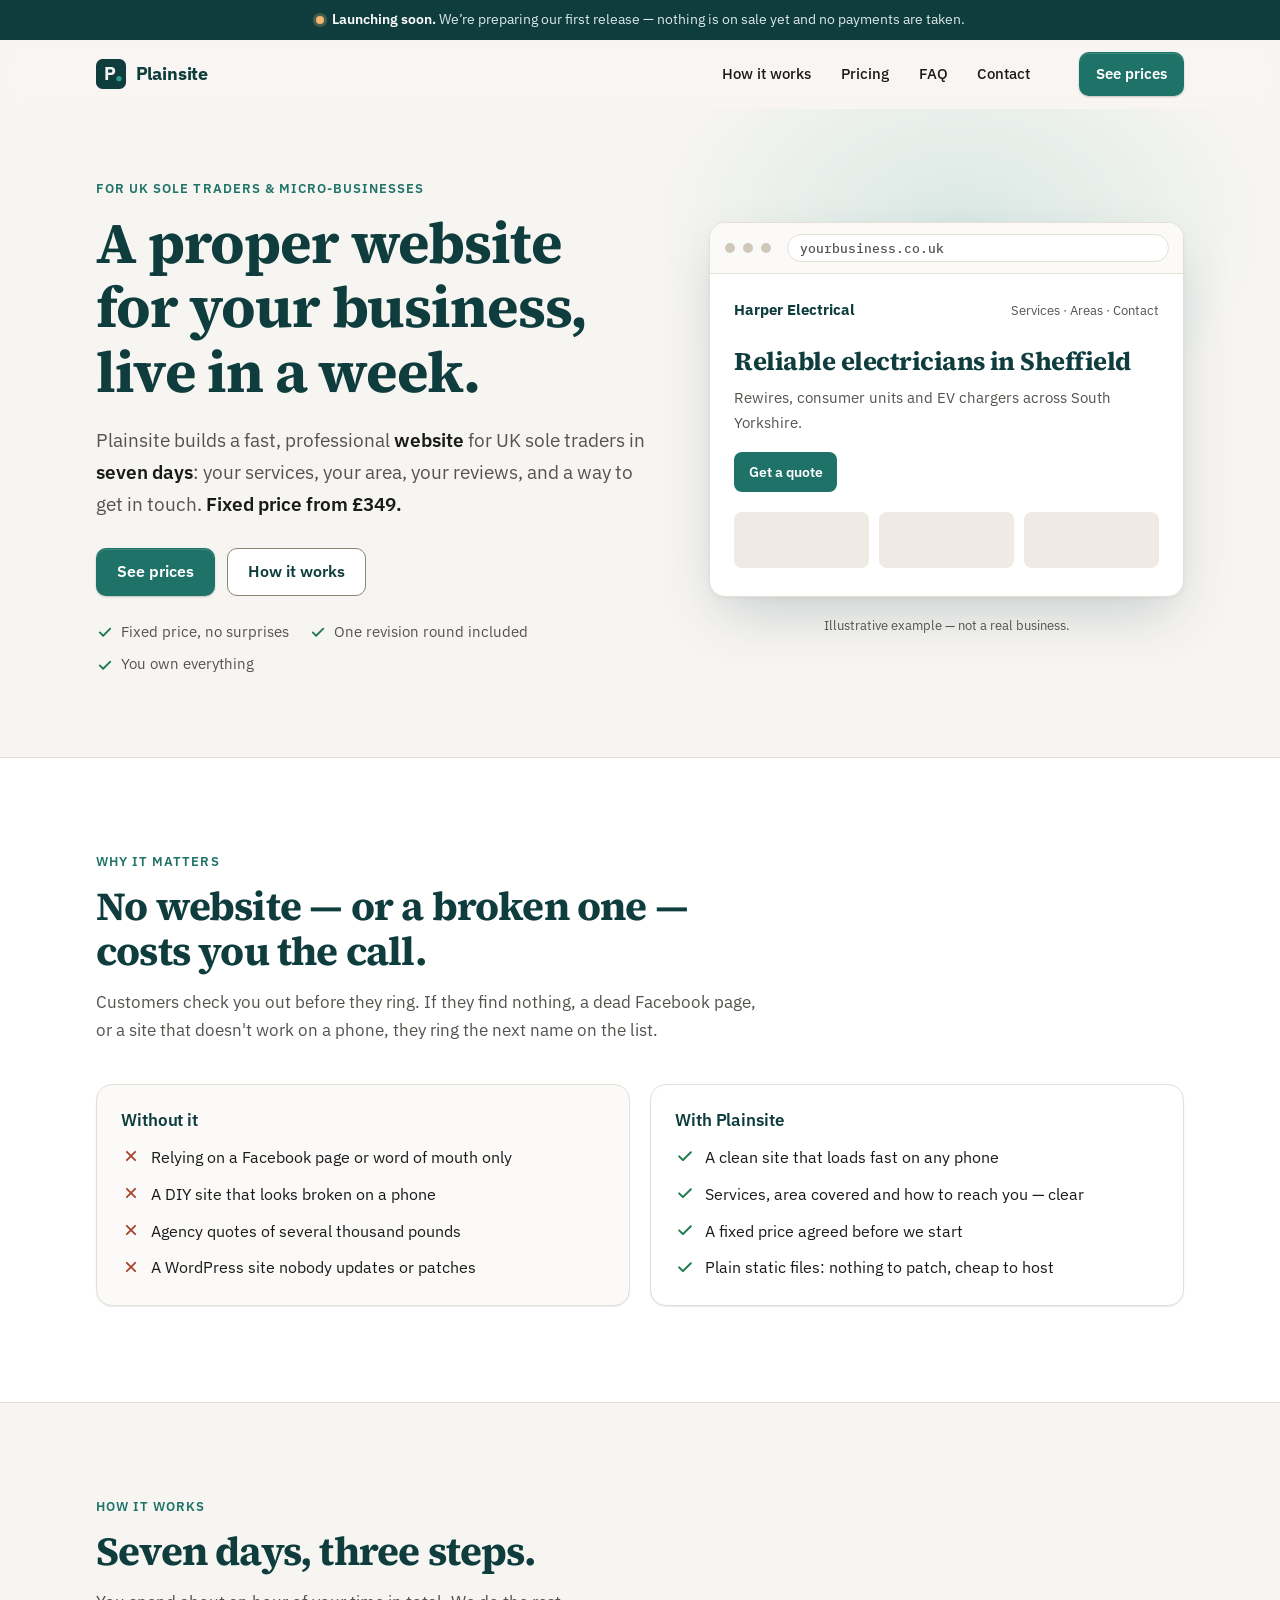
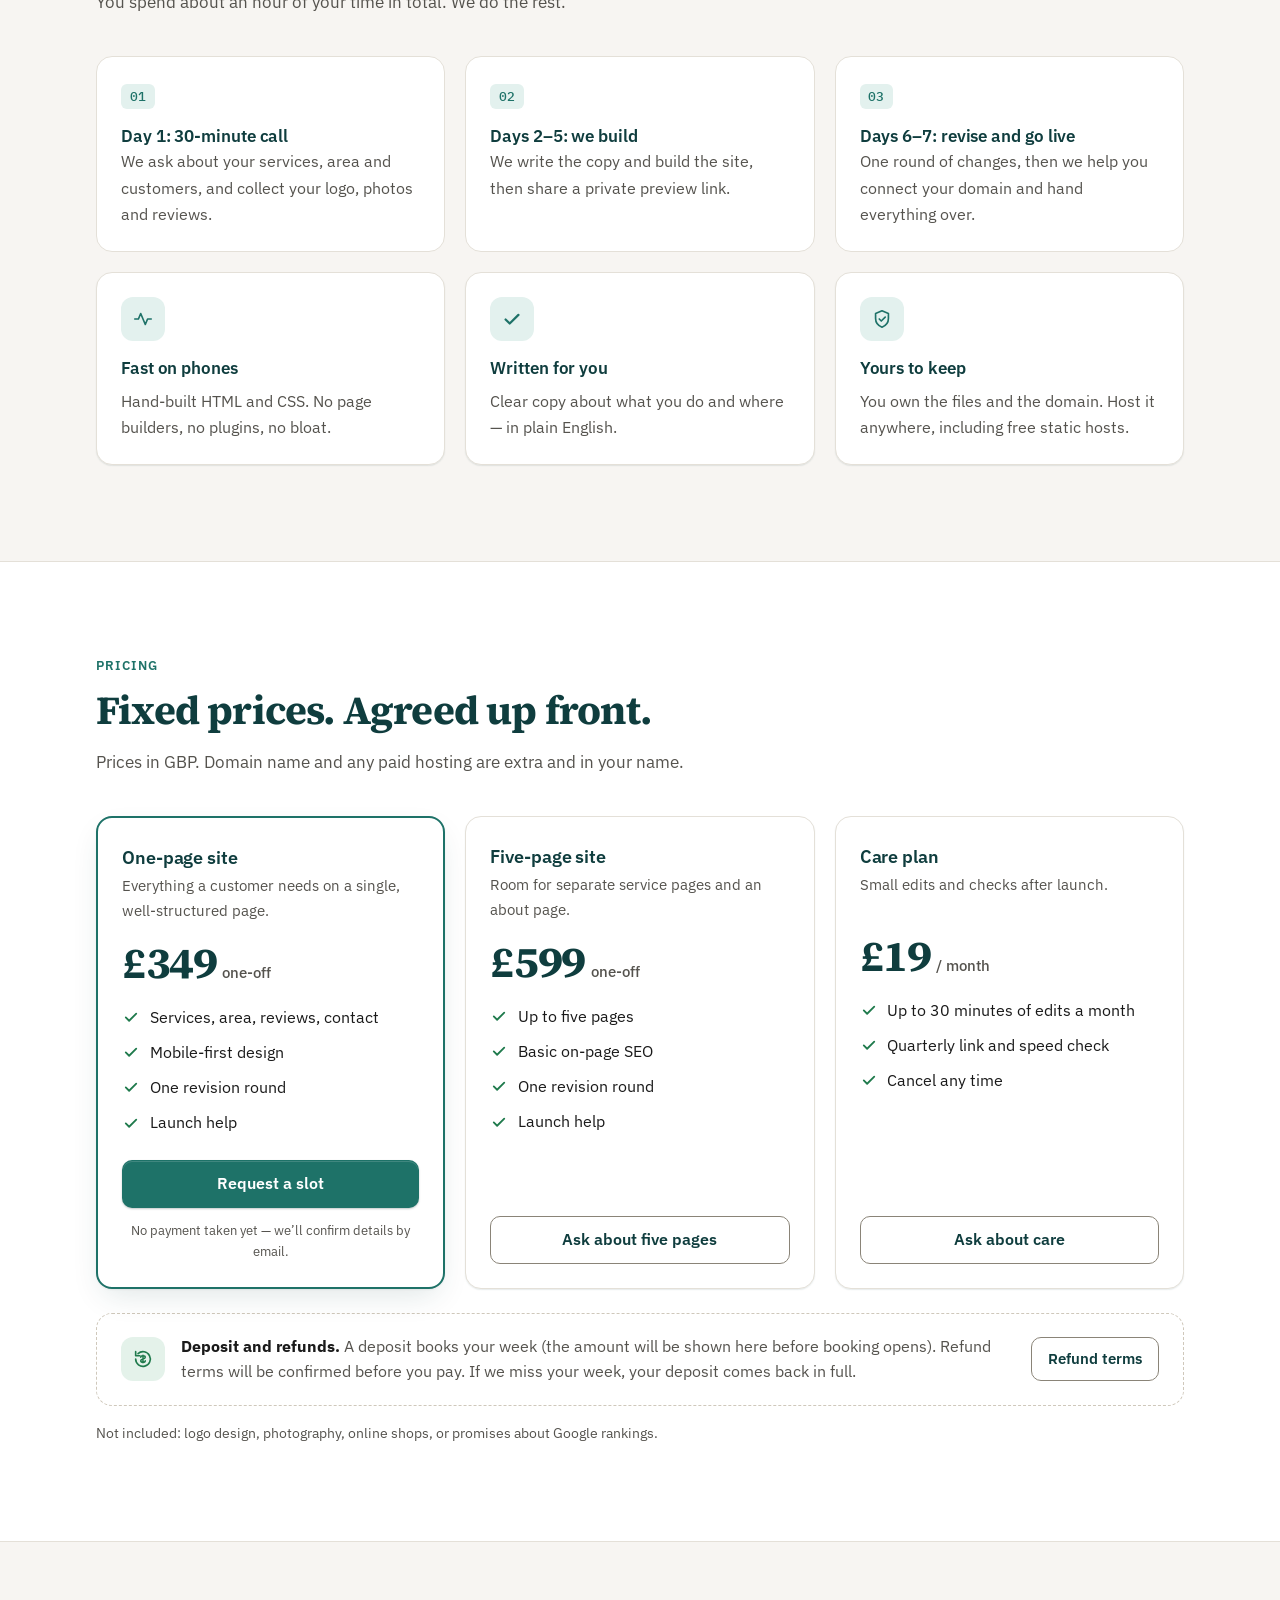
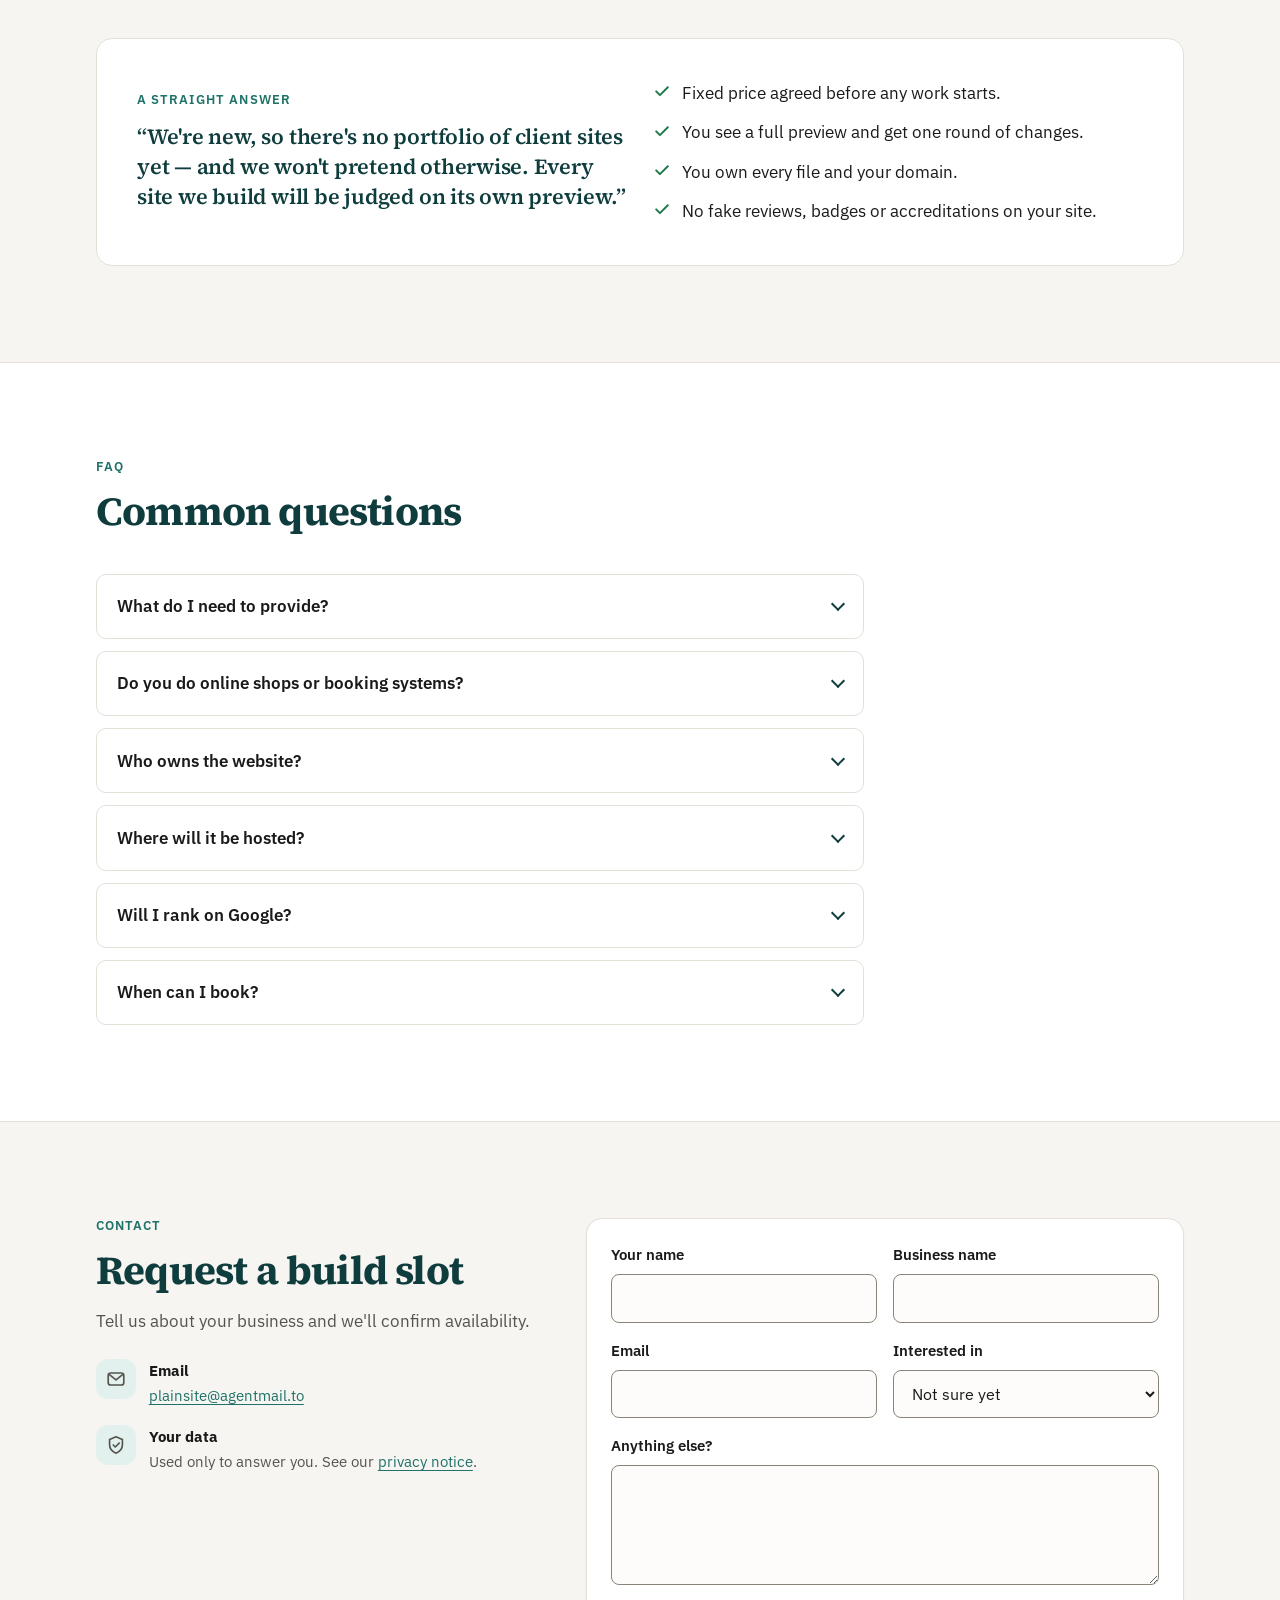
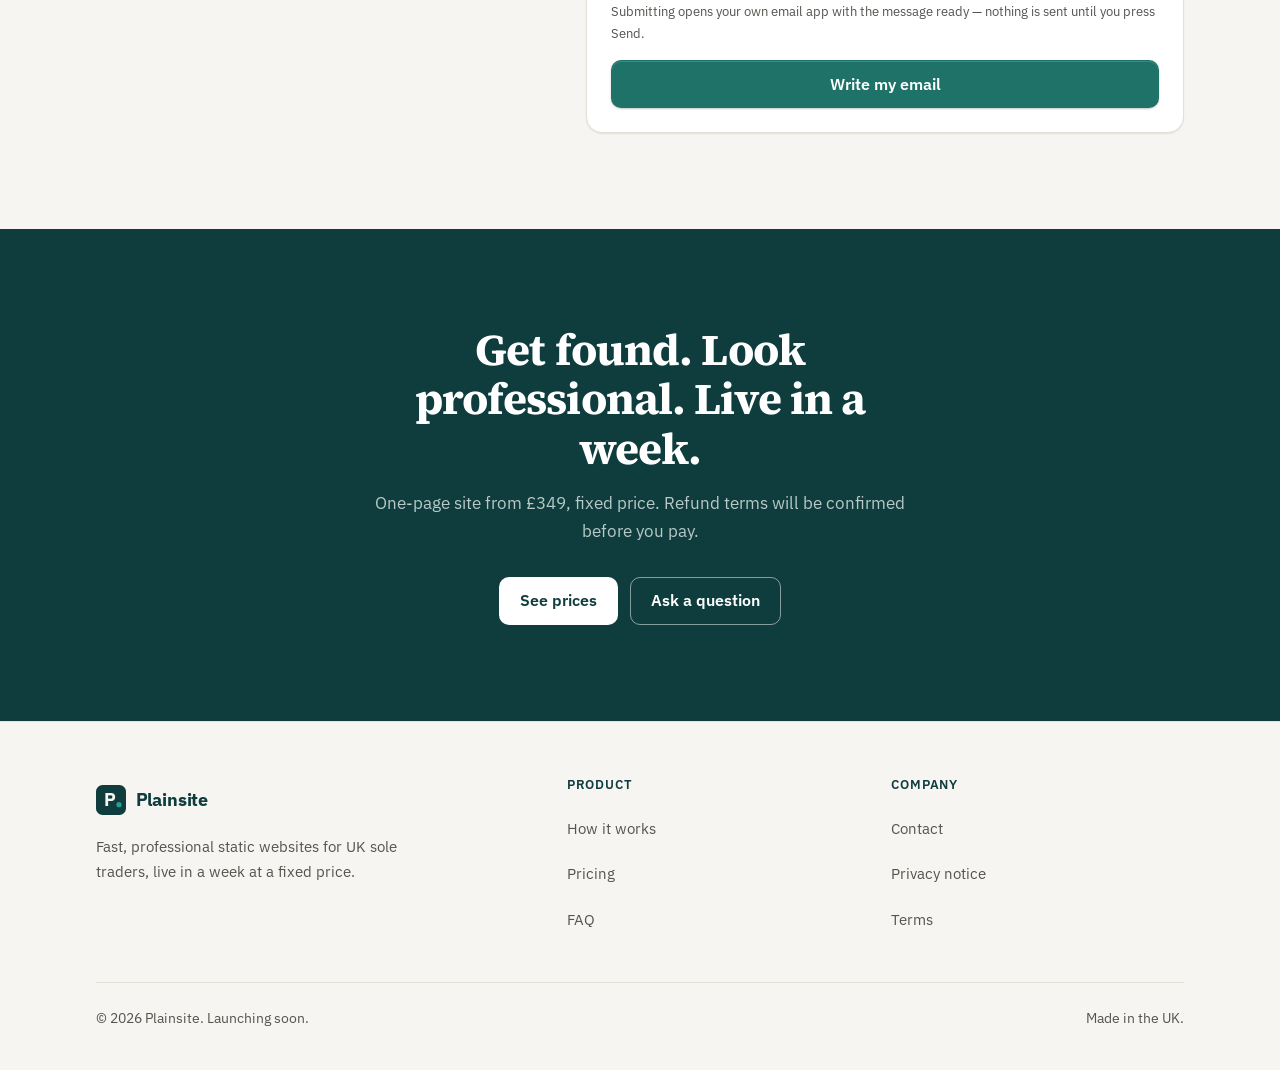
==== index.html @ aeb801c8 "Publish site 2026-10-13 12:16 BST" ====
<!doctype html>
<html lang="en-GB">
<head>
  <meta charset="utf-8">
  <meta name="viewport" content="width=device-width, initial-scale=1">
  <title>Plainsite — websites for UK sole traders, live in a week</title>
  <meta name="description" content="A fast, professional website for UK sole traders in seven days. Fixed price from £349, one revision round, no WordPress to maintain.">
  <meta name="theme-color" content="#0F3D3E">
  <meta property="og:type" content="website">
  <meta property="og:title" content="Plainsite — websites for UK sole traders, live in a week">
  <meta property="og:description" content="A fast, professional website for UK sole traders in seven days. Fixed price from £349, one revision round, no WordPress to maintain.">
  <meta property="og:image" content="https://evanturner557-del.github.io/plainsite/assets/og.png">
  <meta name="twitter:card" content="summary_large_image">
  <link rel="icon" href="assets/favicon.svg" type="image/svg+xml">
  <link rel="preload" href="_shared/fonts/source-serif-4-latin-700-normal.woff2" as="font" type="font/woff2" crossorigin>
  <link rel="preload" href="_shared/fonts/ibm-plex-sans-latin-400-normal.woff2" as="font" type="font/woff2" crossorigin>
  <link rel="stylesheet" href="_shared/kit.css">
  <script src="assets/config.js"></script>
  <script src="assets/analytics.js" defer></script>
  <script src="_shared/kit.js" defer></script>
</head>
<body>
<svg width="0" height="0" style="position:absolute" aria-hidden="true" focusable="false">
  <symbol id="i-check" viewBox="0 0 24 24"><path d="m5 12.5 4.5 4.5L19 7.5" fill="none" stroke="currentColor" stroke-width="2.4" stroke-linecap="round" stroke-linejoin="round"/></symbol>
  <symbol id="i-x" viewBox="0 0 24 24"><path d="M7 7l10 10M17 7 7 17" fill="none" stroke="currentColor" stroke-width="2.2" stroke-linecap="round"/></symbol>
  <symbol id="i-star" viewBox="0 0 24 24"><path d="m12 2.8 2.8 5.9 6.4.8-4.7 4.4 1.2 6.4L12 17.2l-5.7 3.1 1.2-6.4-4.7-4.4 6.4-.8z" fill="currentColor"/></symbol>
  <symbol id="i-chat" viewBox="0 0 24 24"><path d="M4 6.5A2.5 2.5 0 0 1 6.5 4h11A2.5 2.5 0 0 1 20 6.5v7a2.5 2.5 0 0 1-2.5 2.5H11l-4.5 4v-4A2.5 2.5 0 0 1 4 13.5z" fill="none" stroke="currentColor" stroke-width="1.8" stroke-linejoin="round"/></symbol>
  <symbol id="i-shield" viewBox="0 0 24 24"><path d="M12 3 5 6v5.5c0 4.3 3 7.9 7 9.5 4-1.6 7-5.2 7-9.5V6z" fill="none" stroke="currentColor" stroke-width="1.8" stroke-linejoin="round"/><path d="m9 12 2.2 2.2L15.5 10" fill="none" stroke="currentColor" stroke-width="1.8" stroke-linecap="round" stroke-linejoin="round"/></symbol>
  <symbol id="i-pin" viewBox="0 0 24 24"><path d="M12 21s-6.5-5.6-6.5-11a6.5 6.5 0 0 1 13 0c0 5.4-6.5 11-6.5 11z" fill="none" stroke="currentColor" stroke-width="1.8"/><circle cx="12" cy="10" r="2.3" fill="none" stroke="currentColor" stroke-width="1.8"/></symbol>
  <symbol id="i-pulse" viewBox="0 0 24 24"><path d="M3 12h4l2.5-6 5 12 2.5-6h4" fill="none" stroke="currentColor" stroke-width="1.8" stroke-linecap="round" stroke-linejoin="round"/></symbol>
  <symbol id="i-user" viewBox="0 0 24 24"><circle cx="12" cy="8.5" r="3.5" fill="none" stroke="currentColor" stroke-width="1.8"/><path d="M5 20c.8-3.6 3.6-5.5 7-5.5s6.2 1.9 7 5.5" fill="none" stroke="currentColor" stroke-width="1.8" stroke-linecap="round"/></symbol>
  <symbol id="i-cross" viewBox="0 0 24 24"><rect x="4" y="4" width="16" height="16" rx="4" fill="none" stroke="currentColor" stroke-width="1.8"/><path d="M12 8.5v7M8.5 12h7" stroke="currentColor" stroke-width="1.8" stroke-linecap="round"/></symbol>
  <symbol id="i-mail" viewBox="0 0 24 24"><rect x="3.5" y="5.5" width="17" height="13" rx="2.5" fill="none" stroke="currentColor" stroke-width="1.8"/><path d="m4.5 7 7.5 6 7.5-6" fill="none" stroke="currentColor" stroke-width="1.8" stroke-linejoin="round"/></symbol>
  <symbol id="i-clock" viewBox="0 0 24 24"><circle cx="12" cy="12" r="8.5" fill="none" stroke="currentColor" stroke-width="1.8"/><path d="M12 7.5V12l3 2" fill="none" stroke="currentColor" stroke-width="1.8" stroke-linecap="round"/></symbol>
  <symbol id="i-info" viewBox="0 0 24 24"><circle cx="12" cy="12" r="9" fill="none" stroke="currentColor" stroke-width="2"/><path d="M12 11v5.5M12 7.6v.1" stroke="currentColor" stroke-width="2.2" stroke-linecap="round"/></symbol>
  <symbol id="i-refund" viewBox="0 0 24 24"><path d="M4 12a8 8 0 1 0 2.6-5.9M4 4v4.5h4.5" fill="none" stroke="currentColor" stroke-width="1.8" stroke-linecap="round" stroke-linejoin="round"/><path d="M12 8v8M9.5 10.2c0-1 1.1-1.7 2.5-1.7s2.5.7 2.5 1.7c0 2.3-5 1.3-5 3.6 0 1 1.1 1.7 2.5 1.7s2.5-.7 2.5-1.7" fill="none" stroke="currentColor" stroke-width="1.6" stroke-linecap="round"/></symbol>
  <symbol id="i-menu" viewBox="0 0 24 24"><path d="M4 7h16M4 12h16M4 17h16" stroke="currentColor" stroke-width="2" stroke-linecap="round"/></symbol>
</svg>
<a class="skip-link" href="#main">Skip to content</a>
<div class="paused-banner" role="status">Plainsite is paused for now. Nothing is on sale and no payments are taken.</div>
<div class="announce" role="region" aria-label="Site notice"><div class="container"><span class="dot" aria-hidden="true"></span><span><strong>Launching soon.</strong> We’re preparing our first release — nothing is on sale yet and no payments are taken.</span></div></div>
<header class="site-header">
  <div class="container">
    <a class="brand" href="./"><svg viewBox="0 0 64 64" aria-hidden="true"><rect width="64" height="64" rx="14" fill="#0F3D3E"/><text x="30" y="45" text-anchor="middle" font-family="Source Serif 4, Georgia, serif" font-weight="700" font-size="38" fill="#F7F5F2">P</text><circle cx="49" cy="42" r="5.5" fill="#2A9D8F"/></svg>Plainsite</a>
    <nav class="nav" aria-label="Primary"><a href="#how">How it works</a><a href="#pricing">Pricing</a><a href="#faq">FAQ</a><a href="#contact">Contact</a></nav>
    <a class="btn btn--primary btn--sm header-cta" href="#pricing" data-cta="header">See prices</a>
    <button class="nav-toggle" type="button" aria-controls="mobile-nav" aria-expanded="false" aria-label="Open menu"><svg aria-hidden="true"><use href="#i-menu"/></svg></button>
  </div>
  <nav class="mobile-nav" id="mobile-nav" aria-label="Mobile"><a href="#how">How it works</a><a href="#pricing">Pricing</a><a href="#faq">FAQ</a><a href="#contact">Contact</a><a class="btn btn--primary" href="#pricing" data-cta="mobile-nav">See prices</a></nav>
</header>
<main id="main">
  <section class="hero">
    <div class="container hero__grid">
      <div>
        <span class="eyebrow">For UK sole traders &amp; micro-businesses</span>
        <h1>A proper website for your business, live in a week.</h1>
        <p class="lede">Plainsite builds a fast, professional <strong>website</strong> for UK sole traders in <strong>seven days</strong>: your services, your area, your reviews, and a way to get in touch. <strong>Fixed price from £349.</strong></p>
        <div class="btn-row">
          <a class="btn btn--primary" href="#pricing" data-cta="hero">See prices</a>
          <a class="btn btn--ghost" href="#how" data-cta="hero-secondary">How it works</a>
        </div>
        <ul class="assurances"><li><svg aria-hidden="true"><use href="#i-check"/></svg>Fixed price, no surprises</li><li><svg aria-hidden="true"><use href="#i-check"/></svg>One revision round included</li><li><svg aria-hidden="true"><use href="#i-check"/></svg>You own everything</li></ul>
      </div>
      <figure class="mock" style="margin:0" aria-label="Illustrative example of a finished website">
        <div class="browser"><div class="browser__bar"><i></i><i></i><i></i><span class="browser__url">yourbusiness.co.uk</span></div>
          <div class="browser__body"><div class="browser__nav"><b>Harper Electrical</b><span>Services · Areas · Contact</span></div>
            <p class="browser__h">Reliable electricians in Sheffield</p><p class="browser__p">Rewires, consumer units and EV chargers across South Yorkshire.</p><span class="browser__cta">Get a quote</span>
            <div class="browser__tiles"><span></span><span></span><span></span></div></div></div><figcaption class="mock__caption">Illustrative example — not a real business.</figcaption></figure>
    </div>
  </section>
  <section class="section section--tint" id="why">
    <div class="container">
      <div class="section-head"><span class="eyebrow">Why it matters</span><h2>No website — or a broken one — costs you the call.</h2><p>Customers check you out before they ring. If they find nothing, a dead Facebook page, or a site that doesn&#x27;t work on a phone, they ring the next name on the list.</p></div>
      <div class="contrast">
        <div class="card card--before"><h3>Without it</h3><ul><li><svg class="x" aria-hidden="true"><use href="#i-x"/></svg>Relying on a Facebook page or word of mouth only</li><li><svg class="x" aria-hidden="true"><use href="#i-x"/></svg>A DIY site that looks broken on a phone</li><li><svg class="x" aria-hidden="true"><use href="#i-x"/></svg>Agency quotes of several thousand pounds</li><li><svg class="x" aria-hidden="true"><use href="#i-x"/></svg>A WordPress site nobody updates or patches</li></ul></div>
        <div class="card"><h3>With Plainsite</h3><ul><li><svg class="ok" aria-hidden="true"><use href="#i-check"/></svg>A clean site that loads fast on any phone</li><li><svg class="ok" aria-hidden="true"><use href="#i-check"/></svg>Services, area covered and how to reach you — clear</li><li><svg class="ok" aria-hidden="true"><use href="#i-check"/></svg>A fixed price agreed before we start</li><li><svg class="ok" aria-hidden="true"><use href="#i-check"/></svg>Plain static files: nothing to patch, cheap to host</li></ul></div>
      </div>
    </div>
  </section>
  <section class="section" id="how">
    <div class="container">
      <div class="section-head"><span class="eyebrow">How it works</span><h2>Seven days, three steps.</h2><p>You spend about an hour of your time in total. We do the rest.</p></div>
      <div class="steps"><div class="step"><span class="step__n">01</span><h3>Day 1: 30-minute call</h3><p>We ask about your services, area and customers, and collect your logo, photos and reviews.</p></div><div class="step"><span class="step__n">02</span><h3>Days 2–5: we build</h3><p>We write the copy and build the site, then share a private preview link.</p></div><div class="step"><span class="step__n">03</span><h3>Days 6–7: revise and go live</h3><p>One round of changes, then we help you connect your domain and hand everything over.</p></div></div>
      <div class="grid grid--3" style="margin-top:1.25rem"><div class="card"><div class="icon"><svg aria-hidden="true"><use href="#i-pulse"/></svg></div><h3>Fast on phones</h3><p>Hand-built HTML and CSS. No page builders, no plugins, no bloat.</p></div><div class="card"><div class="icon"><svg aria-hidden="true"><use href="#i-check"/></svg></div><h3>Written for you</h3><p>Clear copy about what you do and where — in plain English.</p></div><div class="card"><div class="icon"><svg aria-hidden="true"><use href="#i-shield"/></svg></div><h3>Yours to keep</h3><p>You own the files and the domain. Host it anywhere, including free static hosts.</p></div></div>
    </div>
  </section>
  <section class="section section--tint" id="pricing">
    <div class="container">
      <div class="section-head"><span class="eyebrow">Pricing</span><h2>Fixed prices. Agreed up front.</h2><p>Prices in GBP. Domain name and any paid hosting are extra and in your name.</p></div>
      <div class="pricing"><article class="tier tier--featured"><h3>One-page site</h3><p class="tier__for">Everything a customer needs on a single, well-structured page.</p>
          <p class="price"><b>£349</b><span>one-off</span></p><ul class="checks"><li><svg aria-hidden="true"><use href="#i-check"/></svg>Services, area, reviews, contact</li><li><svg aria-hidden="true"><use href="#i-check"/></svg>Mobile-first design</li><li><svg aria-hidden="true"><use href="#i-check"/></svg>One revision round</li><li><svg aria-hidden="true"><use href="#i-check"/></svg>Launch help</li></ul><div class="cta-wrap"><a class="btn btn--primary btn--block" href="#contact" data-cta="enquire" data-plan="one-page">Request a slot</a><p class="sub">No payment taken yet — we’ll confirm details by email.</p></div></article><article class="tier"><h3>Five-page site</h3><p class="tier__for">Room for separate service pages and an about page.</p>
          <p class="price"><b>£599</b><span>one-off</span></p><ul class="checks"><li><svg aria-hidden="true"><use href="#i-check"/></svg>Up to five pages</li><li><svg aria-hidden="true"><use href="#i-check"/></svg>Basic on-page SEO</li><li><svg aria-hidden="true"><use href="#i-check"/></svg>One revision round</li><li><svg aria-hidden="true"><use href="#i-check"/></svg>Launch help</li></ul><div class="cta-wrap"><a class="btn btn--ghost btn--block" href="#contact" data-cta="enquire" data-plan="five-page">Ask about five pages</a></div></article><article class="tier"><h3>Care plan</h3><p class="tier__for">Small edits and checks after launch.</p>
          <p class="price"><b>£19</b><span>/ month</span></p><ul class="checks"><li><svg aria-hidden="true"><use href="#i-check"/></svg>Up to 30 minutes of edits a month</li><li><svg aria-hidden="true"><use href="#i-check"/></svg>Quarterly link and speed check</li><li><svg aria-hidden="true"><use href="#i-check"/></svg>Cancel any time</li></ul><div class="cta-wrap"><a class="btn btn--ghost btn--block" href="#contact" data-cta="enquire" data-plan="care">Ask about care</a></div></article></div>
      <div class="guarantee"><div class="icon"><svg aria-hidden="true"><use href="#i-refund"/></svg></div><p><strong>Deposit and refunds.</strong> A deposit books your week (the amount will be shown here before booking opens). Refund terms will be confirmed before you pay. If we miss your week, your deposit comes back in full.</p><a class="btn btn--ghost btn--sm" href="terms.html#refunds">Refund terms</a></div>
      <p class="fineprint">Not included: logo design, photography, online shops, or promises about Google rankings.</p>
    </div>
  </section>
  <section class="section" id="honest">
    <div class="container"><div class="note-card"><div><span class="eyebrow">A straight answer</span><blockquote>“We&#x27;re new, so there&#x27;s no portfolio of client sites yet — and we won&#x27;t pretend otherwise. Every site we build will be judged on its own preview.”</blockquote></div><ul class="promise-list"><li><svg aria-hidden="true"><use href="#i-check"/></svg><span>Fixed price agreed before any work starts.</span></li><li><svg aria-hidden="true"><use href="#i-check"/></svg><span>You see a full preview and get one round of changes.</span></li><li><svg aria-hidden="true"><use href="#i-check"/></svg><span>You own every file and your domain.</span></li><li><svg aria-hidden="true"><use href="#i-check"/></svg><span>No fake reviews, badges or accreditations on your site.</span></li></ul></div></div>
  </section>
  <section class="section section--tint" id="faq">
    <div class="container"><div class="section-head"><span class="eyebrow">FAQ</span><h2>Common questions</h2></div><div class="faq"><details><summary>What do I need to provide?</summary><p>Your logo if you have one, a few photos of your work, and any reviews you&#x27;re happy to show. We&#x27;ll write the words with you.</p></details><details><summary>Do you do online shops or booking systems?</summary><p>Not in these packages. We can link to a booking tool you already use.</p></details><details><summary>Who owns the website?</summary><p>You do — the files, the domain and the content. There&#x27;s no lock-in.</p></details><details><summary>Where will it be hosted?</summary><p>Anywhere you like. Static sites can run on free or very cheap hosting, and we&#x27;ll help you set it up in your name.</p></details><details><summary>Will I rank on Google?</summary><p>We build it properly — fast, mobile-friendly, clear titles — but nobody can honestly promise rankings.</p></details><details><summary>When can I book?</summary><p>We’re opening the first build slots soon. Booking details will appear on this page at launch. No payment is taken today.</p></details></div></div>
  </section>
<section class="section" id="contact">
    <div class="container contact-grid">
      <div>
        <span class="eyebrow">Contact</span>
        <h2 style="font-size:clamp(1.75rem,3.6vw,2.5rem)">Request a build slot</h2>
        <p style="color:var(--muted);margin-top:.9rem">Tell us about your business and we&#x27;ll confirm availability.</p>
        <ul class="contact-points"><li><span class="icon" aria-hidden="true"><svg><use href="#i-mail"/></svg></span><span><b>Email</b><a href="mailto:plainsite@agentmail.to">plainsite@agentmail.to</a></span></li>
          <li><span class="icon" aria-hidden="true"><svg><use href="#i-shield"/></svg></span><span><b>Your data</b>Used only to answer you. See our <a href="privacy.html">privacy notice</a>.</span></li></ul>
      </div>
      <form class="form" data-contact data-email="plainsite@agentmail.to" data-subject="Plainsite enquiry" novalidate>
        <div class="row-2">
          <div class="field"><label for="f-name">Your name</label><input id="f-name" name="name" autocomplete="name" required></div>
          <div class="field"><label for="f-business">Business name</label><input id="f-business" name="business" autocomplete="organization" required></div>
        </div>
        <div class="row-2">
          <div class="field"><label for="f-email">Email</label><input id="f-email" name="email" type="email" autocomplete="email" required></div>
          <div class="field"><label for="f-plan">Interested in</label><select id="f-plan" name="plan"><option value="">Not sure yet</option><option value="one-page">One-page site (£349)</option><option value="five-page">Five-page site (£599)</option><option value="care">Care plan (£19)</option></select></div>
        </div>
        <div class="field"><label for="f-message">Anything else?</label><textarea id="f-message" name="message"></textarea></div>
        <p class="hint">Submitting opens your own email app with the message ready — nothing is sent until you press Send.</p>
        <button class="btn btn--primary" type="submit">Write my email</button>
        <p class="form-status" role="status" aria-live="polite"></p>
      </form>
    </div>
  </section>
  <section class="section section--ink">
    <div class="container final-cta"><h2>Get found. Look professional. Live in a week.</h2><p>One-page site from £349, fixed price. Refund terms will be confirmed before you pay.</p>
      <div class="btn-row"><a class="btn btn--light" href="#pricing" data-cta="final">See prices</a><a class="btn btn--outline-light" href="#contact" data-cta="final-contact">Ask a question</a></div></div>
  </section>
</main>
<footer class="site-footer">
  <div class="container">
    <div class="footer-grid">
      <div><a class="brand" href="./"><svg viewBox="0 0 64 64" aria-hidden="true"><rect width="64" height="64" rx="14" fill="#0F3D3E"/><text x="30" y="45" text-anchor="middle" font-family="Source Serif 4, Georgia, serif" font-weight="700" font-size="38" fill="#F7F5F2">P</text><circle cx="49" cy="42" r="5.5" fill="#2A9D8F"/></svg>Plainsite</a><p style="margin-top:.75rem;max-width:22rem">Fast, professional static websites for UK sole traders, live in a week at a fixed price.</p></div>
      <div><h2>Product</h2><ul><li><a href="#how">How it works</a></li><li><a href="#pricing">Pricing</a></li><li><a href="#faq">FAQ</a></li></ul></div>
      <div><h2>Company</h2><ul><li><a href="#contact">Contact</a></li><li><a href="privacy.html">Privacy notice</a></li><li><a href="terms.html">Terms</a></li></ul></div>
    </div>
    <div class="footer-base"><span>© <span data-year>2026</span> Plainsite. Launching soon.</span><span>Made in the UK.</span></div>
  </div>
</footer>
</body>
</html>
---- _shared/kit.css ----
@font-face { font-family: "IBM Plex Sans"; font-style: normal; font-weight: 400; font-display: swap; src: url("fonts/ibm-plex-sans-latin-400-normal.woff2") format("woff2"); }
@font-face { font-family: "IBM Plex Sans"; font-style: normal; font-weight: 500; font-display: swap; src: url("fonts/ibm-plex-sans-latin-500-normal.woff2") format("woff2"); }
@font-face { font-family: "IBM Plex Sans"; font-style: normal; font-weight: 600; font-display: swap; src: url("fonts/ibm-plex-sans-latin-600-normal.woff2") format("woff2"); }
@font-face { font-family: "IBM Plex Sans"; font-style: normal; font-weight: 700; font-display: swap; src: url("fonts/ibm-plex-sans-latin-700-normal.woff2") format("woff2"); }
@font-face { font-family: "Source Serif 4"; font-style: normal; font-weight: 600; font-display: swap; src: url("fonts/source-serif-4-latin-600-normal.woff2") format("woff2"); }
@font-face { font-family: "Source Serif 4"; font-style: normal; font-weight: 700; font-display: swap; src: url("fonts/source-serif-4-latin-700-normal.woff2") format("woff2"); }
@font-face { font-family: "IBM Plex Mono"; font-style: normal; font-weight: 500; font-display: swap; src: url("fonts/ibm-plex-mono-latin-500-normal.woff2") format("woff2"); }

:root {
  --ink: #0F3D3E;
  --ink-deep: #0A2C2D;
  --accent: #2A9D8F;
  --accent-strong: #1E7268;
  --accent-soft: #E3F1EE;
  --bg: #F7F5F2;
  --surface: #FFFFFF;
  --tint: #EFEBE4;
  --text: #1A1A1A;
  --muted: #55534E;
  --line: #E4E0D8;
  --line-strong: #CFC8BB;
  --line-input: #8A8478; --warn: #9A4A07;
  --warn-soft: #FBF1E4;
  --ok: #1F7A4C;
  --ok-soft: #E4F2EA;
  --serif: "Source Serif 4", ui-serif, Georgia, serif;
  --sans: "IBM Plex Sans", ui-sans-serif, system-ui, -apple-system, "Segoe UI", sans-serif;
  --mono: "IBM Plex Mono", ui-monospace, monospace;
  --r: 10px;
  --r-lg: 16px;
  --container: 72rem;
  --shadow-1: 0 1px 2px rgba(15,61,62,.06), 0 1px 1px rgba(15,61,62,.04);
  --shadow-2: 0 1px 2px rgba(26,26,26,.05), 0 12px 32px -8px rgba(15,61,62,.14);
  --shadow-3: 0 2px 4px rgba(26,26,26,.04), 0 24px 60px -12px rgba(15,61,62,.22);
  --ease: cubic-bezier(.22,1,.36,1);
}

*, *::before, *::after { box-sizing: border-box; }
html { -webkit-text-size-adjust: 100%; scroll-behavior: smooth; scroll-padding-top: 5rem; }
@media (prefers-reduced-motion: reduce) { html { scroll-behavior: auto; } *, *::before, *::after { transition: none !important; animation: none !important; } }
body { margin: 0; background: var(--bg); color: var(--text); font: 400 1.0625rem/1.65 var(--sans); -webkit-font-smoothing: antialiased; text-rendering: optimizeLegibility; }
img, svg { display: block; max-width: 100%; }
a { color: var(--accent-strong); text-underline-offset: .18em; text-decoration-thickness: 1px; }
a:hover { color: var(--ink); }
:focus-visible { outline: 3px solid var(--accent); outline-offset: 2px; border-radius: 4px; }
h1, h2, h3 { font-family: var(--serif); color: var(--ink); letter-spacing: -.02em; line-height: 1.12; margin: 0; font-weight: 700; }
h3 { font-family: var(--sans); font-size: 1.0625rem; letter-spacing: -.005em; line-height: 1.35; font-weight: 600; }
p { margin: 0; }
.container { width: 100%; max-width: var(--container); margin: 0 auto; padding: 0 1.25rem; }
@media (min-width: 48rem) { .container { padding: 0 2rem; } }
.sr-only { position: absolute; width: 1px; height: 1px; overflow: hidden; clip: rect(0 0 0 0); white-space: nowrap; }
.skip-link { position: absolute; left: 1rem; top: -4rem; z-index: 100; background: var(--ink); color: #fff; padding: .75rem 1rem; border-radius: var(--r); font-weight: 600; }
.skip-link:focus { top: 1rem; color: #fff; }

.announce { background: var(--ink); color: #DCE8E6; font-size: .875rem; }
.announce .container { display: flex; gap: .5rem; align-items: center; justify-content: center; min-height: 2.5rem; text-align: center; padding-top: .35rem; padding-bottom: .35rem; }
.announce strong { color: #fff; font-weight: 600; }
.announce a { color: #fff; }
.dot { width: .5rem; height: .5rem; border-radius: 50%; background: #F2B872; flex: none; box-shadow: 0 0 0 3px rgba(242,184,114,.25); }

.site-header { position: sticky; top: 0; z-index: 50; background: rgba(247,245,242,.88); backdrop-filter: saturate(1.4) blur(10px); -webkit-backdrop-filter: saturate(1.4) blur(10px); border-bottom: 1px solid transparent; transition: border-color .2s; }
.site-header.is-scrolled { border-bottom-color: var(--line); }
.site-header .container { display: flex; align-items: center; gap: 1.5rem; min-height: 4.25rem; }
.brand { display: inline-flex; align-items: center; gap: .6rem; color: var(--ink); text-decoration: none; font-weight: 700; font-size: 1.125rem; letter-spacing: -.01em; min-height: 44px; }
.brand svg { width: 30px; height: 30px; flex: none; }
.nav { display: none; margin-left: auto; gap: .25rem; align-items: center; }
.nav a { color: var(--text); text-decoration: none; font-size: .9375rem; font-weight: 500; padding: .6rem .8rem; border-radius: 8px; min-height: 44px; display: inline-flex; align-items: center; }
.nav a:hover { background: var(--tint); color: var(--ink); }
.site-header .header-cta { display: none; }
.nav-toggle { margin-left: auto; display: inline-flex; align-items: center; justify-content: center; width: 44px; height: 44px; border: 1px solid var(--line-input); background: var(--surface); border-radius: var(--r); cursor: pointer; color: var(--ink); }
.nav-toggle svg { width: 20px; height: 20px; }
.mobile-nav { display: none; border-top: 1px solid var(--line); background: var(--bg); }
.mobile-nav.is-open { display: block; }
.mobile-nav a { display: flex; align-items: center; min-height: 52px; padding: 0 1.25rem; color: var(--text); text-decoration: none; font-weight: 500; border-bottom: 1px solid var(--line); }
.mobile-nav .btn { margin: 1rem 1.25rem 1.25rem; display: flex; }
@media (min-width: 60rem) {
  .nav { display: flex; }
  .site-header .header-cta { display: inline-flex; margin-left: .75rem; }
  .nav-toggle, .mobile-nav, .mobile-nav.is-open { display: none; }
}

.btn { display: inline-flex; align-items: center; justify-content: center; gap: .5rem; min-height: 48px; padding: .75rem 1.25rem; border-radius: var(--r); font: 600 1rem/1.2 var(--sans); text-decoration: none; border: 1px solid transparent; cursor: pointer; transition: background-color .15s var(--ease), box-shadow .15s var(--ease), transform .15s var(--ease), color .15s; white-space: nowrap; }
.btn--primary { background: var(--accent-strong); color: #fff; box-shadow: 0 1px 0 rgba(255,255,255,.15) inset, 0 1px 2px rgba(10,44,45,.25); }
.btn--primary:hover { background: var(--ink); color: #fff; transform: translateY(-1px); box-shadow: 0 6px 16px -4px rgba(15,61,62,.4); }
.btn--ghost { background: var(--surface); color: var(--ink); border-color: var(--line-input); }
.btn--ghost:hover { border-color: var(--ink); color: var(--ink); }
.btn--sm { min-height: 44px; padding: .55rem 1rem; font-size: .9375rem; }
.btn--block { width: 100%; }
.btn svg { width: 18px; height: 18px; }
.btn-row { display: flex; flex-wrap: wrap; gap: .75rem; }
.tag { display: inline-flex; align-items: center; gap: .4rem; font: 600 .75rem/1 var(--sans); letter-spacing: .06em; text-transform: uppercase; color: var(--accent-strong); background: var(--accent-soft); padding: .45rem .7rem; border-radius: 999px; }
.tag--warn { color: var(--warn); background: var(--warn-soft); }
.eyebrow { font: 600 .8125rem/1.2 var(--sans); letter-spacing: .08em; text-transform: uppercase; color: var(--accent-strong); margin-bottom: .9rem; display: block; }

.hero { padding: 3rem 0 3.5rem; position: relative; overflow: hidden; }
.hero::before { content: ""; position: absolute; inset: -30% -10% auto 40%; height: 620px; background: radial-gradient(closest-side, rgba(42,157,143,.14), transparent 70%); pointer-events: none; }
.hero__grid { display: grid; gap: 2.75rem; align-items: center; position: relative; }
.hero h1 { font-size: clamp(2.25rem, 6.2vw, 3.6rem); max-width: 18ch; }
.hero .lede { font-size: clamp(1.0625rem, 1.6vw, 1.2rem); color: var(--muted); margin-top: 1.25rem; max-width: 36rem; }
.hero .lede strong { color: var(--text); font-weight: 600; }
.hero .btn-row { margin-top: 1.75rem; }
@media (max-width: 39.99rem) { .hero .btn-row .btn { flex: 1 1 100%; } }
.nowrap { white-space: nowrap; }
.assurances { display: flex; flex-wrap: wrap; gap: .5rem 1.25rem; margin: 1.5rem 0 0; padding: 0; list-style: none; font-size: .9375rem; color: var(--muted); }
.assurances li { display: inline-flex; align-items: center; gap: .45rem; }
.assurances svg { width: 18px; height: 18px; color: var(--ok); flex: none; }
@media (min-width: 60rem) { .hero { padding: 4.5rem 0 5rem; } .hero__grid { grid-template-columns: 1.08fr .92fr; gap: 3.5rem; } }

.mock { position: relative; }
.mock__frame { background: var(--surface); border: 1px solid var(--line); border-radius: var(--r-lg); box-shadow: var(--shadow-3); padding: 1.1rem; }
.mock__bar { display: flex; align-items: center; justify-content: space-between; gap: .75rem; padding: .1rem .2rem .9rem; border-bottom: 1px solid var(--line); margin-bottom: 1rem; font-size: .8125rem; color: var(--muted); }
.mock__bar b { color: var(--ink); font-weight: 600; }
.review { border: 1px solid var(--line); border-radius: var(--r); padding: .95rem 1rem; background: #FCFBF9; }
.review__head { display: flex; align-items: center; gap: .65rem; margin-bottom: .45rem; }
.avatar { width: 32px; height: 32px; border-radius: 50%; display: grid; place-items: center; font: 600 .8125rem var(--sans); color: #fff; background: #7A6F5E; flex: none; }
.review__who { font-weight: 600; font-size: .9375rem; line-height: 1.2; }
.review__meta { font-size: .8125rem; color: var(--muted); }
.stars { display: inline-flex; gap: 1px; color: #C9821B; vertical-align: -2px; }
.stars svg { width: 14px; height: 14px; }
.stars .off { color: var(--line-input); }
.review p { font-size: .9375rem; line-height: 1.55; }
.draft { margin-top: .85rem; border: 1px solid #BFDDD7; background: var(--accent-soft); border-radius: var(--r); padding: .95rem 1rem; }
.draft__label { display: flex; align-items: center; justify-content: space-between; font: 600 .75rem/1 var(--sans); letter-spacing: .05em; text-transform: uppercase; color: var(--accent-strong); margin-bottom: .55rem; }
.draft p { font-size: .9375rem; line-height: 1.55; color: #17302F; }
.mock__actions { display: flex; gap: .6rem; margin-top: .9rem; align-items: center; }
.mock__actions .btn { min-height: 44px; font-size: .9375rem; }
.mock__note { margin-left: auto; font-size: .8125rem; color: var(--muted); }
.mock__caption { margin-top: 1.1rem; font-size: .8125rem; color: var(--muted); text-align: center; }
.float-chip { position: absolute; display: none; align-items: center; gap: .5rem; background: var(--surface); border: 1px solid var(--line); border-radius: 999px; padding: .5rem .85rem .5rem .55rem; box-shadow: var(--shadow-2); font-size: .8125rem; font-weight: 600; color: var(--ink); }
.float-chip i { width: 24px; height: 24px; border-radius: 50%; display: grid; place-items: center; background: var(--ok-soft); color: var(--ok); font-style: normal; }
@media (min-width: 60rem) { .float-chip { display: inline-flex; } .float-chip--a { left: -1.75rem; bottom: .9rem; } .float-chip--b { right: -1rem; top: -1rem; } }

.section { padding: 4.5rem 0; }
.section--tint { background: var(--surface); border-top: 1px solid var(--line); border-bottom: 1px solid var(--line); }
.section--ink { background: var(--ink); color: #DCE8E6; }
.section--ink h2, .section--ink h3 { color: #fff; }
.section-head { max-width: 42rem; margin-bottom: 2.5rem; }
.section-head h2 { font-size: clamp(1.75rem, 3.6vw, 2.5rem); }
.section-head p { color: var(--muted); margin-top: .9rem; font-size: 1.0625rem; }
.section--ink .section-head p { color: #B8C9C7; }
.center { text-align: center; margin-left: auto; margin-right: auto; }
@media (min-width: 60rem) { .section { padding: 6rem 0; } }

.grid { display: grid; gap: 1.25rem; }
@media (min-width: 40rem) { .grid--2, .grid--3 { grid-template-columns: repeat(2, 1fr); } }
@media (min-width: 60rem) { .grid--3 { grid-template-columns: repeat(3, 1fr); } }
.card { background: var(--surface); border: 1px solid var(--line); border-radius: var(--r-lg); padding: 1.5rem; box-shadow: var(--shadow-1); }
.card h3 { margin-bottom: .45rem; }
.card p { color: var(--muted); font-size: 1rem; }
.icon { width: 44px; height: 44px; border-radius: 12px; display: grid; place-items: center; background: var(--accent-soft); color: var(--accent-strong); margin-bottom: 1rem; }
.icon svg { width: 22px; height: 22px; }

.contrast { display: grid; gap: 1.25rem; }
@media (min-width: 48rem) { .contrast { grid-template-columns: 1fr 1fr; } }
.contrast .card--before { background: #FBFAF8; }
.contrast ul { list-style: none; margin: .75rem 0 0; padding: 0; display: grid; gap: .65rem; }
.contrast li { display: flex; gap: .6rem; align-items: flex-start; color: var(--text); font-size: 1rem; }
.contrast li svg { width: 20px; height: 20px; flex: none; margin-top: .15rem; }
.x { color: #A8452F; } .ok { color: var(--ok); }

.steps { display: grid; gap: 1.25rem; counter-reset: s; }
@media (min-width: 60rem) { .steps { grid-template-columns: repeat(3, 1fr); } }
.step { position: relative; padding: 1.5rem; border-radius: var(--r-lg); background: var(--surface); border: 1px solid var(--line); }
.step__n { font: 500 .8125rem/1 var(--mono); color: var(--accent-strong); background: var(--accent-soft); padding: .4rem .55rem; border-radius: 6px; display: inline-block; margin-bottom: 1rem; }
.step p { color: var(--muted); font-size: 1rem; }

.pricing { display: grid; gap: 1.25rem; align-items: stretch; }
@media (min-width: 60rem) { .pricing { grid-template-columns: repeat(3, 1fr); } }
.tier { position: relative; display: flex; flex-direction: column; background: var(--surface); border: 1px solid var(--line); border-radius: var(--r-lg); padding: 1.75rem 1.5rem 1.5rem; box-shadow: var(--shadow-1); }
.tier--featured { border: 2px solid var(--accent-strong); box-shadow: var(--shadow-2); }
.tier__badge { position: absolute; top: -.8rem; left: 1.5rem; background: var(--accent-strong); color: #fff; font: 600 .75rem/1 var(--sans); letter-spacing: .05em; text-transform: uppercase; padding: .45rem .7rem; border-radius: 999px; }
.tier h3 { font-size: 1.125rem; }
.tier__for { color: var(--muted); font-size: .9375rem; margin-top: .25rem; min-height: 2.9em; }
.price { display: flex; align-items: baseline; gap: .35rem; margin: 1.1rem 0 1.25rem; font-family: var(--serif); color: var(--ink); }
.price b { font-size: 2.75rem; line-height: 1; letter-spacing: -.03em; font-weight: 700; }
.price span { font: 500 .9375rem var(--sans); color: var(--muted); }
.checks { list-style: none; padding: 0; margin: 0 0 1.5rem; display: grid; gap: .6rem; font-size: .9688rem; }
.checks li { display: flex; gap: .6rem; align-items: flex-start; }
.checks svg { width: 18px; height: 18px; color: var(--ok); flex: none; margin-top: .2rem; }
.tier .cta-wrap { margin-top: auto; }
.test-note { display: flex; gap: .45rem; align-items: flex-start; margin-top: .75rem; font-size: .8125rem; color: var(--warn); line-height: 1.45; }
.test-note svg { width: 16px; height: 16px; flex: none; margin-top: .1rem; }
.tier .sub { margin-top: .75rem; font-size: .8125rem; color: var(--muted); text-align: center; }
.guarantee { margin-top: 1.5rem; display: grid; gap: 1rem; align-items: center; background: var(--surface); border: 1px dashed var(--line-strong); border-radius: var(--r-lg); padding: 1.25rem 1.5rem; }
@media (min-width: 48rem) { .guarantee { grid-template-columns: auto 1fr auto; } }
.guarantee .icon { margin: 0; background: var(--ok-soft); color: var(--ok); }
.guarantee p { color: var(--muted); font-size: .9688rem; }
.guarantee strong { color: var(--text); }
.fineprint { font-size: .875rem; color: var(--muted); margin-top: 1rem; }

.compare { width: 100%; border-collapse: separate; border-spacing: 0; background: var(--surface); border: 1px solid var(--line); border-radius: var(--r-lg); overflow: hidden; font-size: .9688rem; }
.compare th, .compare td { padding: .9rem 1rem; text-align: left; border-bottom: 1px solid var(--line); vertical-align: top; }
.compare thead th { background: #FBFAF8; font-weight: 600; color: var(--ink); font-size: .875rem; }
.compare tbody tr:last-child td, .compare tbody tr:last-child th { border-bottom: 0; }
.compare tbody th { font-weight: 600; color: var(--text); }
.compare .us { background: rgba(227,241,238,.45); }
.table-scroll { overflow-x: auto; -webkit-overflow-scrolling: touch; border-radius: var(--r-lg); }
.table-scroll .compare { min-width: 40rem; }

.checker { display: grid; gap: 1.5rem; }
@media (min-width: 60rem) { .checker { grid-template-columns: 1.2fr .8fr; align-items: start; } }
.checker fieldset { border: 0; margin: 0; padding: 0; display: grid; gap: .6rem; }
.checker legend { font-weight: 600; margin-bottom: .75rem; color: var(--ink); }
.check-row { display: flex; gap: .8rem; align-items: flex-start; padding: .85rem 1rem; border: 1px solid var(--line); border-radius: var(--r); background: var(--surface); cursor: pointer; min-height: 52px; }
.check-row:hover { border-color: var(--line-strong); }
.check-row input { width: 20px; height: 20px; margin: .15rem 0 0; accent-color: var(--accent-strong); flex: none; }
.check-row span { font-size: .9688rem; }
.score { position: sticky; top: 6rem; text-align: center; }
.score .score__num { font: 700 3.5rem/1 var(--serif); color: var(--ink); letter-spacing: -.03em; }
.score__bar { height: 8px; background: var(--tint); border-radius: 999px; overflow: hidden; margin: 1rem 0; }
.score__bar i { display: block; height: 100%; width: 0; background: var(--accent-strong); border-radius: 999px; transition: width .3s var(--ease); }
.score p { color: var(--muted); font-size: .9375rem; }

.faq { display: grid; gap: .75rem; max-width: 48rem; }
.faq details { background: var(--surface); border: 1px solid var(--line); border-radius: var(--r); }
.faq summary { list-style: none; cursor: pointer; padding: 1.1rem 1.25rem; font-weight: 600; display: flex; justify-content: space-between; align-items: center; gap: 1rem; min-height: 56px; }
.faq summary::-webkit-details-marker { display: none; }
.faq summary::after { content: ""; width: 10px; height: 10px; border-right: 2px solid var(--ink); border-bottom: 2px solid var(--ink); transform: rotate(45deg); transition: transform .2s var(--ease); flex: none; margin-top: -4px; }
.faq details[open] summary::after { transform: rotate(-135deg); margin-top: 4px; }
.faq details p { padding: 0 1.25rem 1.2rem; color: var(--muted); }

.note-card { display: grid; gap: 1.5rem; align-items: center; background: var(--surface); border: 1px solid var(--line); border-radius: var(--r-lg); padding: 2rem; }
@media (min-width: 60rem) { .note-card { grid-template-columns: 1fr 1fr; padding: 2.5rem; } }
.note-card blockquote { margin: 0; font: 600 1.35rem/1.4 var(--serif); color: var(--ink); letter-spacing: -.01em; }
.promise-list { list-style: none; margin: 0; padding: 0; display: grid; gap: .7rem; }
.promise-list li { display: flex; gap: .6rem; align-items: flex-start; }
.promise-list svg { width: 20px; height: 20px; color: var(--ok); flex: none; margin-top: .15rem; }

.contact-grid { display: grid; gap: 2rem; }
@media (min-width: 60rem) { .contact-grid { grid-template-columns: .85fr 1.15fr; gap: 3rem; } }
.form { display: grid; gap: 1rem; background: var(--surface); border: 1px solid var(--line); border-radius: var(--r-lg); padding: 1.5rem; box-shadow: var(--shadow-1); }
@media (min-width: 40rem) { .form .row-2 { display: grid; grid-template-columns: 1fr 1fr; gap: 1rem; } }
.field { display: grid; gap: .4rem; }
.field label { font-weight: 600; font-size: .9375rem; }
.field input, .field select, .field textarea { width: 100%; font: 400 1rem/1.4 var(--sans); color: var(--text); background: #FDFCFB; border: 1px solid var(--line-input); border-radius: 8px; padding: .75rem .85rem; min-height: 48px; }
.field textarea { min-height: 7.5rem; resize: vertical; }
.field input:focus, .field select:focus, .field textarea:focus { outline: none; border-color: var(--accent-strong); box-shadow: 0 0 0 3px rgba(42,157,143,.22); }
.field input:focus-visible, .field select:focus-visible, .field textarea:focus-visible { outline: 3px solid var(--accent); outline-offset: 2px; }
.hint { font-size: .8125rem; color: var(--muted); }
.form-status { display: none; padding: .9rem 1rem; border-radius: 8px; background: var(--ok-soft); color: #174F33; font-size: .9375rem; }
.form-status.is-visible { display: block; }
.contact-points { list-style: none; padding: 0; margin: 1.5rem 0 0; display: grid; gap: 1rem; }
.contact-points li { display: flex; gap: .8rem; align-items: flex-start; }
.contact-points .icon { margin: 0; width: 40px; height: 40px; }
.contact-points b { display: block; color: var(--text); }
.contact-points span { color: var(--muted); font-size: .9375rem; }

.final-cta { text-align: center; }
.final-cta h2 { font-size: clamp(1.9rem, 4vw, 2.75rem); color: #fff; max-width: 22ch; margin: 0 auto; }
.final-cta p { color: #B8C9C7; margin: 1rem auto 0; max-width: 34rem; }
.final-cta .btn-row { justify-content: center; margin-top: 2rem; }
.btn--light { background: #fff; color: var(--ink); }
.btn--light:hover { background: var(--accent-soft); color: var(--ink); }
.btn--outline-light { border-color: rgba(255,255,255,.5); color: #fff; background: transparent; }
.btn--outline-light:hover { border-color: #fff; color: #fff; }

.site-footer { padding: 3.5rem 0 2.5rem; border-top: 1px solid var(--line); font-size: .9375rem; color: var(--muted); }
.footer-grid { display: grid; gap: 2rem; }
@media (min-width: 48rem) { .footer-grid { grid-template-columns: 1.5fr 1fr 1fr; } }
.site-footer h2 { font: 600 .8125rem/1 var(--sans); letter-spacing: .06em; text-transform: uppercase; color: var(--ink); margin-bottom: 1rem; }
.site-footer ul { list-style: none; padding: 0; margin: 0; display: grid; gap: .1rem; }
.site-footer ul a { color: var(--muted); text-decoration: none; display: inline-flex; min-height: 44px; align-items: center; }
.site-footer ul a:hover { color: var(--ink); text-decoration: underline; }
.footer-base { margin-top: 2.5rem; padding-top: 1.5rem; border-top: 1px solid var(--line); display: flex; flex-wrap: wrap; gap: .5rem 1.5rem; justify-content: space-between; font-size: .875rem; }

.legal { padding: 3rem 0 5rem; }
.legal .container { max-width: 46rem; }
.legal h1 { font-size: clamp(2rem, 5vw, 2.75rem); }
.legal .updated { color: var(--muted); margin: .75rem 0 2rem; font-size: .9375rem; }
.legal h2 { font-size: 1.375rem; margin: 2.25rem 0 .75rem; }
.legal p, .legal li { color: #2D2C29; }
.legal p + p { margin-top: .9rem; }
.legal ul { padding-left: 1.2rem; display: grid; gap: .4rem; }
.callout { background: var(--warn-soft); border: 1px solid #EBD3B3; border-radius: var(--r); padding: 1rem 1.25rem; color: #5B3A12; font-size: .9375rem; }

.paused-banner { display: none; background: var(--warn); color: #fff; text-align: center; padding: .75rem 1rem; font-weight: 600; }
html[data-paused="true"] .paused-banner { display: block; }
html[data-paused="true"] [data-cta="checkout"] { pointer-events: none; opacity: .5; }

.reveal { opacity: 1; transform: none; }
.js .reveal { opacity: 0; transform: translateY(12px); transition: opacity .5s var(--ease), transform .5s var(--ease); }
.js .reveal.is-in { opacity: 1; transform: none; }

.browser { background: var(--surface); border: 1px solid var(--line); border-radius: var(--r-lg); box-shadow: var(--shadow-3); overflow: hidden; }
.browser__bar { display: flex; align-items: center; gap: .5rem; padding: .7rem .9rem; background: #FBFAF8; border-bottom: 1px solid var(--line); }
.browser__bar i { width: 10px; height: 10px; border-radius: 50%; background: var(--line-strong); }
.browser__url { margin-left: .5rem; flex: 1; background: var(--surface); border: 1px solid var(--line); border-radius: 999px; padding: .3rem .8rem; font: 500 .8125rem var(--mono); color: var(--muted); }
.browser__body { padding: 1.5rem 1.5rem 1.75rem; }
.browser__nav { display: flex; justify-content: space-between; align-items: center; font-size: .8125rem; color: var(--muted); margin-bottom: 1.5rem; }
.browser__nav b { color: var(--ink); font-size: .9375rem; }
.browser__h { font: 700 1.6rem/1.15 var(--serif); color: var(--ink); letter-spacing: -.02em; }
.browser__p { color: var(--muted); font-size: .9375rem; margin-top: .6rem; }
.browser__cta { display: inline-flex; margin-top: 1rem; background: var(--accent-strong); color: #fff; border-radius: 8px; padding: .55rem .9rem; font-weight: 600; font-size: .875rem; }
.browser__tiles { display: grid; grid-template-columns: repeat(3, 1fr); gap: .6rem; margin-top: 1.25rem; }
.browser__tiles span { height: 56px; border-radius: 8px; background: var(--tint); }
.sheet { background: var(--surface); border: 1px solid var(--line); border-radius: var(--r-lg); box-shadow: var(--shadow-3); overflow: hidden; font-size: .875rem; }
.sheet__head { display: flex; justify-content: space-between; align-items: center; padding: .8rem 1rem; border-bottom: 1px solid var(--line); background: #FBFAF8; }
.sheet__head b { color: var(--ink); }
.sheet__tabs { display: flex; gap: .25rem; padding: .5rem .75rem 0; border-bottom: 1px solid var(--line); background: #FBFAF8; }
.sheet__tabs span { padding: .45rem .7rem; border-radius: 6px 6px 0 0; font-size: .8125rem; color: var(--muted); }
.sheet__tabs span.on { background: var(--surface); color: var(--ink); font-weight: 600; border: 1px solid var(--line); border-bottom-color: var(--surface); margin-bottom: -1px; }
.sheet table { width: 100%; border-collapse: collapse; }
.sheet th, .sheet td { text-align: left; padding: .7rem 1rem; border-bottom: 1px solid var(--line); }
.sheet th { font: 600 .75rem var(--sans); text-transform: uppercase; letter-spacing: .05em; color: var(--muted); background: #FDFCFB; }
.sheet td:first-child { font-weight: 600; color: var(--ink); }
.flag { display: inline-block; padding: .2rem .5rem; border-radius: 999px; background: var(--warn-soft); color: var(--warn); font-size: .75rem; font-weight: 600; }
.flag--ok { background: var(--ok-soft); color: var(--ok); }
.calc { background: var(--surface); border: 1px solid var(--line); border-radius: var(--r-lg); box-shadow: var(--shadow-3); padding: 1.5rem; display: grid; gap: 1rem; }
.calc .field input { font-size: 1.0625rem; }
.calc__out { background: var(--accent-soft); border-radius: var(--r); padding: 1.1rem 1.2rem; }
.calc__out small { display: block; font: 600 .75rem var(--sans); letter-spacing: .06em; text-transform: uppercase; color: var(--accent-strong); }
.calc__out strong { display: block; font: 700 2.25rem/1.1 var(--serif); color: var(--ink); letter-spacing: -.02em; margin-top: .3rem; }
.calc__out p { font-size: .9375rem; color: #17302F; margin-top: .35rem; }
.soon { display: inline-flex; align-items: center; gap: .4rem; font-size: .8125rem; color: var(--muted); margin-top: .75rem; }

.launch-state { display: flex; align-items: center; justify-content: center; gap: .5rem; margin: 0; padding: .8rem 1rem; border: 1px dashed #BFDDD7; border-radius: 999px; background: var(--accent-soft); color: var(--accent-strong); font: 600 .9375rem/1.2 var(--sans); text-align: center; }
.launch-state svg { width: 18px; height: 18px; flex: none; }
.launch-card { max-width: 56rem; margin: 0 auto; text-align: center; background: var(--surface); border: 1px solid var(--line); border-radius: var(--r-lg); padding: clamp(1.75rem, 4vw, 3rem); box-shadow: var(--shadow-2); }
.launch-card h2 { font-size: clamp(1.75rem, 3.6vw, 2.5rem); }
.launch-card > p { color: var(--muted); margin: .9rem auto 0; max-width: 36rem; font-size: 1.0625rem; }
.launch-facts { list-style: none; padding: 0; margin: 1.75rem 0 0; display: grid; gap: .75rem; text-align: left; }
@media (min-width: 720px) { .launch-facts { grid-template-columns: repeat(3, 1fr); } }
.launch-facts li { display: flex; gap: .7rem; align-items: flex-start; font-size: .9375rem; color: var(--text); background: var(--bg); border-radius: 12px; padding: .85rem .9rem; }
.launch-facts .icon { width: 34px; height: 34px; border-radius: 10px; margin: 0; flex: none; }
.launch-facts .icon svg { width: 18px; height: 18px; }
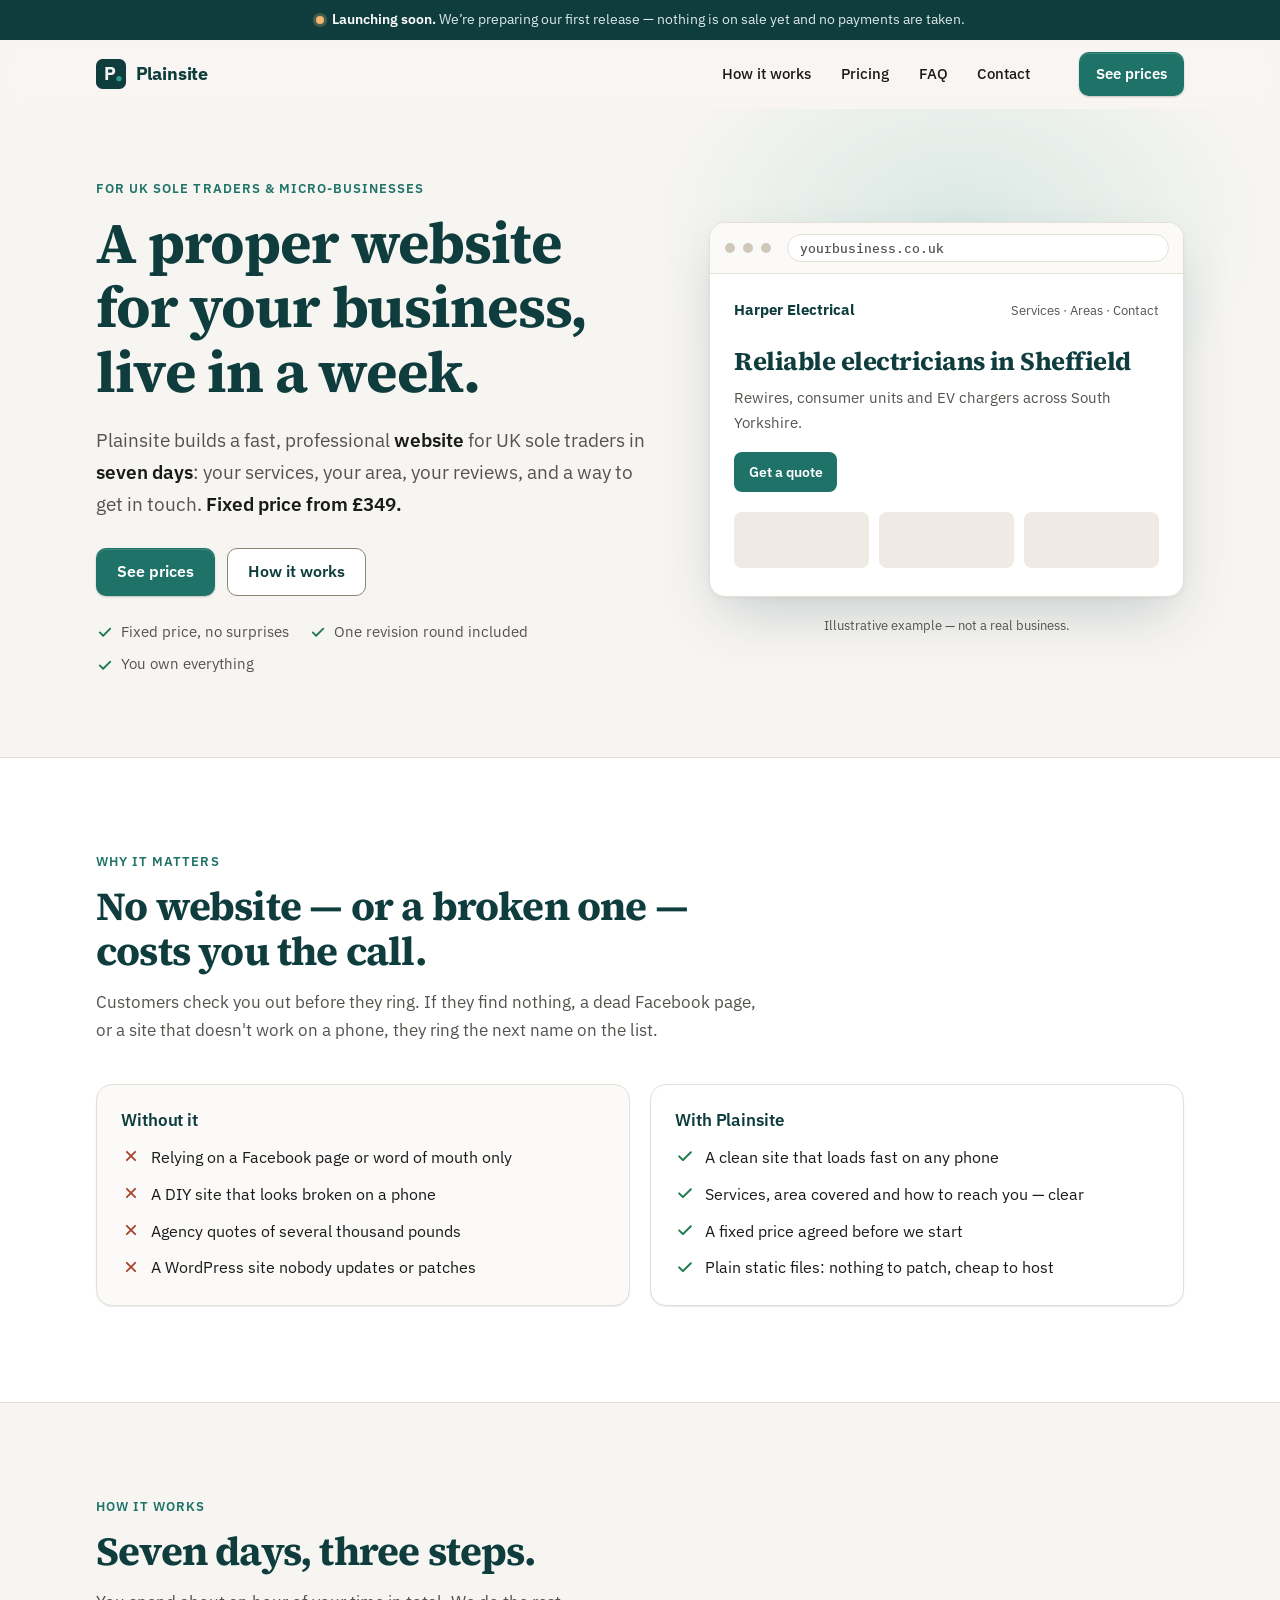
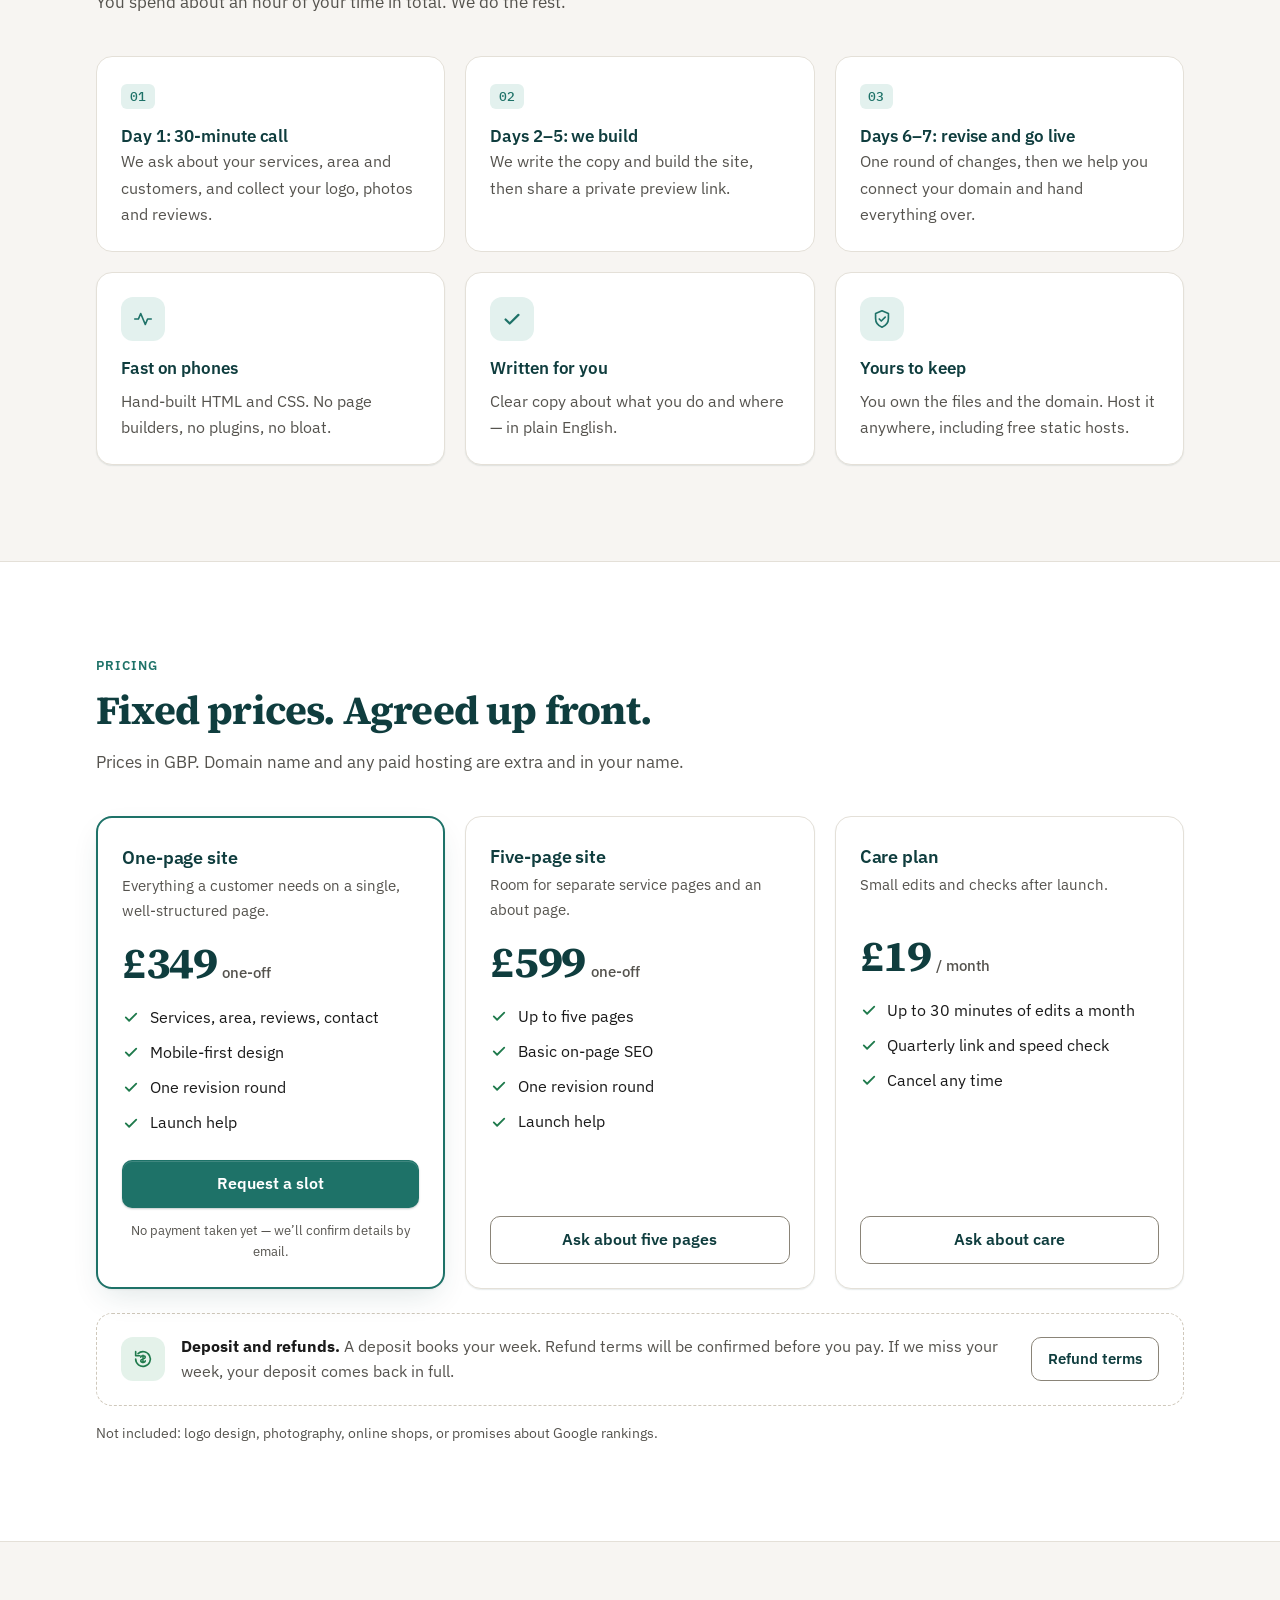
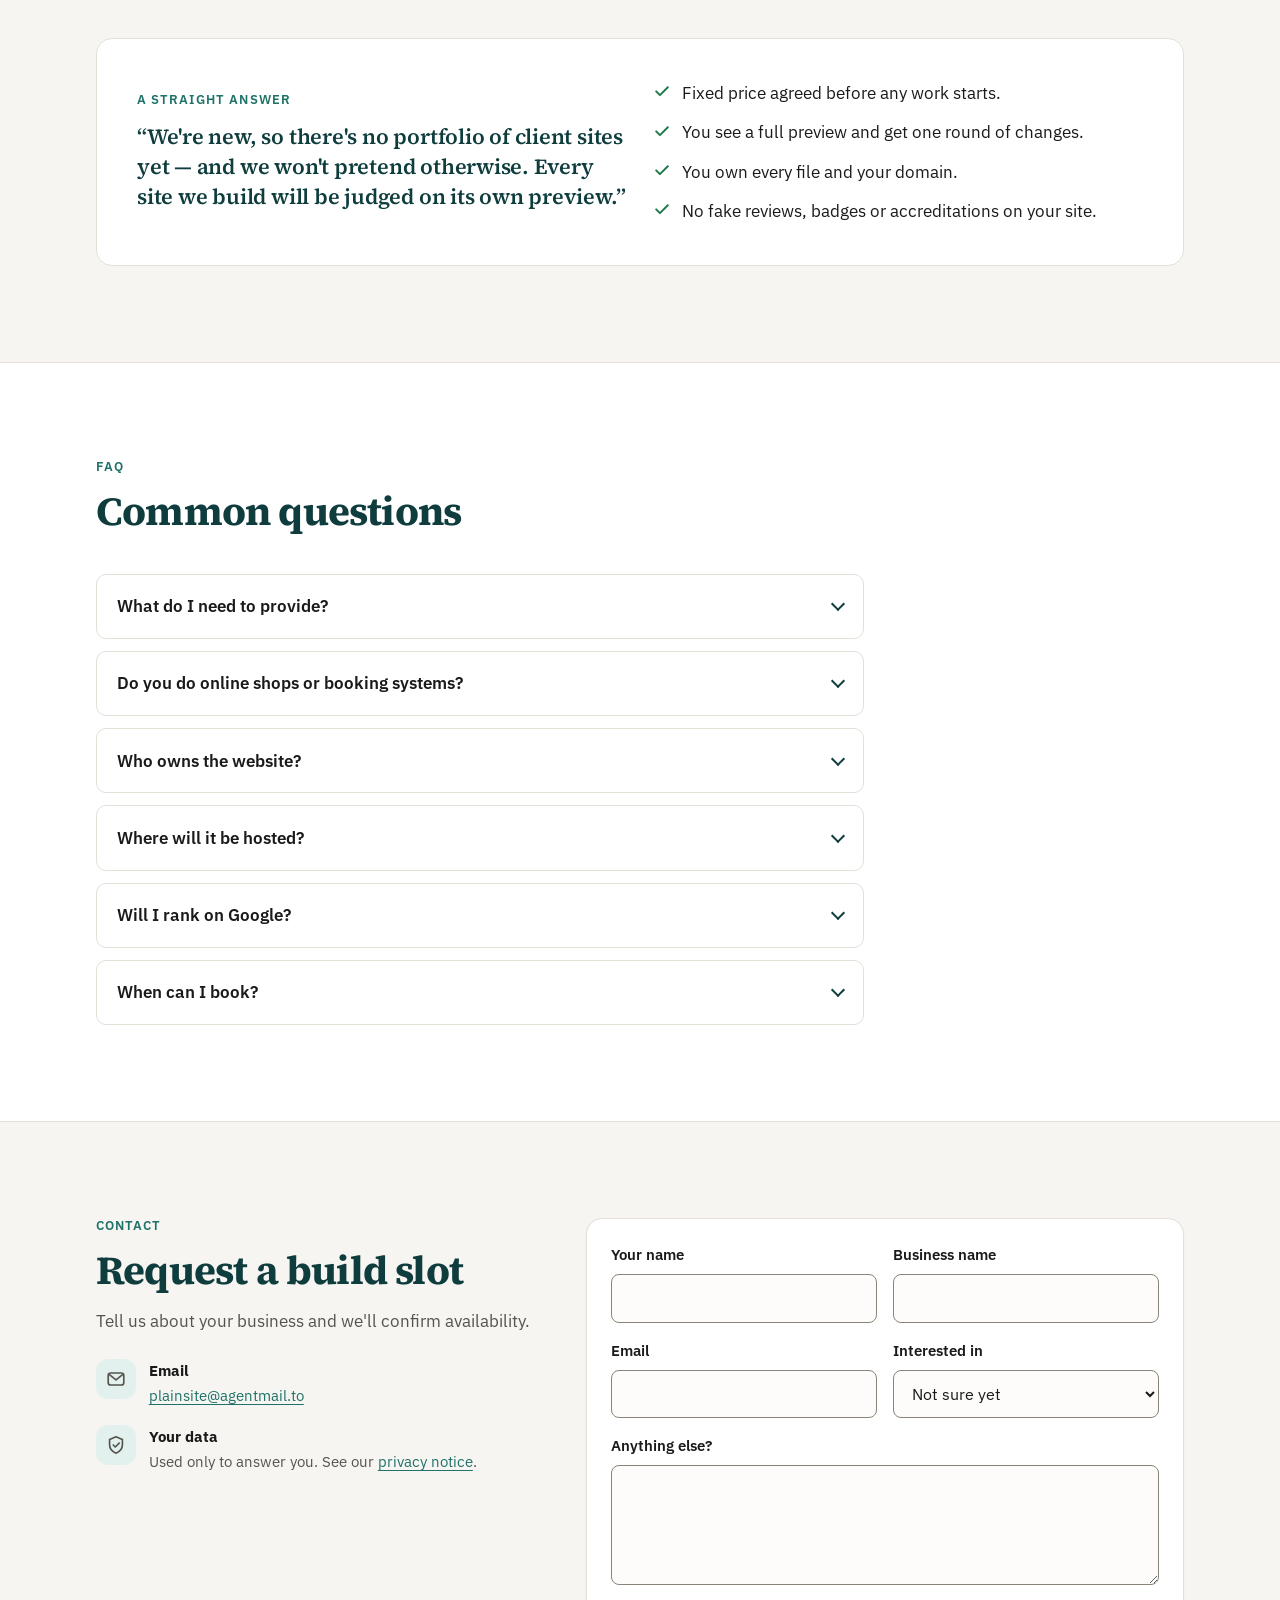
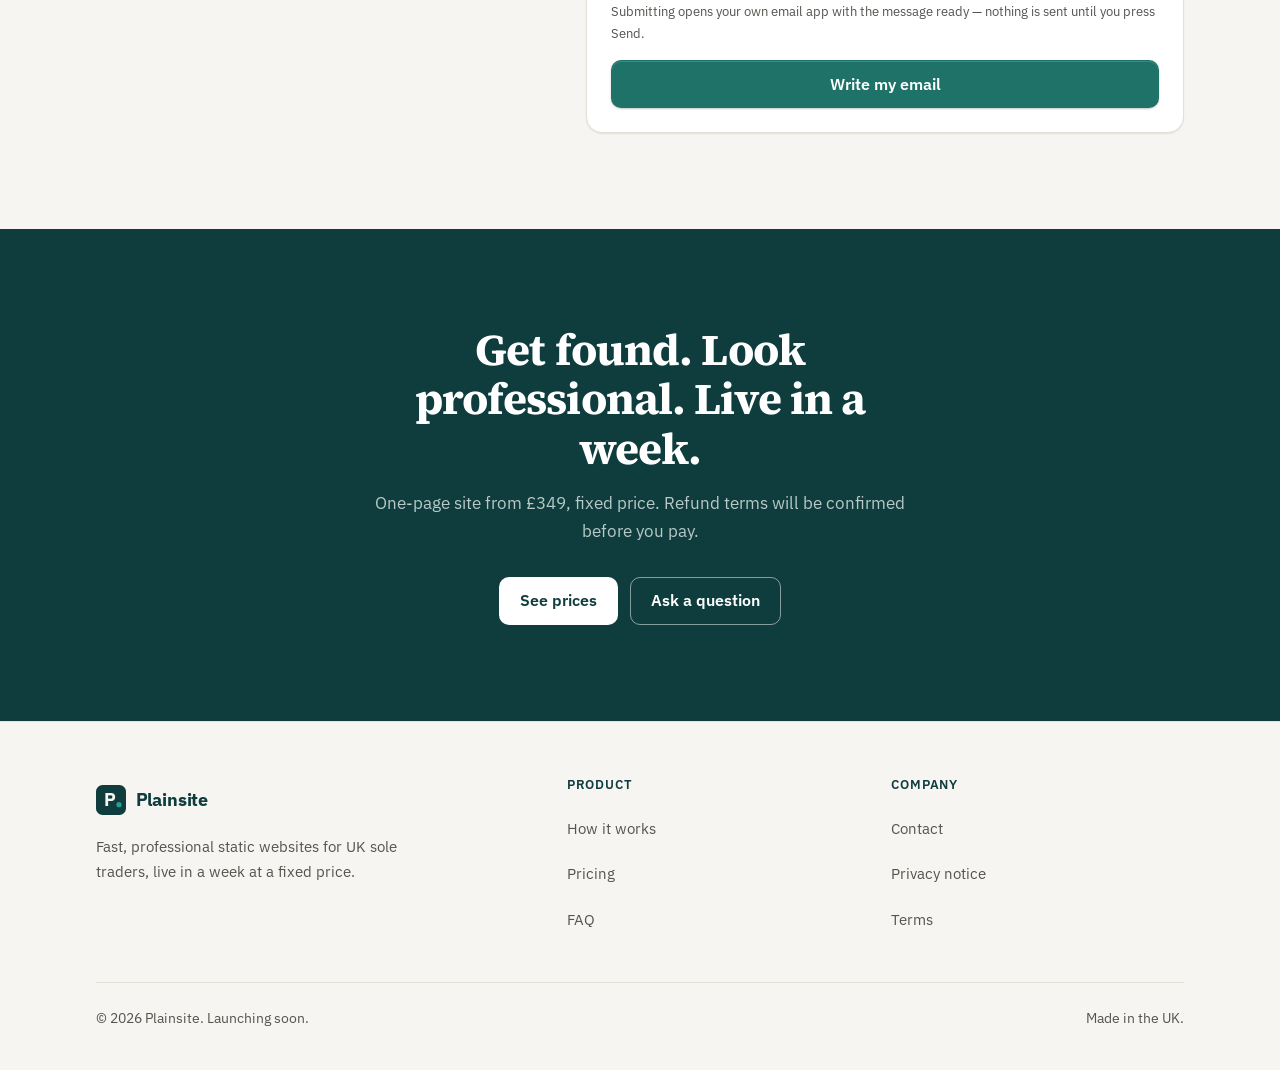
==== commit 6dd7345c: "CHG-20261013-plainsite: launch gate V0001 — CSP + referrer meta, canonical, inline styles to assets/" ====
--- a/index.html
+++ b/index.html
@@ -3,6 +3,8 @@
 <head>
   <meta charset="utf-8">
   <meta name="viewport" content="width=device-width, initial-scale=1">
+  <meta http-equiv="Content-Security-Policy" content="default-src 'self'; img-src 'self' data:; style-src 'self'; script-src 'self'; font-src 'self'; form-action 'self' mailto:; base-uri 'self'; frame-ancestors 'none'">
+  <meta name="referrer" content="strict-origin-when-cross-origin">
   <title>Plainsite — websites for UK sole traders, live in a week</title>
   <meta name="description" content="A fast, professional website for UK sole traders in seven days. Fixed price from £349, one revision round, no WordPress to maintain.">
   <meta name="theme-color" content="#0F3D3E">
@@ -11,16 +13,18 @@
   <meta property="og:description" content="A fast, professional website for UK sole traders in seven days. Fixed price from £349, one revision round, no WordPress to maintain.">
   <meta property="og:image" content="https://evanturner557-del.github.io/plainsite/assets/og.png">
   <meta name="twitter:card" content="summary_large_image">
+  <link rel="canonical" href="https://evanturner557-del.github.io/plainsite/">
   <link rel="icon" href="assets/favicon.svg" type="image/svg+xml">
   <link rel="preload" href="_shared/fonts/source-serif-4-latin-700-normal.woff2" as="font" type="font/woff2" crossorigin>
   <link rel="preload" href="_shared/fonts/ibm-plex-sans-latin-400-normal.woff2" as="font" type="font/woff2" crossorigin>
   <link rel="stylesheet" href="_shared/kit.css">
+  <link rel="stylesheet" href="assets/site.css">
   <script src="assets/config.js"></script>
   <script src="assets/analytics.js" defer></script>
   <script src="_shared/kit.js" defer></script>
 </head>
 <body>
-<svg width="0" height="0" style="position:absolute" aria-hidden="true" focusable="false">
+<svg width="0" height="0" aria-hidden="true" focusable="false" class="x-s5">
   <symbol id="i-check" viewBox="0 0 24 24"><path d="m5 12.5 4.5 4.5L19 7.5" fill="none" stroke="currentColor" stroke-width="2.4" stroke-linecap="round" stroke-linejoin="round"/></symbol>
   <symbol id="i-x" viewBox="0 0 24 24"><path d="M7 7l10 10M17 7 7 17" fill="none" stroke="currentColor" stroke-width="2.2" stroke-linecap="round"/></symbol>
   <symbol id="i-star" viewBox="0 0 24 24"><path d="m12 2.8 2.8 5.9 6.4.8-4.7 4.4 1.2 6.4L12 17.2l-5.7 3.1 1.2-6.4-4.7-4.4 6.4-.8z" fill="currentColor"/></symbol>
@@ -37,7 +41,6 @@
   <symbol id="i-menu" viewBox="0 0 24 24"><path d="M4 7h16M4 12h16M4 17h16" stroke="currentColor" stroke-width="2" stroke-linecap="round"/></symbol>
 </svg>
 <a class="skip-link" href="#main">Skip to content</a>
-<div class="paused-banner" role="status">Plainsite is paused for now. Nothing is on sale and no payments are taken.</div>
 <div class="announce" role="region" aria-label="Site notice"><div class="container"><span class="dot" aria-hidden="true"></span><span><strong>Launching soon.</strong> We’re preparing our first release — nothing is on sale yet and no payments are taken.</span></div></div>
 <header class="site-header">
   <div class="container">
@@ -61,7 +64,7 @@
         </div>
         <ul class="assurances"><li><svg aria-hidden="true"><use href="#i-check"/></svg>Fixed price, no surprises</li><li><svg aria-hidden="true"><use href="#i-check"/></svg>One revision round included</li><li><svg aria-hidden="true"><use href="#i-check"/></svg>You own everything</li></ul>
       </div>
-      <figure class="mock" style="margin:0" aria-label="Illustrative example of a finished website">
+      <figure class="mock x-s6" aria-label="Illustrative example of a finished website">
         <div class="browser"><div class="browser__bar"><i></i><i></i><i></i><span class="browser__url">yourbusiness.co.uk</span></div>
           <div class="browser__body"><div class="browser__nav"><b>Harper Electrical</b><span>Services · Areas · Contact</span></div>
             <p class="browser__h">Reliable electricians in Sheffield</p><p class="browser__p">Rewires, consumer units and EV chargers across South Yorkshire.</p><span class="browser__cta">Get a quote</span>
@@ -81,7 +84,7 @@
     <div class="container">
       <div class="section-head"><span class="eyebrow">How it works</span><h2>Seven days, three steps.</h2><p>You spend about an hour of your time in total. We do the rest.</p></div>
       <div class="steps"><div class="step"><span class="step__n">01</span><h3>Day 1: 30-minute call</h3><p>We ask about your services, area and customers, and collect your logo, photos and reviews.</p></div><div class="step"><span class="step__n">02</span><h3>Days 2–5: we build</h3><p>We write the copy and build the site, then share a private preview link.</p></div><div class="step"><span class="step__n">03</span><h3>Days 6–7: revise and go live</h3><p>One round of changes, then we help you connect your domain and hand everything over.</p></div></div>
-      <div class="grid grid--3" style="margin-top:1.25rem"><div class="card"><div class="icon"><svg aria-hidden="true"><use href="#i-pulse"/></svg></div><h3>Fast on phones</h3><p>Hand-built HTML and CSS. No page builders, no plugins, no bloat.</p></div><div class="card"><div class="icon"><svg aria-hidden="true"><use href="#i-check"/></svg></div><h3>Written for you</h3><p>Clear copy about what you do and where — in plain English.</p></div><div class="card"><div class="icon"><svg aria-hidden="true"><use href="#i-shield"/></svg></div><h3>Yours to keep</h3><p>You own the files and the domain. Host it anywhere, including free static hosts.</p></div></div>
+      <div class="grid grid--3 x-s7"><div class="card"><div class="icon"><svg aria-hidden="true"><use href="#i-pulse"/></svg></div><h3>Fast on phones</h3><p>Hand-built HTML and CSS. No page builders, no plugins, no bloat.</p></div><div class="card"><div class="icon"><svg aria-hidden="true"><use href="#i-check"/></svg></div><h3>Written for you</h3><p>Clear copy about what you do and where — in plain English.</p></div><div class="card"><div class="icon"><svg aria-hidden="true"><use href="#i-shield"/></svg></div><h3>Yours to keep</h3><p>You own the files and the domain. Host it anywhere, including free static hosts.</p></div></div>
     </div>
   </section>
   <section class="section section--tint" id="pricing">
@@ -91,7 +94,7 @@
           <p class="price"><b>£349</b><span>one-off</span></p><ul class="checks"><li><svg aria-hidden="true"><use href="#i-check"/></svg>Services, area, reviews, contact</li><li><svg aria-hidden="true"><use href="#i-check"/></svg>Mobile-first design</li><li><svg aria-hidden="true"><use href="#i-check"/></svg>One revision round</li><li><svg aria-hidden="true"><use href="#i-check"/></svg>Launch help</li></ul><div class="cta-wrap"><a class="btn btn--primary btn--block" href="#contact" data-cta="enquire" data-plan="one-page">Request a slot</a><p class="sub">No payment taken yet — we’ll confirm details by email.</p></div></article><article class="tier"><h3>Five-page site</h3><p class="tier__for">Room for separate service pages and an about page.</p>
           <p class="price"><b>£599</b><span>one-off</span></p><ul class="checks"><li><svg aria-hidden="true"><use href="#i-check"/></svg>Up to five pages</li><li><svg aria-hidden="true"><use href="#i-check"/></svg>Basic on-page SEO</li><li><svg aria-hidden="true"><use href="#i-check"/></svg>One revision round</li><li><svg aria-hidden="true"><use href="#i-check"/></svg>Launch help</li></ul><div class="cta-wrap"><a class="btn btn--ghost btn--block" href="#contact" data-cta="enquire" data-plan="five-page">Ask about five pages</a></div></article><article class="tier"><h3>Care plan</h3><p class="tier__for">Small edits and checks after launch.</p>
           <p class="price"><b>£19</b><span>/ month</span></p><ul class="checks"><li><svg aria-hidden="true"><use href="#i-check"/></svg>Up to 30 minutes of edits a month</li><li><svg aria-hidden="true"><use href="#i-check"/></svg>Quarterly link and speed check</li><li><svg aria-hidden="true"><use href="#i-check"/></svg>Cancel any time</li></ul><div class="cta-wrap"><a class="btn btn--ghost btn--block" href="#contact" data-cta="enquire" data-plan="care">Ask about care</a></div></article></div>
-      <div class="guarantee"><div class="icon"><svg aria-hidden="true"><use href="#i-refund"/></svg></div><p><strong>Deposit and refunds.</strong> A deposit books your week (the amount will be shown here before booking opens). Refund terms will be confirmed before you pay. If we miss your week, your deposit comes back in full.</p><a class="btn btn--ghost btn--sm" href="terms.html#refunds">Refund terms</a></div>
+      <div class="guarantee"><div class="icon"><svg aria-hidden="true"><use href="#i-refund"/></svg></div><p><strong>Deposit and refunds.</strong> A deposit books your week. Refund terms will be confirmed before you pay. If we miss your week, your deposit comes back in full.</p><a class="btn btn--ghost btn--sm" href="terms.html#refunds">Refund terms</a></div>
       <p class="fineprint">Not included: logo design, photography, online shops, or promises about Google rankings.</p>
     </div>
   </section>
@@ -105,8 +108,8 @@
     <div class="container contact-grid">
       <div>
         <span class="eyebrow">Contact</span>
-        <h2 style="font-size:clamp(1.75rem,3.6vw,2.5rem)">Request a build slot</h2>
-        <p style="color:var(--muted);margin-top:.9rem">Tell us about your business and we&#x27;ll confirm availability.</p>
+        <h2 class="x-s8">Request a build slot</h2>
+        <p class="x-s9">Tell us about your business and we&#x27;ll confirm availability.</p>
         <ul class="contact-points"><li><span class="icon" aria-hidden="true"><svg><use href="#i-mail"/></svg></span><span><b>Email</b><a href="mailto:plainsite@agentmail.to">plainsite@agentmail.to</a></span></li>
           <li><span class="icon" aria-hidden="true"><svg><use href="#i-shield"/></svg></span><span><b>Your data</b>Used only to answer you. See our <a href="privacy.html">privacy notice</a>.</span></li></ul>
       </div>
@@ -134,7 +137,7 @@
 <footer class="site-footer">
   <div class="container">
     <div class="footer-grid">
-      <div><a class="brand" href="./"><svg viewBox="0 0 64 64" aria-hidden="true"><rect width="64" height="64" rx="14" fill="#0F3D3E"/><text x="30" y="45" text-anchor="middle" font-family="Source Serif 4, Georgia, serif" font-weight="700" font-size="38" fill="#F7F5F2">P</text><circle cx="49" cy="42" r="5.5" fill="#2A9D8F"/></svg>Plainsite</a><p style="margin-top:.75rem;max-width:22rem">Fast, professional static websites for UK sole traders, live in a week at a fixed price.</p></div>
+      <div><a class="brand" href="./"><svg viewBox="0 0 64 64" aria-hidden="true"><rect width="64" height="64" rx="14" fill="#0F3D3E"/><text x="30" y="45" text-anchor="middle" font-family="Source Serif 4, Georgia, serif" font-weight="700" font-size="38" fill="#F7F5F2">P</text><circle cx="49" cy="42" r="5.5" fill="#2A9D8F"/></svg>Plainsite</a><p class="x-s10">Fast, professional static websites for UK sole traders, live in a week at a fixed price.</p></div>
       <div><h2>Product</h2><ul><li><a href="#how">How it works</a></li><li><a href="#pricing">Pricing</a></li><li><a href="#faq">FAQ</a></li></ul></div>
       <div><h2>Company</h2><ul><li><a href="#contact">Contact</a></li><li><a href="privacy.html">Privacy notice</a></li><li><a href="terms.html">Terms</a></li></ul></div>
     </div>
--- a/assets/site.css
+++ b/assets/site.css
@@ -0,0 +1,10 @@
+.x-s1{margin-left:auto !important}
+.x-s2{font-size:1.125rem !important;color:var(--muted) !important}
+.x-s3{margin-top:1.5rem !important}
+.x-s4{margin-top:0 !important;border-top:0 !important;padding-top:0 !important}
+.x-s5{position:absolute !important}
+.x-s6{margin:0 !important}
+.x-s7{margin-top:1.25rem !important}
+.x-s8{font-size:clamp(1.75rem,3.6vw,2.5rem) !important}
+.x-s9{color:var(--muted) !important;margin-top:.9rem !important}
+.x-s10{margin-top:.75rem !important;max-width:22rem !important}
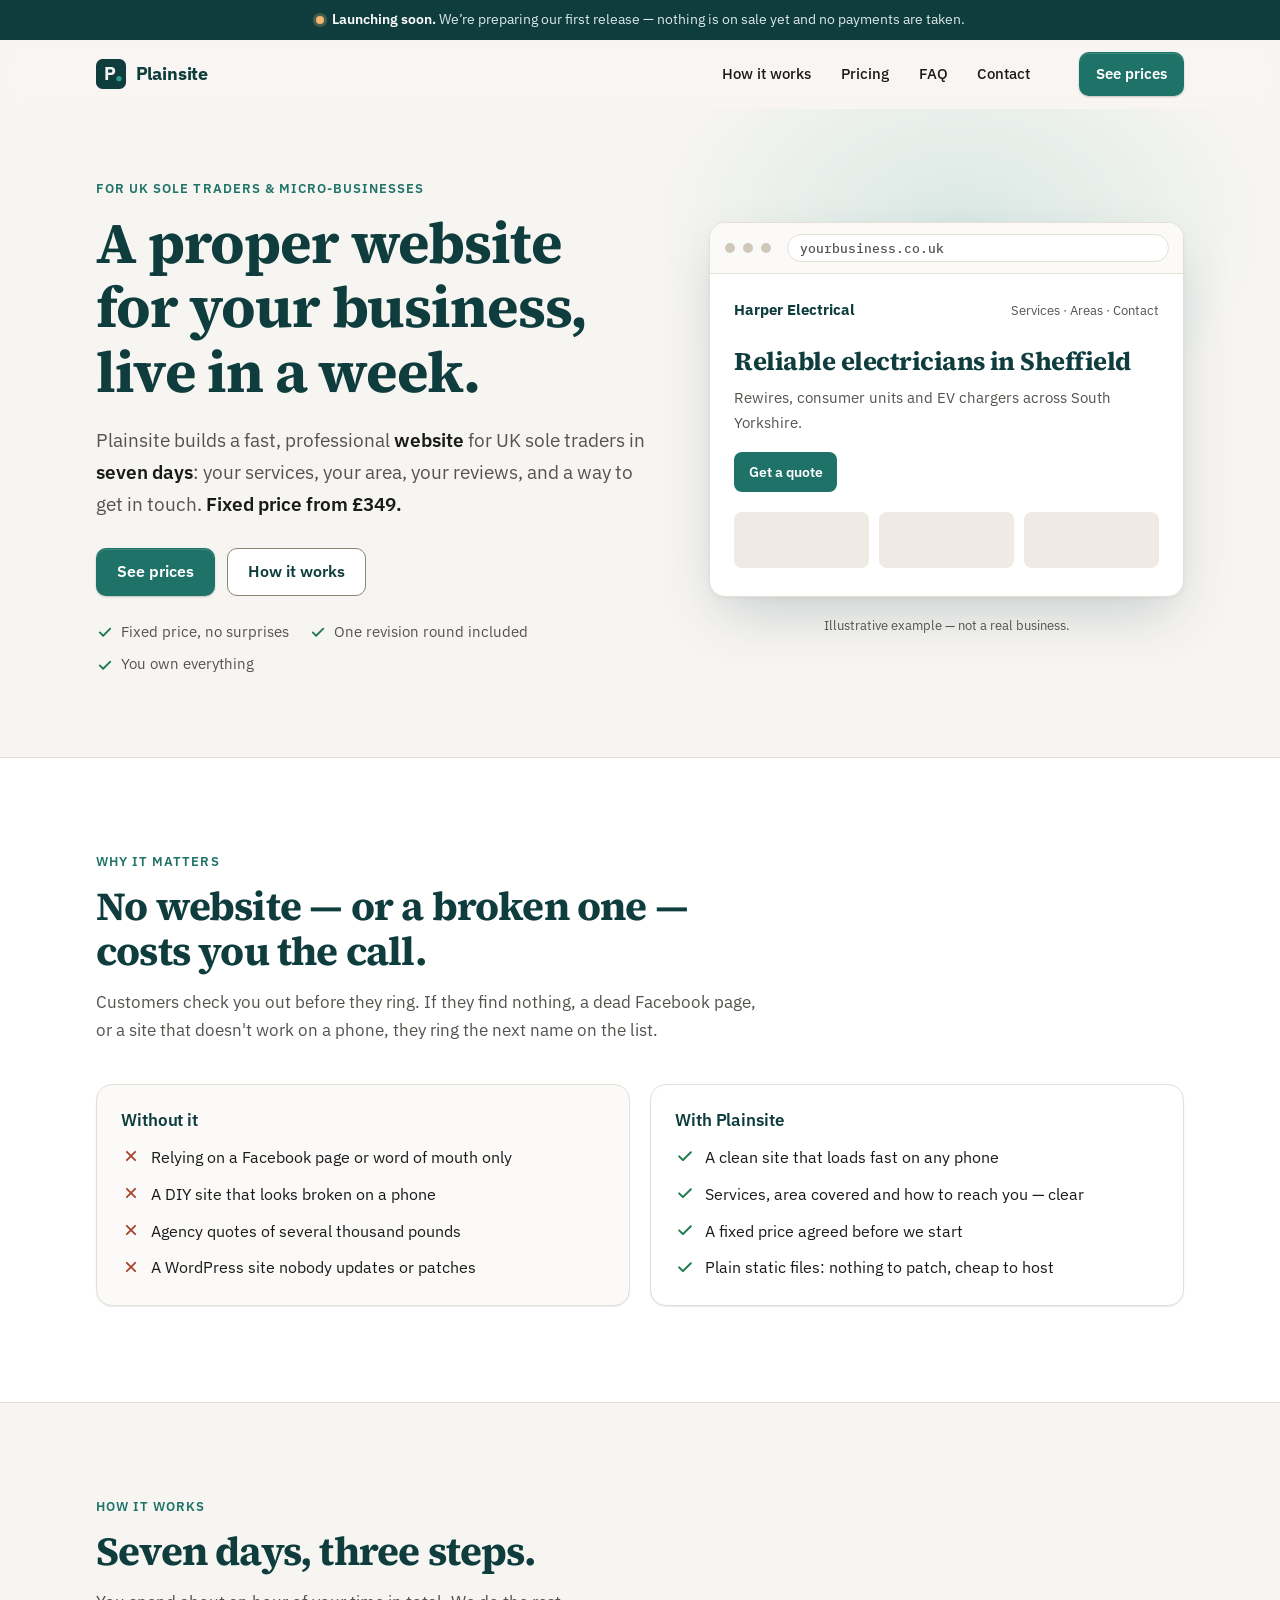
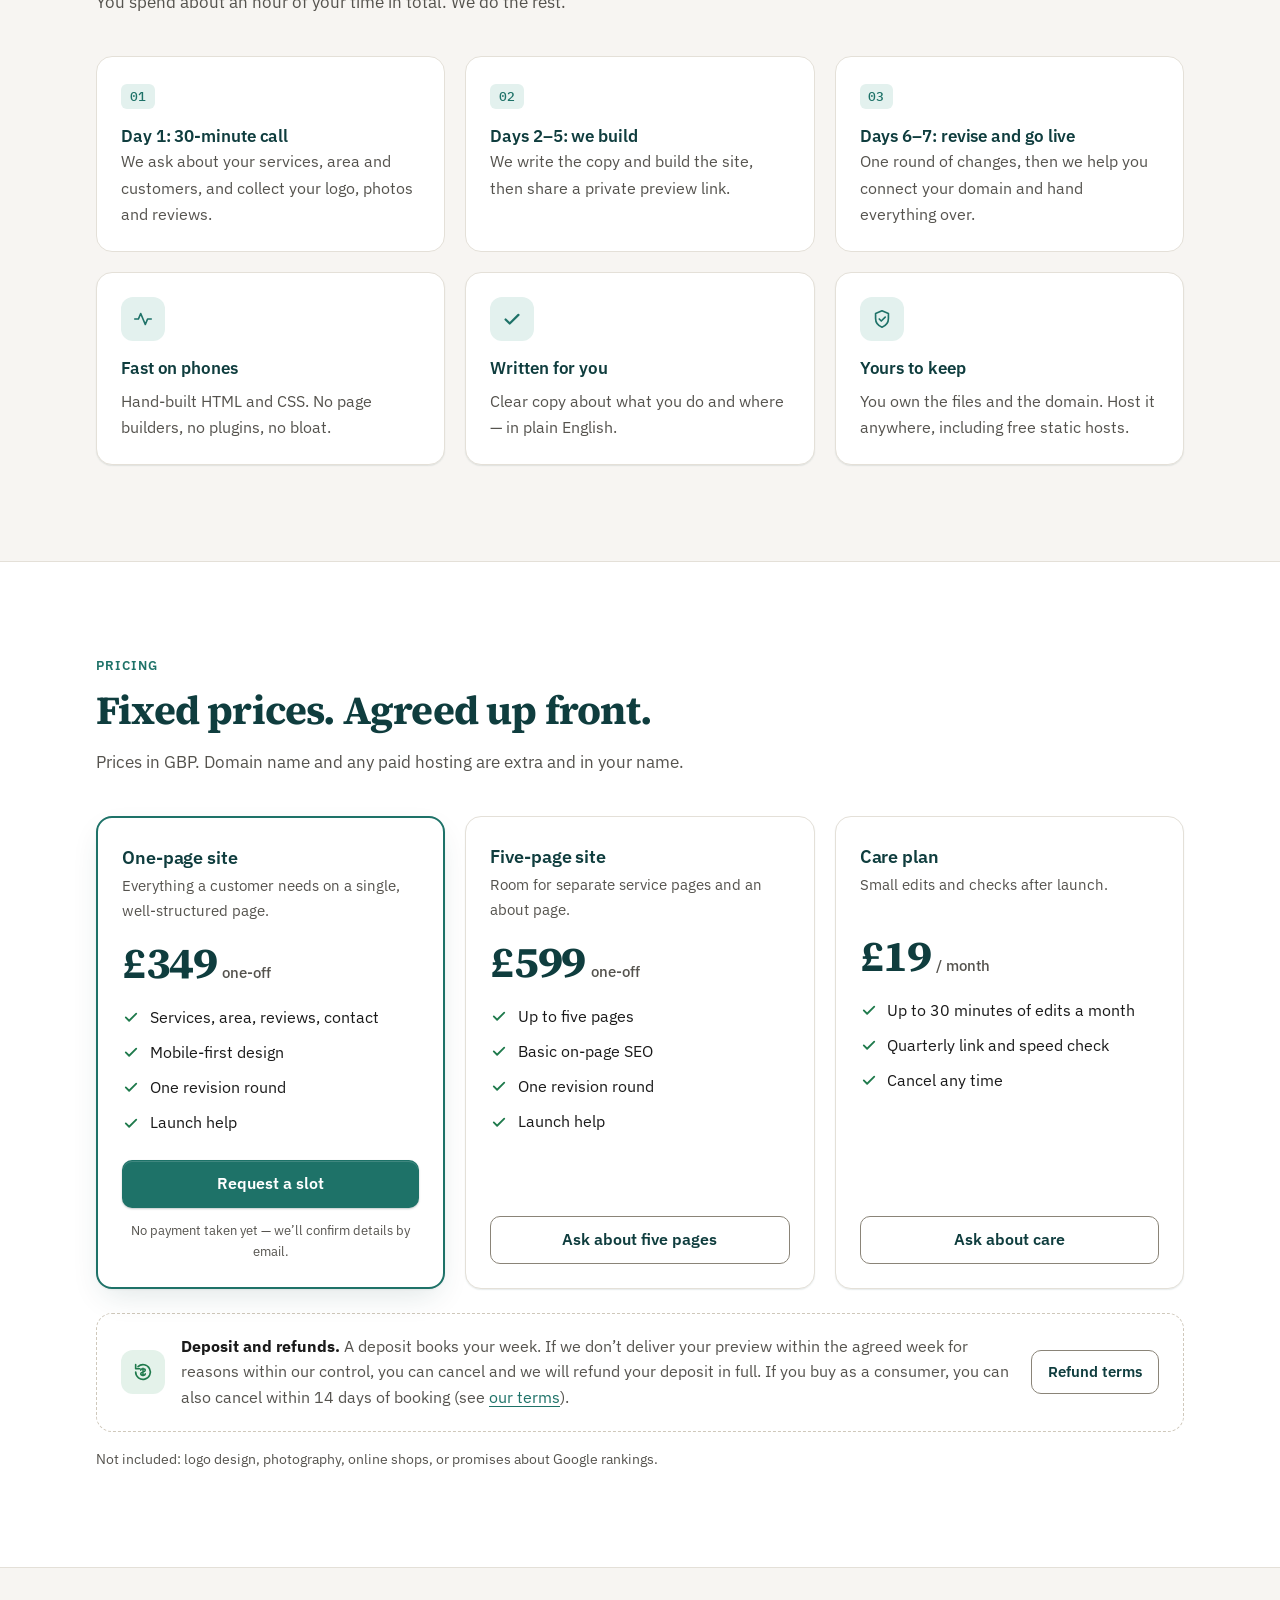
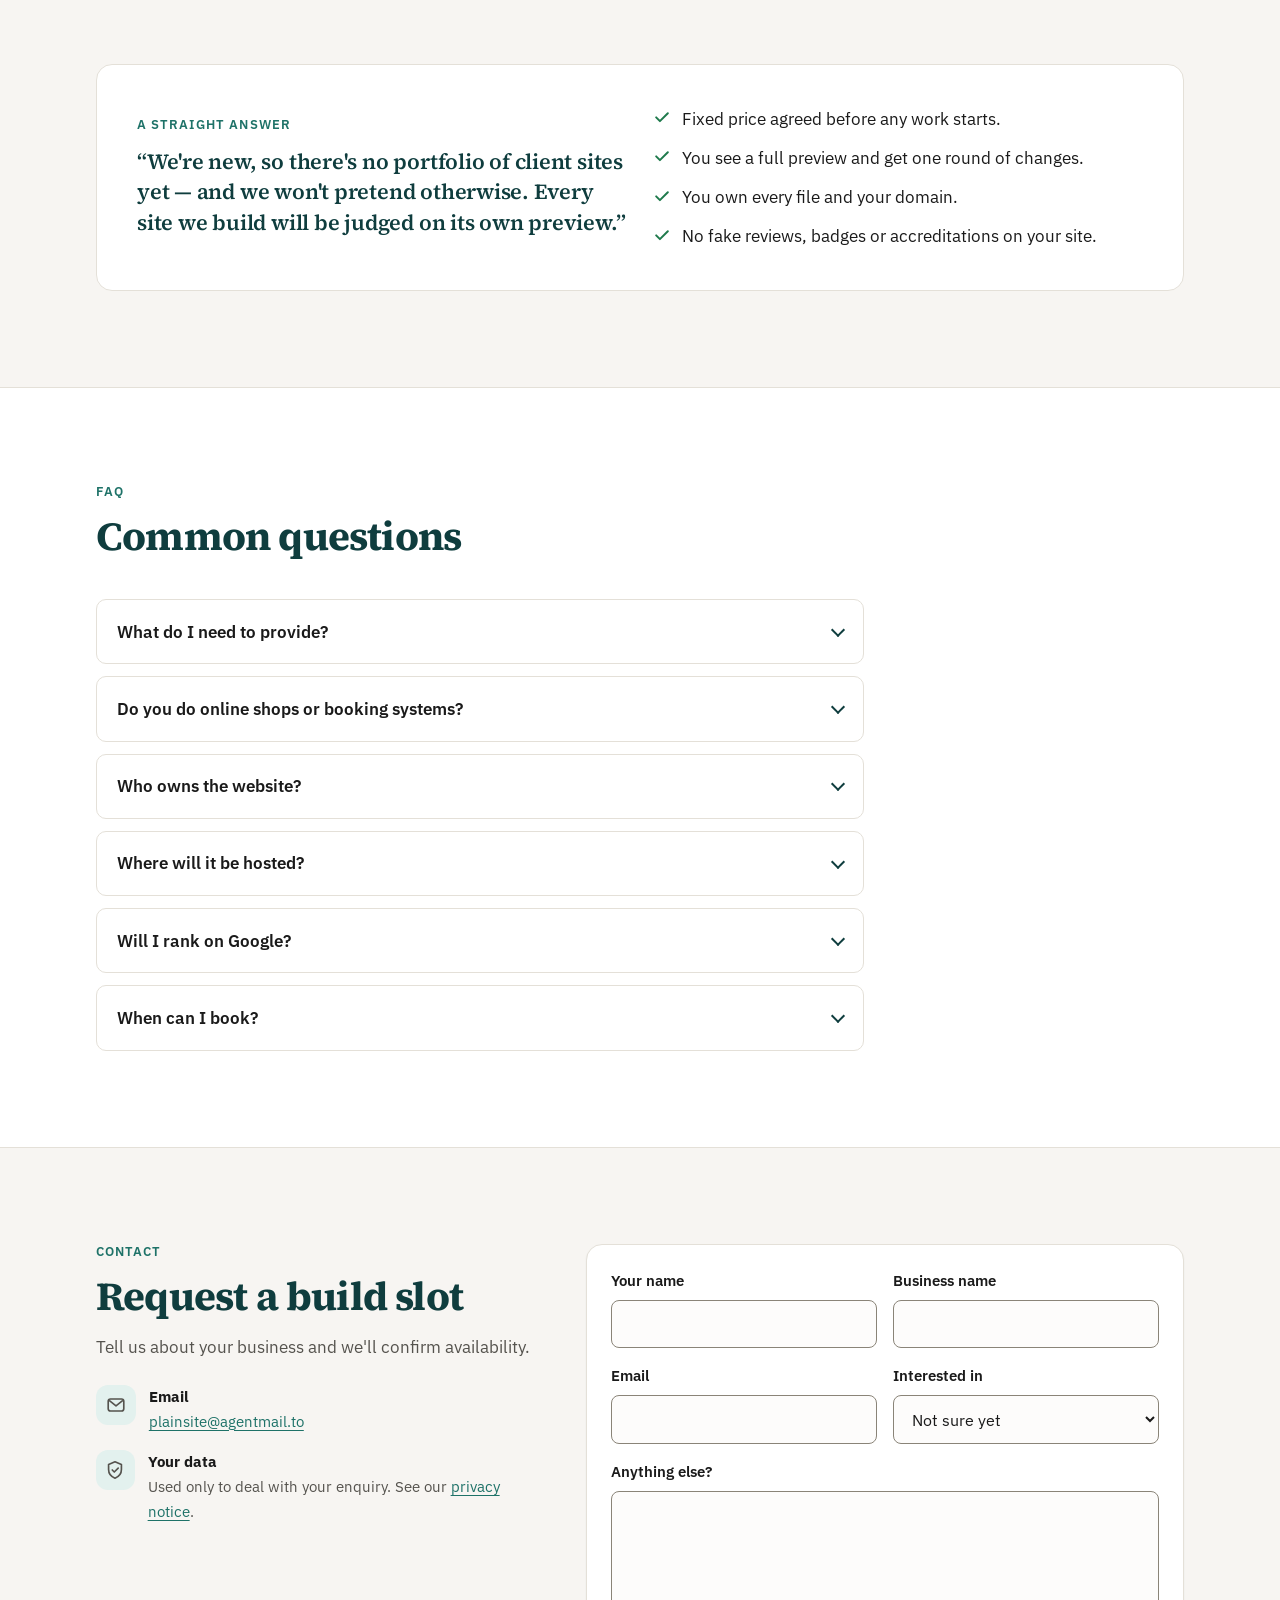
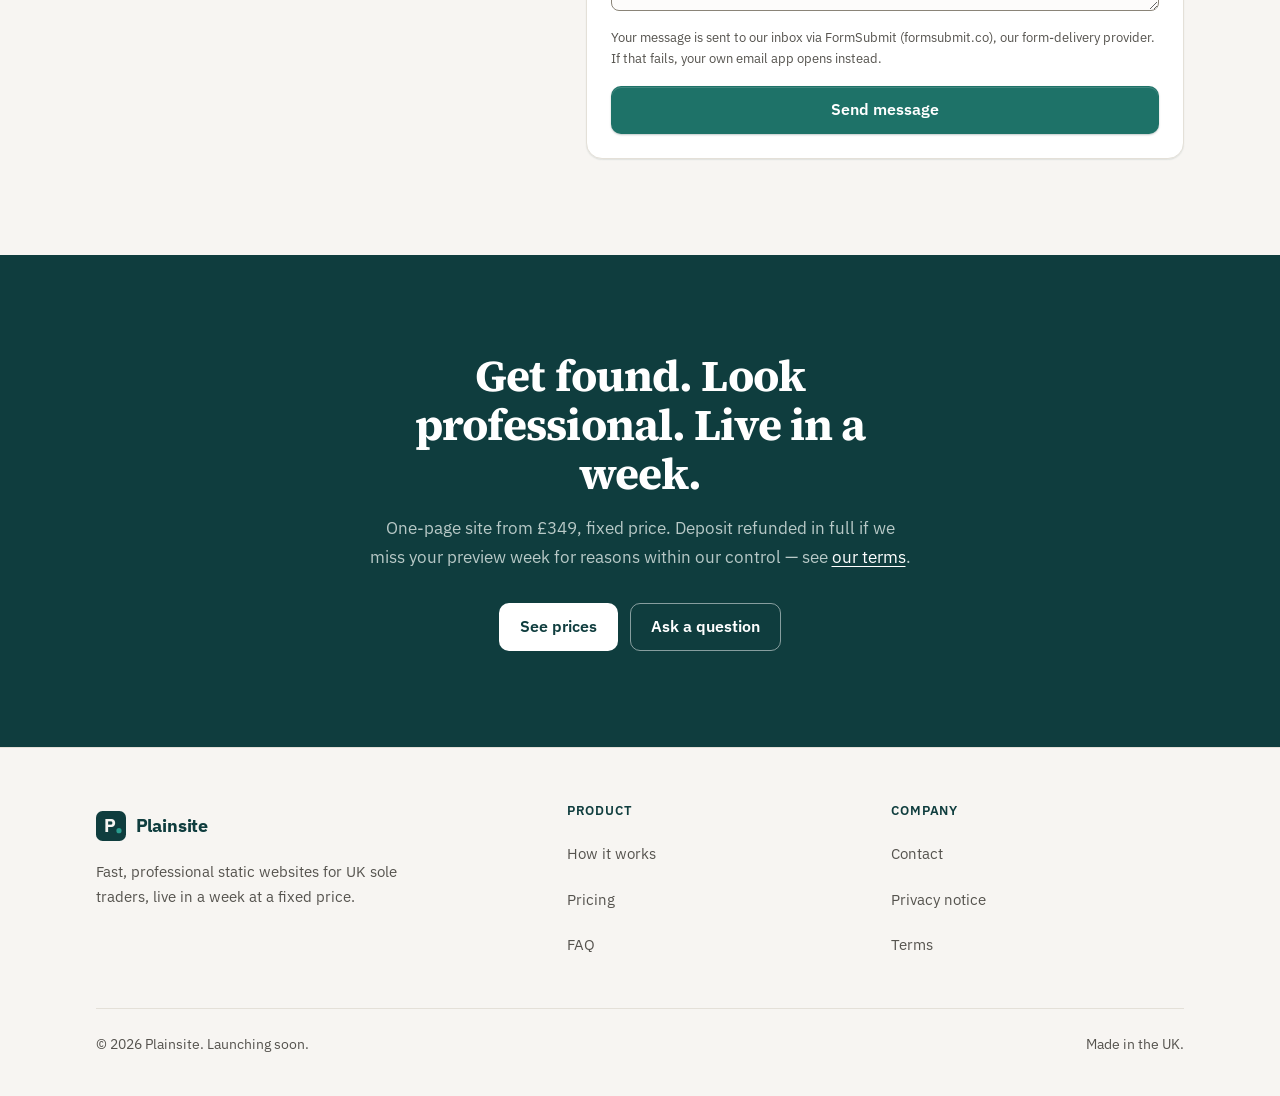
==== commit ae1ac693: "Publish site 2026-10-14 16:49 BST" ====
--- a/index.html
+++ b/index.html
@@ -3,7 +3,7 @@
 <head>
   <meta charset="utf-8">
   <meta name="viewport" content="width=device-width, initial-scale=1">
-  <meta http-equiv="Content-Security-Policy" content="default-src 'self'; img-src 'self' data:; style-src 'self'; script-src 'self'; font-src 'self'; form-action 'self' mailto:; base-uri 'self'; frame-ancestors 'none'">
+  <meta http-equiv="Content-Security-Policy" content="default-src 'self'; img-src 'self' data:; style-src 'self'; script-src 'self'; font-src 'self'; connect-src 'self' https://formsubmit.co; form-action 'self'; base-uri 'self'; object-src 'none'">
   <meta name="referrer" content="strict-origin-when-cross-origin">
   <title>Plainsite — websites for UK sole traders, live in a week</title>
   <meta name="description" content="A fast, professional website for UK sole traders in seven days. Fixed price from £349, one revision round, no WordPress to maintain.">
@@ -12,6 +12,7 @@
   <meta property="og:title" content="Plainsite — websites for UK sole traders, live in a week">
   <meta property="og:description" content="A fast, professional website for UK sole traders in seven days. Fixed price from £349, one revision round, no WordPress to maintain.">
   <meta property="og:image" content="https://evanturner557-del.github.io/plainsite/assets/og.png">
+  <meta property="og:url" content="https://evanturner557-del.github.io/plainsite/">
   <meta name="twitter:card" content="summary_large_image">
   <link rel="canonical" href="https://evanturner557-del.github.io/plainsite/">
   <link rel="icon" href="assets/favicon.svg" type="image/svg+xml">
@@ -94,7 +95,7 @@
           <p class="price"><b>£349</b><span>one-off</span></p><ul class="checks"><li><svg aria-hidden="true"><use href="#i-check"/></svg>Services, area, reviews, contact</li><li><svg aria-hidden="true"><use href="#i-check"/></svg>Mobile-first design</li><li><svg aria-hidden="true"><use href="#i-check"/></svg>One revision round</li><li><svg aria-hidden="true"><use href="#i-check"/></svg>Launch help</li></ul><div class="cta-wrap"><a class="btn btn--primary btn--block" href="#contact" data-cta="enquire" data-plan="one-page">Request a slot</a><p class="sub">No payment taken yet — we’ll confirm details by email.</p></div></article><article class="tier"><h3>Five-page site</h3><p class="tier__for">Room for separate service pages and an about page.</p>
           <p class="price"><b>£599</b><span>one-off</span></p><ul class="checks"><li><svg aria-hidden="true"><use href="#i-check"/></svg>Up to five pages</li><li><svg aria-hidden="true"><use href="#i-check"/></svg>Basic on-page SEO</li><li><svg aria-hidden="true"><use href="#i-check"/></svg>One revision round</li><li><svg aria-hidden="true"><use href="#i-check"/></svg>Launch help</li></ul><div class="cta-wrap"><a class="btn btn--ghost btn--block" href="#contact" data-cta="enquire" data-plan="five-page">Ask about five pages</a></div></article><article class="tier"><h3>Care plan</h3><p class="tier__for">Small edits and checks after launch.</p>
           <p class="price"><b>£19</b><span>/ month</span></p><ul class="checks"><li><svg aria-hidden="true"><use href="#i-check"/></svg>Up to 30 minutes of edits a month</li><li><svg aria-hidden="true"><use href="#i-check"/></svg>Quarterly link and speed check</li><li><svg aria-hidden="true"><use href="#i-check"/></svg>Cancel any time</li></ul><div class="cta-wrap"><a class="btn btn--ghost btn--block" href="#contact" data-cta="enquire" data-plan="care">Ask about care</a></div></article></div>
-      <div class="guarantee"><div class="icon"><svg aria-hidden="true"><use href="#i-refund"/></svg></div><p><strong>Deposit and refunds.</strong> A deposit books your week. Refund terms will be confirmed before you pay. If we miss your week, your deposit comes back in full.</p><a class="btn btn--ghost btn--sm" href="terms.html#refunds">Refund terms</a></div>
+      <div class="guarantee"><div class="icon"><svg aria-hidden="true"><use href="#i-refund"/></svg></div><p><strong>Deposit and refunds.</strong> A deposit books your week. If we don’t deliver your preview within the agreed week for reasons within our control, you can cancel and we will refund your deposit in full. If you buy as a consumer, you can also cancel within 14 days of booking (see <a href="terms.html#refunds">our terms</a>).</p><a class="btn btn--ghost btn--sm" href="terms.html#refunds">Refund terms</a></div>
       <p class="fineprint">Not included: logo design, photography, online shops, or promises about Google rankings.</p>
     </div>
   </section>
@@ -111,9 +112,9 @@
         <h2 class="x-s8">Request a build slot</h2>
         <p class="x-s9">Tell us about your business and we&#x27;ll confirm availability.</p>
         <ul class="contact-points"><li><span class="icon" aria-hidden="true"><svg><use href="#i-mail"/></svg></span><span><b>Email</b><a href="mailto:plainsite@agentmail.to">plainsite@agentmail.to</a></span></li>
-          <li><span class="icon" aria-hidden="true"><svg><use href="#i-shield"/></svg></span><span><b>Your data</b>Used only to answer you. See our <a href="privacy.html">privacy notice</a>.</span></li></ul>
+          <li><span class="icon" aria-hidden="true"><svg><use href="#i-shield"/></svg></span><span><b>Your data</b>Used only to deal with your enquiry. See our <a href="privacy.html">privacy notice</a>.</span></li></ul>
       </div>
-      <form class="form" data-contact data-email="plainsite@agentmail.to" data-subject="Plainsite enquiry" novalidate>
+      <form class="form" data-contact data-formsubmit="6d1ff76d60a6dda9078d991015ddaa89" data-email="plainsite@agentmail.to" data-subject="Plainsite enquiry" novalidate>
         <div class="row-2">
           <div class="field"><label for="f-name">Your name</label><input id="f-name" name="name" autocomplete="name" required></div>
           <div class="field"><label for="f-business">Business name</label><input id="f-business" name="business" autocomplete="organization" required></div>
@@ -123,14 +124,14 @@
           <div class="field"><label for="f-plan">Interested in</label><select id="f-plan" name="plan"><option value="">Not sure yet</option><option value="one-page">One-page site (£349)</option><option value="five-page">Five-page site (£599)</option><option value="care">Care plan (£19)</option></select></div>
         </div>
         <div class="field"><label for="f-message">Anything else?</label><textarea id="f-message" name="message"></textarea></div>
-        <p class="hint">Submitting opens your own email app with the message ready — nothing is sent until you press Send.</p>
-        <button class="btn btn--primary" type="submit">Write my email</button>
+        <p class="hint">Your message is sent to our inbox via FormSubmit (formsubmit.co), our form-delivery provider. If that fails, your own email app opens instead.</p>
+        <button class="btn btn--primary" type="submit">Send message</button>
         <p class="form-status" role="status" aria-live="polite"></p>
       </form>
     </div>
   </section>
   <section class="section section--ink">
-    <div class="container final-cta"><h2>Get found. Look professional. Live in a week.</h2><p>One-page site from £349, fixed price. Refund terms will be confirmed before you pay.</p>
+    <div class="container final-cta"><h2>Get found. Look professional. Live in a week.</h2><p>One-page site from £349, fixed price. Deposit refunded in full if we miss your preview week for reasons within our control — see <a href="terms.html#refunds">our terms</a>.</p>
       <div class="btn-row"><a class="btn btn--light" href="#pricing" data-cta="final">See prices</a><a class="btn btn--outline-light" href="#contact" data-cta="final-contact">Ask a question</a></div></div>
   </section>
 </main>
--- a/_shared/kit.css
+++ b/_shared/kit.css
@@ -323,3 +323,5 @@
 .launch-facts li { display: flex; gap: .7rem; align-items: flex-start; font-size: .9375rem; color: var(--text); background: var(--bg); border-radius: 12px; padding: .85rem .9rem; }
 .launch-facts .icon { width: 34px; height: 34px; border-radius: 10px; margin: 0; flex: none; }
 .launch-facts .icon svg { width: 18px; height: 18px; }
+
+.section--ink a:not(.btn){color:#fff;text-decoration:underline}
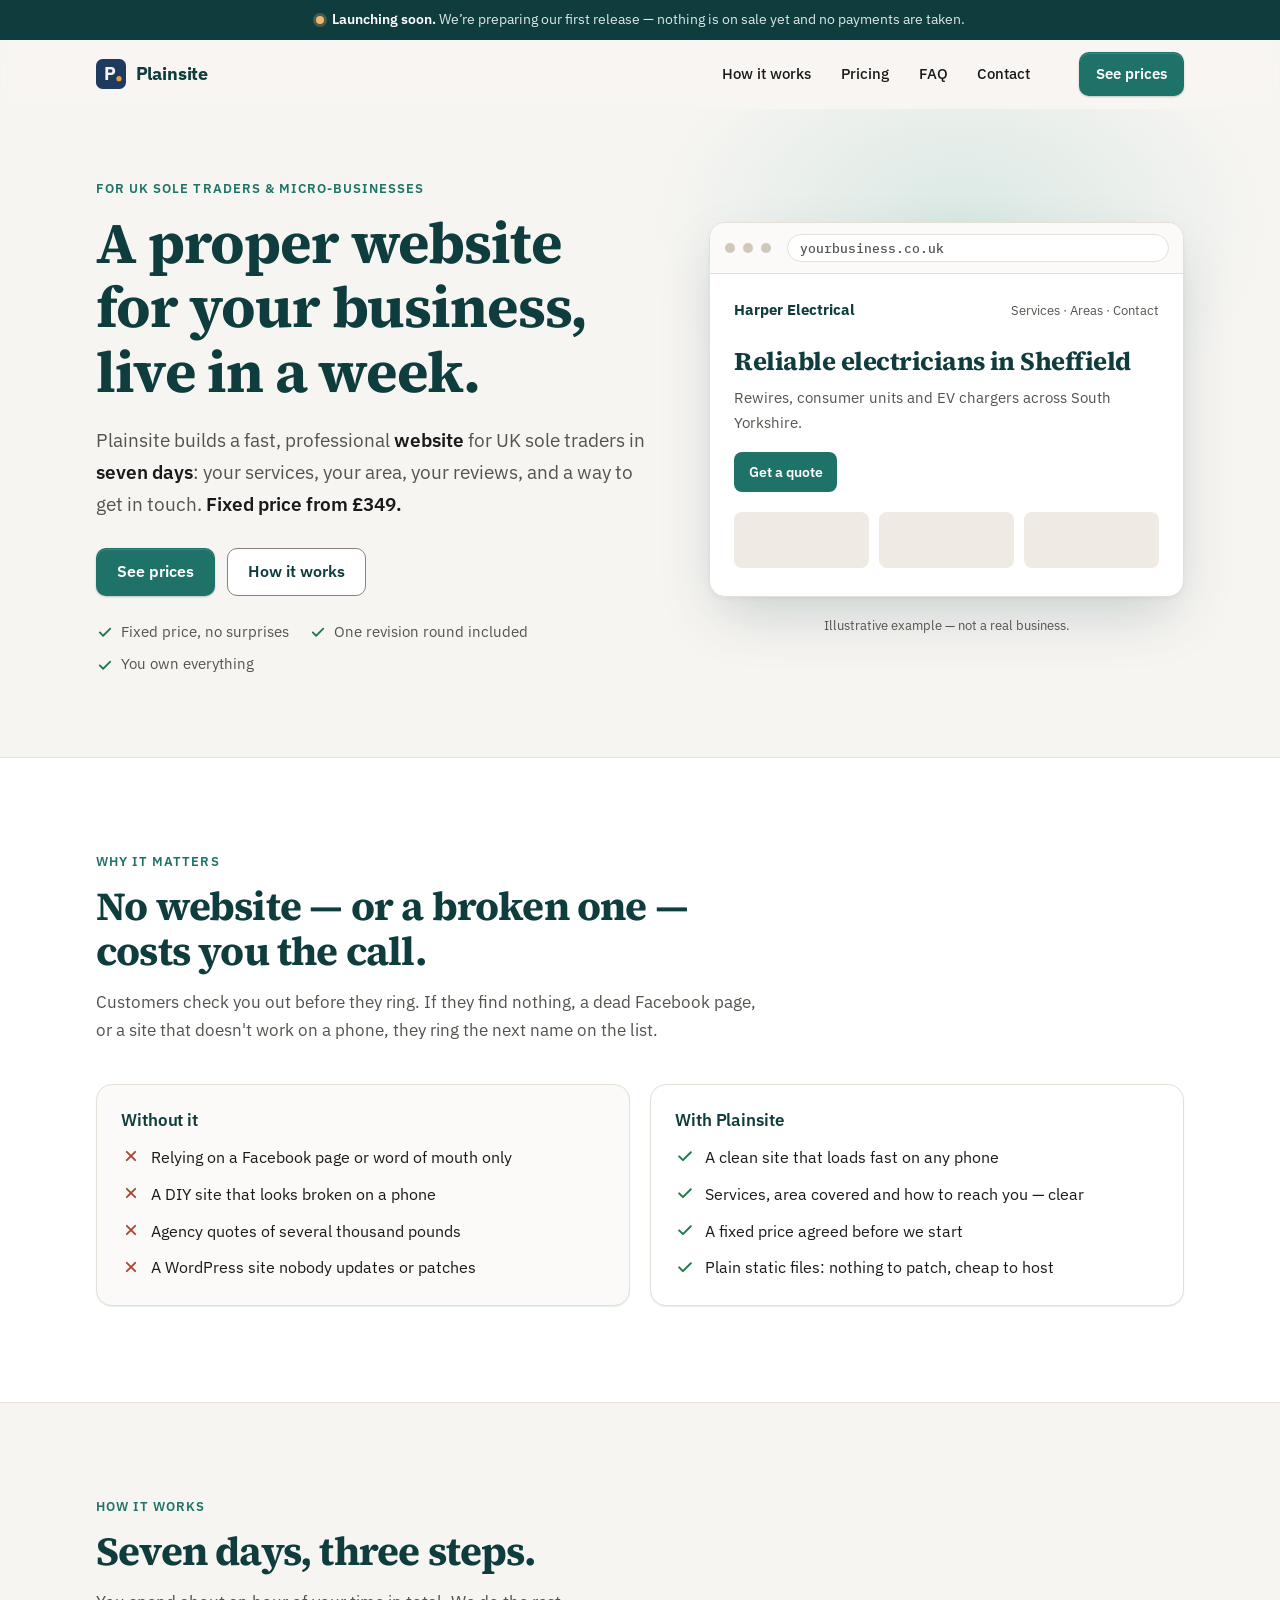
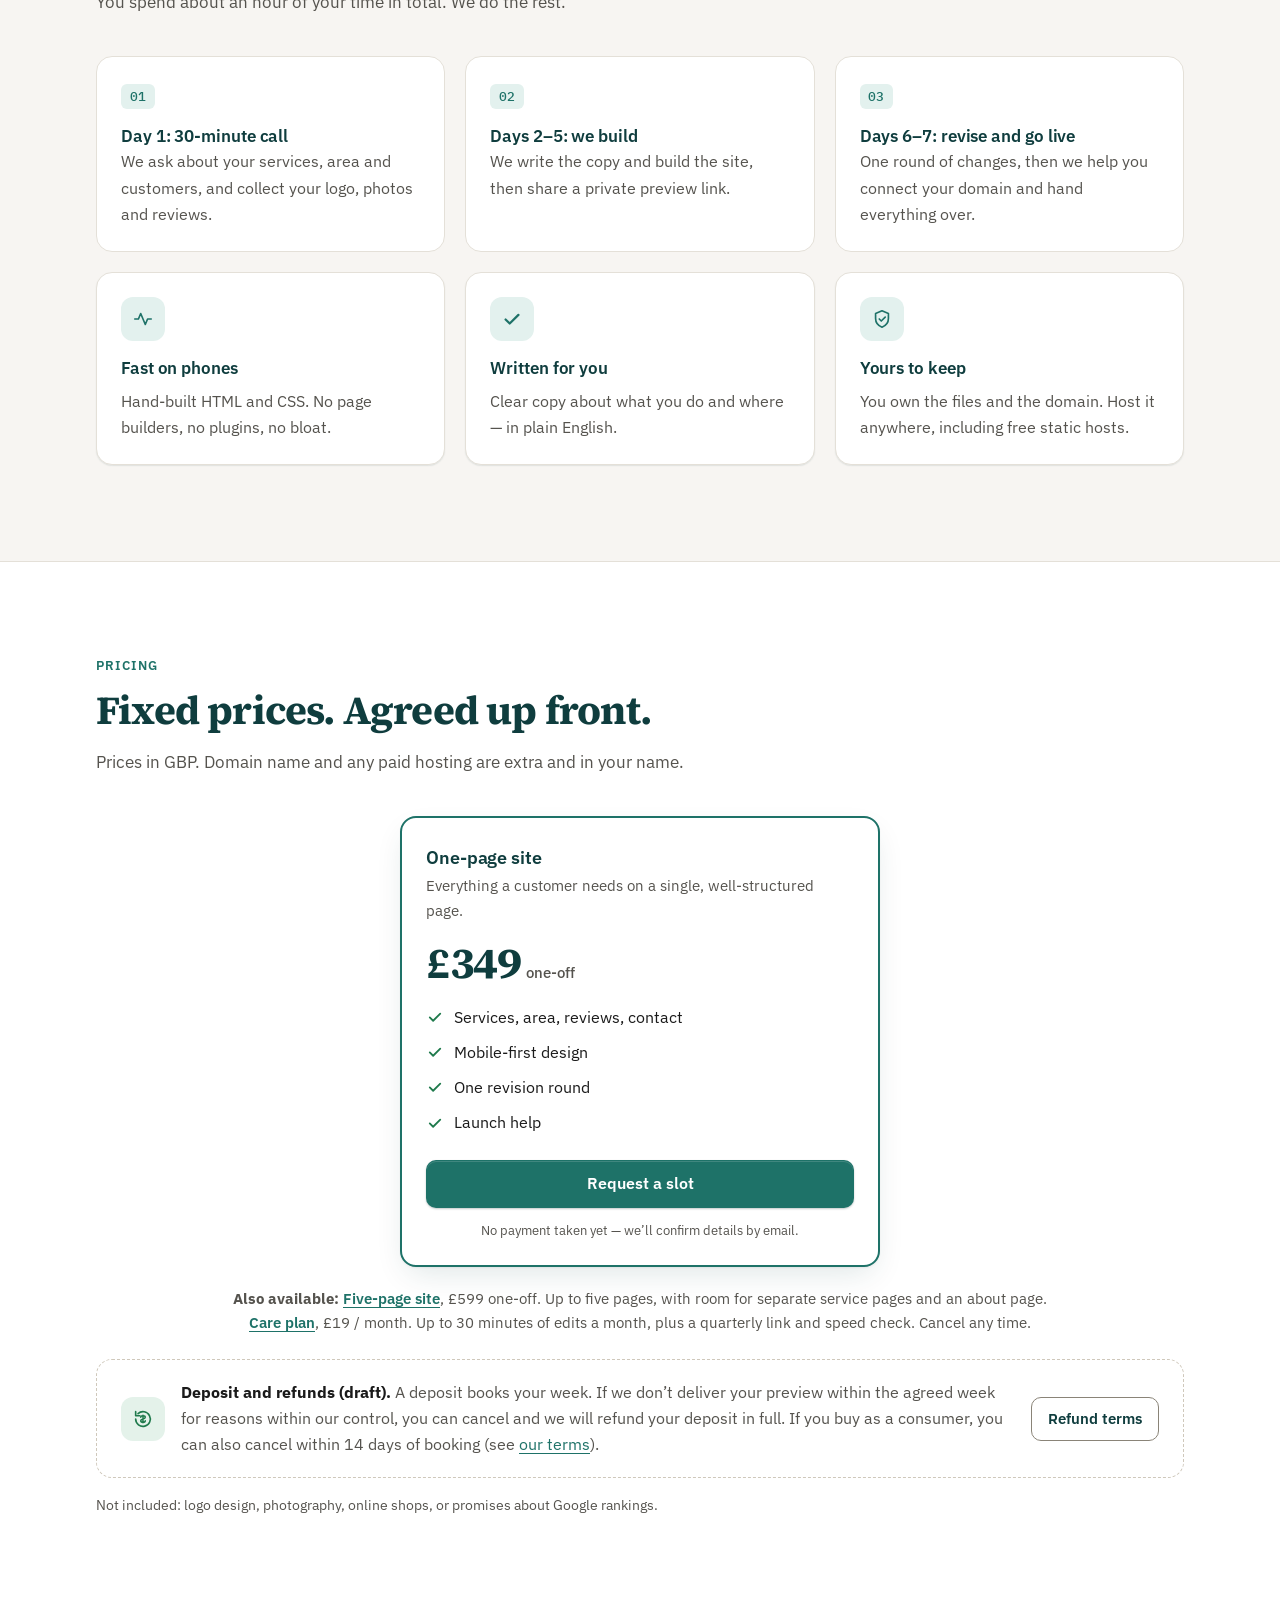
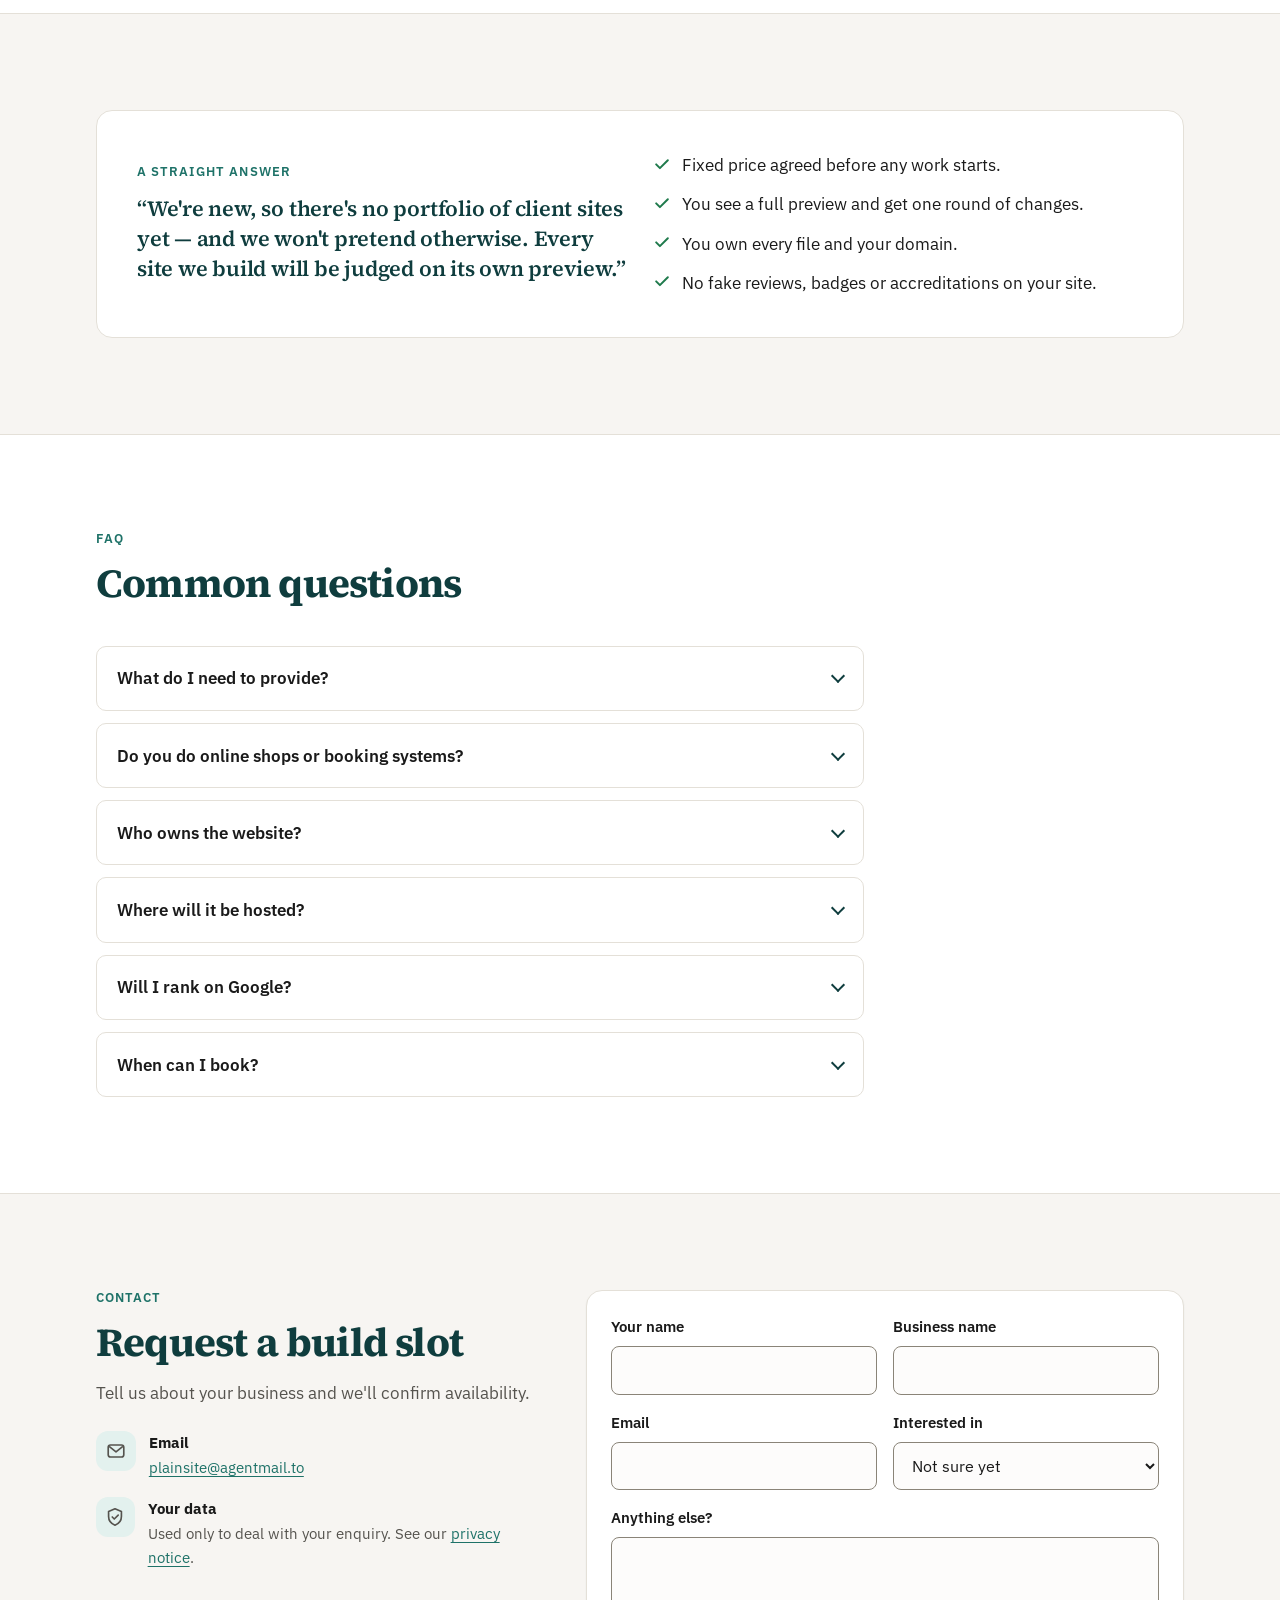
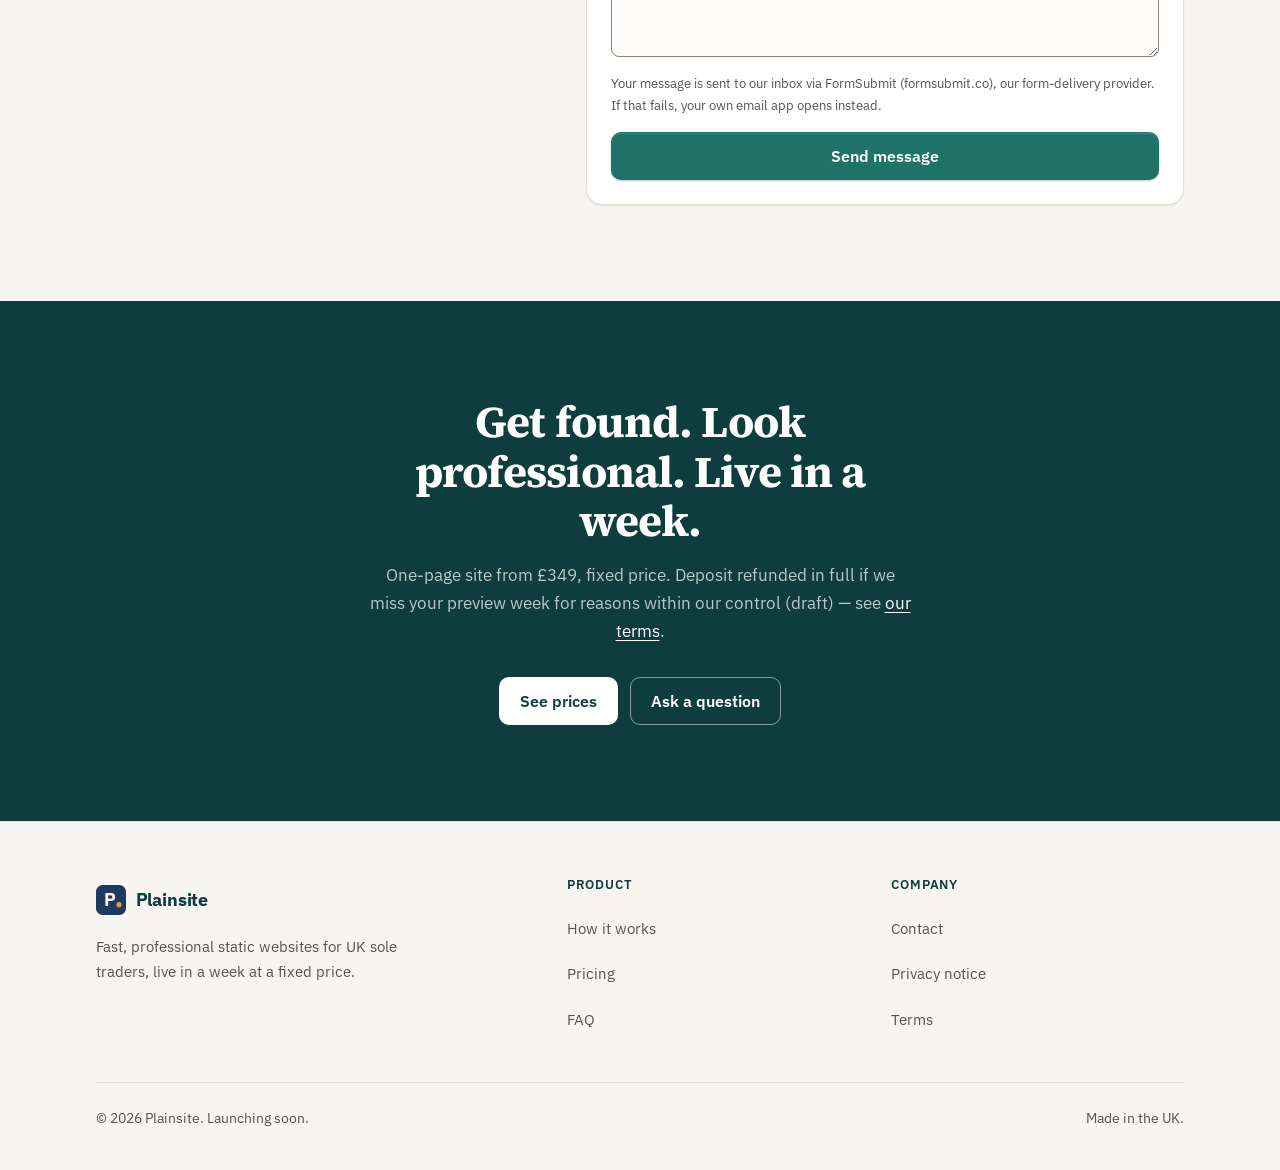
==== commit b1ec29c6: "Publish site 2026-10-19 18:13 BST" ====
--- a/index.html
+++ b/index.html
@@ -3,17 +3,26 @@
 <head>
   <meta charset="utf-8">
   <meta name="viewport" content="width=device-width, initial-scale=1">
-  <meta http-equiv="Content-Security-Policy" content="default-src 'self'; img-src 'self' data:; style-src 'self'; script-src 'self'; font-src 'self'; connect-src 'self' https://formsubmit.co; form-action 'self'; base-uri 'self'; object-src 'none'">
+  <meta http-equiv="Content-Security-Policy" content="default-src 'self'; img-src 'self' data: https://localreplyloop.goatcounter.com; style-src 'self'; script-src 'self'; font-src 'self'; connect-src 'self' https://formsubmit.co; form-action 'self'; base-uri 'self'; object-src 'none'">
   <meta name="referrer" content="strict-origin-when-cross-origin">
   <title>Plainsite — websites for UK sole traders, live in a week</title>
   <meta name="description" content="A fast, professional website for UK sole traders in seven days. Fixed price from £349, one revision round, no WordPress to maintain.">
-  <meta name="theme-color" content="#0F3D3E">
+  <meta name="theme-color" content="#1F3A5F">
   <meta property="og:type" content="website">
   <meta property="og:title" content="Plainsite — websites for UK sole traders, live in a week">
   <meta property="og:description" content="A fast, professional website for UK sole traders in seven days. Fixed price from £349, one revision round, no WordPress to maintain.">
   <meta property="og:image" content="https://evanturner557-del.github.io/plainsite/assets/og.png">
+  <meta property="og:image:width" content="1200">
+  <meta property="og:image:height" content="630">
+  <meta property="og:image:alt" content="Plainsite logo with the headline: A proper website for your business, live in a week.">
+  <meta property="og:site_name" content="Plainsite">
+  <meta property="og:locale" content="en_GB">
   <meta property="og:url" content="https://evanturner557-del.github.io/plainsite/">
   <meta name="twitter:card" content="summary_large_image">
+  <meta name="twitter:title" content="Plainsite — websites for UK sole traders, live in a week">
+  <meta name="twitter:description" content="A fast, professional website for UK sole traders in seven days. Fixed price from £349, one revision round, no WordPress to maintain.">
+  <meta name="twitter:image" content="https://evanturner557-del.github.io/plainsite/assets/og.png">
+  <meta name="twitter:image:alt" content="Plainsite logo with the headline: A proper website for your business, live in a week.">
   <link rel="canonical" href="https://evanturner557-del.github.io/plainsite/">
   <link rel="icon" href="assets/favicon.svg" type="image/svg+xml">
   <link rel="preload" href="_shared/fonts/source-serif-4-latin-700-normal.woff2" as="font" type="font/woff2" crossorigin>
@@ -23,6 +32,7 @@
   <script src="assets/config.js"></script>
   <script src="assets/analytics.js" defer></script>
   <script src="_shared/kit.js" defer></script>
+  <script type="application/ld+json">{"@context": "https://schema.org", "@type": "Organization", "name": "Plainsite", "url": "https://evanturner557-del.github.io/plainsite/", "logo": "https://evanturner557-del.github.io/plainsite/assets/favicon.svg", "description": "A fast, professional website for UK sole traders in seven days. Fixed price from £349, one revision round, no WordPress to maintain."}</script>
 </head>
 <body>
 <svg width="0" height="0" aria-hidden="true" focusable="false" class="x-s5">
@@ -45,7 +55,7 @@
 <div class="announce" role="region" aria-label="Site notice"><div class="container"><span class="dot" aria-hidden="true"></span><span><strong>Launching soon.</strong> We’re preparing our first release — nothing is on sale yet and no payments are taken.</span></div></div>
 <header class="site-header">
   <div class="container">
-    <a class="brand" href="./"><svg viewBox="0 0 64 64" aria-hidden="true"><rect width="64" height="64" rx="14" fill="#0F3D3E"/><text x="30" y="45" text-anchor="middle" font-family="Source Serif 4, Georgia, serif" font-weight="700" font-size="38" fill="#F7F5F2">P</text><circle cx="49" cy="42" r="5.5" fill="#2A9D8F"/></svg>Plainsite</a>
+    <a class="brand" href="./"><svg viewBox="0 0 64 64" aria-hidden="true"><rect width="64" height="64" rx="14" fill="#1F3A5F"/><text x="30" y="45" text-anchor="middle" font-family="Source Serif 4, Georgia, serif" font-weight="700" font-size="38" fill="#F7F5F2">P</text><circle cx="49" cy="42" r="5.5" fill="#E9A23B"/></svg>Plainsite</a>
     <nav class="nav" aria-label="Primary"><a href="#how">How it works</a><a href="#pricing">Pricing</a><a href="#faq">FAQ</a><a href="#contact">Contact</a></nav>
     <a class="btn btn--primary btn--sm header-cta" href="#pricing" data-cta="header">See prices</a>
     <button class="nav-toggle" type="button" aria-controls="mobile-nav" aria-expanded="false" aria-label="Open menu"><svg aria-hidden="true"><use href="#i-menu"/></svg></button>
@@ -91,11 +101,10 @@
   <section class="section section--tint" id="pricing">
     <div class="container">
       <div class="section-head"><span class="eyebrow">Pricing</span><h2>Fixed prices. Agreed up front.</h2><p>Prices in GBP. Domain name and any paid hosting are extra and in your name.</p></div>
-      <div class="pricing"><article class="tier tier--featured"><h3>One-page site</h3><p class="tier__for">Everything a customer needs on a single, well-structured page.</p>
-          <p class="price"><b>£349</b><span>one-off</span></p><ul class="checks"><li><svg aria-hidden="true"><use href="#i-check"/></svg>Services, area, reviews, contact</li><li><svg aria-hidden="true"><use href="#i-check"/></svg>Mobile-first design</li><li><svg aria-hidden="true"><use href="#i-check"/></svg>One revision round</li><li><svg aria-hidden="true"><use href="#i-check"/></svg>Launch help</li></ul><div class="cta-wrap"><a class="btn btn--primary btn--block" href="#contact" data-cta="enquire" data-plan="one-page">Request a slot</a><p class="sub">No payment taken yet — we’ll confirm details by email.</p></div></article><article class="tier"><h3>Five-page site</h3><p class="tier__for">Room for separate service pages and an about page.</p>
-          <p class="price"><b>£599</b><span>one-off</span></p><ul class="checks"><li><svg aria-hidden="true"><use href="#i-check"/></svg>Up to five pages</li><li><svg aria-hidden="true"><use href="#i-check"/></svg>Basic on-page SEO</li><li><svg aria-hidden="true"><use href="#i-check"/></svg>One revision round</li><li><svg aria-hidden="true"><use href="#i-check"/></svg>Launch help</li></ul><div class="cta-wrap"><a class="btn btn--ghost btn--block" href="#contact" data-cta="enquire" data-plan="five-page">Ask about five pages</a></div></article><article class="tier"><h3>Care plan</h3><p class="tier__for">Small edits and checks after launch.</p>
-          <p class="price"><b>£19</b><span>/ month</span></p><ul class="checks"><li><svg aria-hidden="true"><use href="#i-check"/></svg>Up to 30 minutes of edits a month</li><li><svg aria-hidden="true"><use href="#i-check"/></svg>Quarterly link and speed check</li><li><svg aria-hidden="true"><use href="#i-check"/></svg>Cancel any time</li></ul><div class="cta-wrap"><a class="btn btn--ghost btn--block" href="#contact" data-cta="enquire" data-plan="care">Ask about care</a></div></article></div>
-      <div class="guarantee"><div class="icon"><svg aria-hidden="true"><use href="#i-refund"/></svg></div><p><strong>Deposit and refunds.</strong> A deposit books your week. If we don’t deliver your preview within the agreed week for reasons within our control, you can cancel and we will refund your deposit in full. If you buy as a consumer, you can also cancel within 14 days of booking (see <a href="terms.html#refunds">our terms</a>).</p><a class="btn btn--ghost btn--sm" href="terms.html#refunds">Refund terms</a></div>
+      <div class="pricing pricing--single"><article class="tier tier--featured"><h3>One-page site</h3><p class="tier__for">Everything a customer needs on a single, well-structured page.</p>
+          <p class="price"><b>£349</b><span>one-off</span></p><ul class="checks"><li><svg aria-hidden="true"><use href="#i-check"/></svg>Services, area, reviews, contact</li><li><svg aria-hidden="true"><use href="#i-check"/></svg>Mobile-first design</li><li><svg aria-hidden="true"><use href="#i-check"/></svg>One revision round</li><li><svg aria-hidden="true"><use href="#i-check"/></svg>Launch help</li></ul><div class="cta-wrap"><a class="btn btn--primary btn--block" href="#contact" data-cta="enquire" data-plan="one-page">Request a slot</a><p class="sub">No payment taken yet — we’ll confirm details by email.</p></div></article></div>
+      <p class="tier-more"><strong>Also available:</strong> <a href="#contact" data-cta="enquire-more" data-plan="five-page">Five-page site</a>, £599 one-off. Up to five pages, with room for separate service pages and an about page.<br><a href="#contact" data-cta="enquire-more" data-plan="care">Care plan</a>, £19 / month. Up to 30 minutes of edits a month, plus a quarterly link and speed check. Cancel any time.</p>
+      <div class="guarantee"><div class="icon"><svg aria-hidden="true"><use href="#i-refund"/></svg></div><p><strong>Deposit and refunds <span data-draft="refund">(draft)</span>.</strong> A deposit books your week. If we don’t deliver your preview within the agreed week for reasons within our control, you can cancel and we will refund your deposit in full. If you buy as a consumer, you can also cancel within 14 days of booking (see <a href="terms.html#refunds">our terms</a>).</p><a class="btn btn--ghost btn--sm" href="terms.html#refunds">Refund terms</a></div>
       <p class="fineprint">Not included: logo design, photography, online shops, or promises about Google rankings.</p>
     </div>
   </section>
@@ -131,14 +140,14 @@
     </div>
   </section>
   <section class="section section--ink">
-    <div class="container final-cta"><h2>Get found. Look professional. Live in a week.</h2><p>One-page site from £349, fixed price. Deposit refunded in full if we miss your preview week for reasons within our control — see <a href="terms.html#refunds">our terms</a>.</p>
+    <div class="container final-cta"><h2>Get found. Look professional. Live in a week.</h2><p>One-page site from £349, fixed price. Deposit refunded in full if we miss your preview week for reasons within our control (draft) — see <a href="terms.html#refunds">our terms</a>.</p>
       <div class="btn-row"><a class="btn btn--light" href="#pricing" data-cta="final">See prices</a><a class="btn btn--outline-light" href="#contact" data-cta="final-contact">Ask a question</a></div></div>
   </section>
 </main>
 <footer class="site-footer">
   <div class="container">
     <div class="footer-grid">
-      <div><a class="brand" href="./"><svg viewBox="0 0 64 64" aria-hidden="true"><rect width="64" height="64" rx="14" fill="#0F3D3E"/><text x="30" y="45" text-anchor="middle" font-family="Source Serif 4, Georgia, serif" font-weight="700" font-size="38" fill="#F7F5F2">P</text><circle cx="49" cy="42" r="5.5" fill="#2A9D8F"/></svg>Plainsite</a><p class="x-s10">Fast, professional static websites for UK sole traders, live in a week at a fixed price.</p></div>
+      <div><a class="brand" href="./"><svg viewBox="0 0 64 64" aria-hidden="true"><rect width="64" height="64" rx="14" fill="#1F3A5F"/><text x="30" y="45" text-anchor="middle" font-family="Source Serif 4, Georgia, serif" font-weight="700" font-size="38" fill="#F7F5F2">P</text><circle cx="49" cy="42" r="5.5" fill="#E9A23B"/></svg>Plainsite</a><p class="x-s10">Fast, professional static websites for UK sole traders, live in a week at a fixed price.</p></div>
       <div><h2>Product</h2><ul><li><a href="#how">How it works</a></li><li><a href="#pricing">Pricing</a></li><li><a href="#faq">FAQ</a></li></ul></div>
       <div><h2>Company</h2><ul><li><a href="#contact">Contact</a></li><li><a href="privacy.html">Privacy notice</a></li><li><a href="terms.html">Terms</a></li></ul></div>
     </div>
--- a/_shared/kit.css
+++ b/_shared/kit.css
@@ -325,3 +325,7 @@
 .launch-facts .icon svg { width: 18px; height: 18px; }
 
 .section--ink a:not(.btn){color:#fff;text-decoration:underline}
+.pricing--single { max-width: 30rem; margin-inline: auto; }
+@media (min-width: 60rem) { .pricing.pricing--single { grid-template-columns: 1fr; } }
+.tier-more { max-width: 64rem; margin: 1.25rem auto 0; text-align: center; color: var(--muted); font-size: .9375rem; line-height: 1.6; }
+.tier-more a { font-weight: 600; white-space: nowrap; }
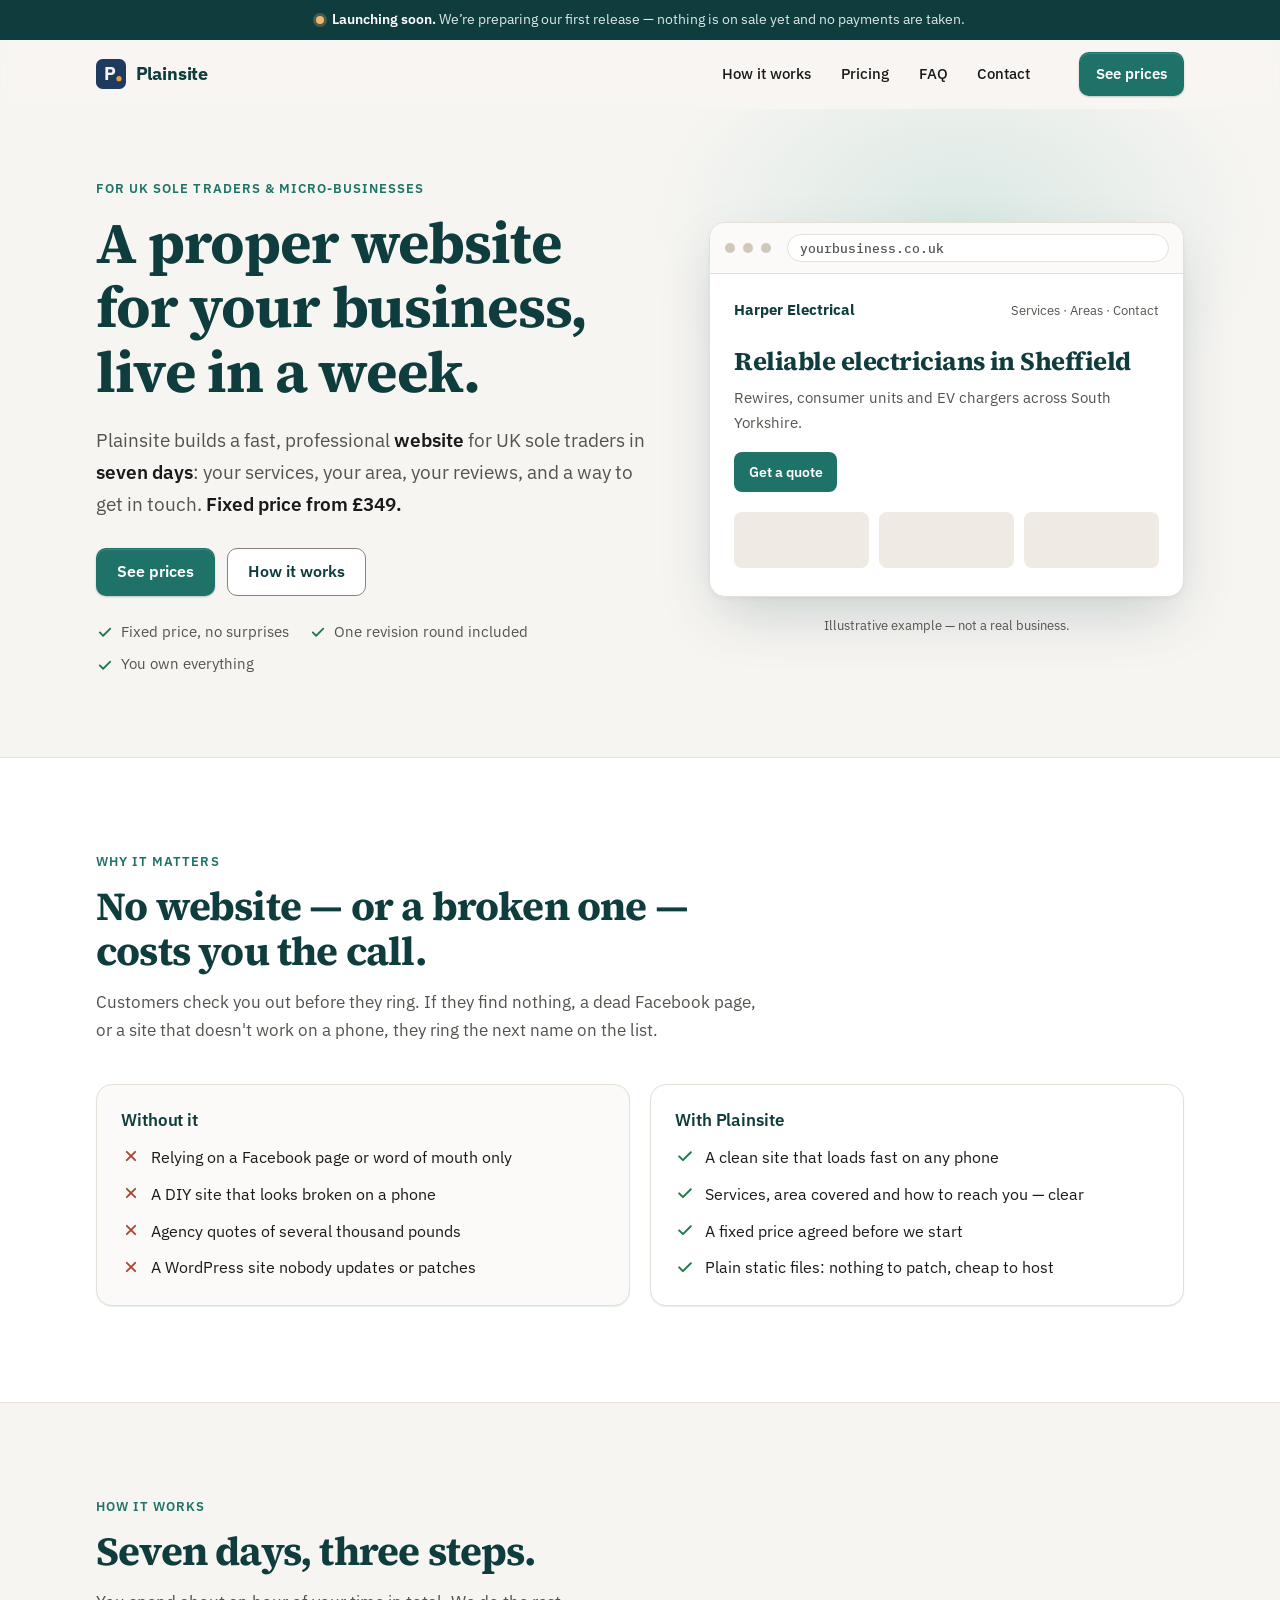
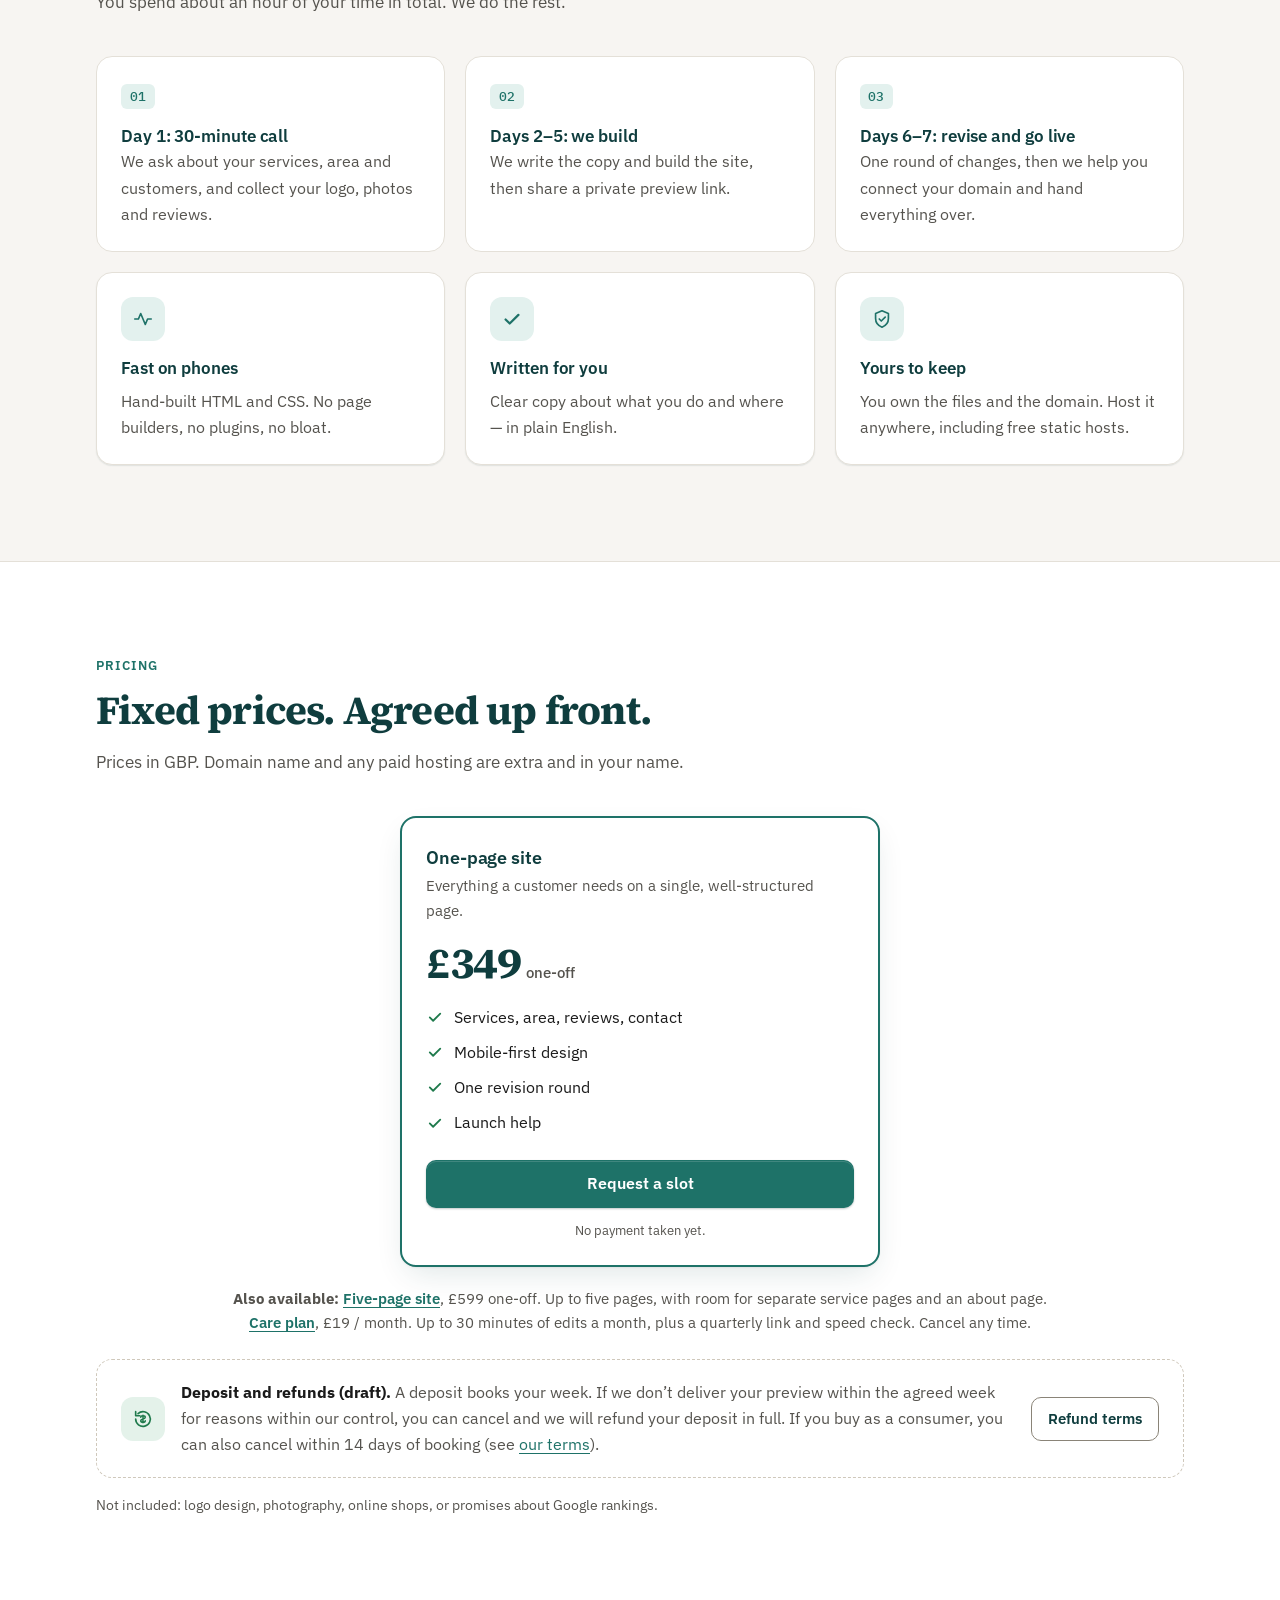
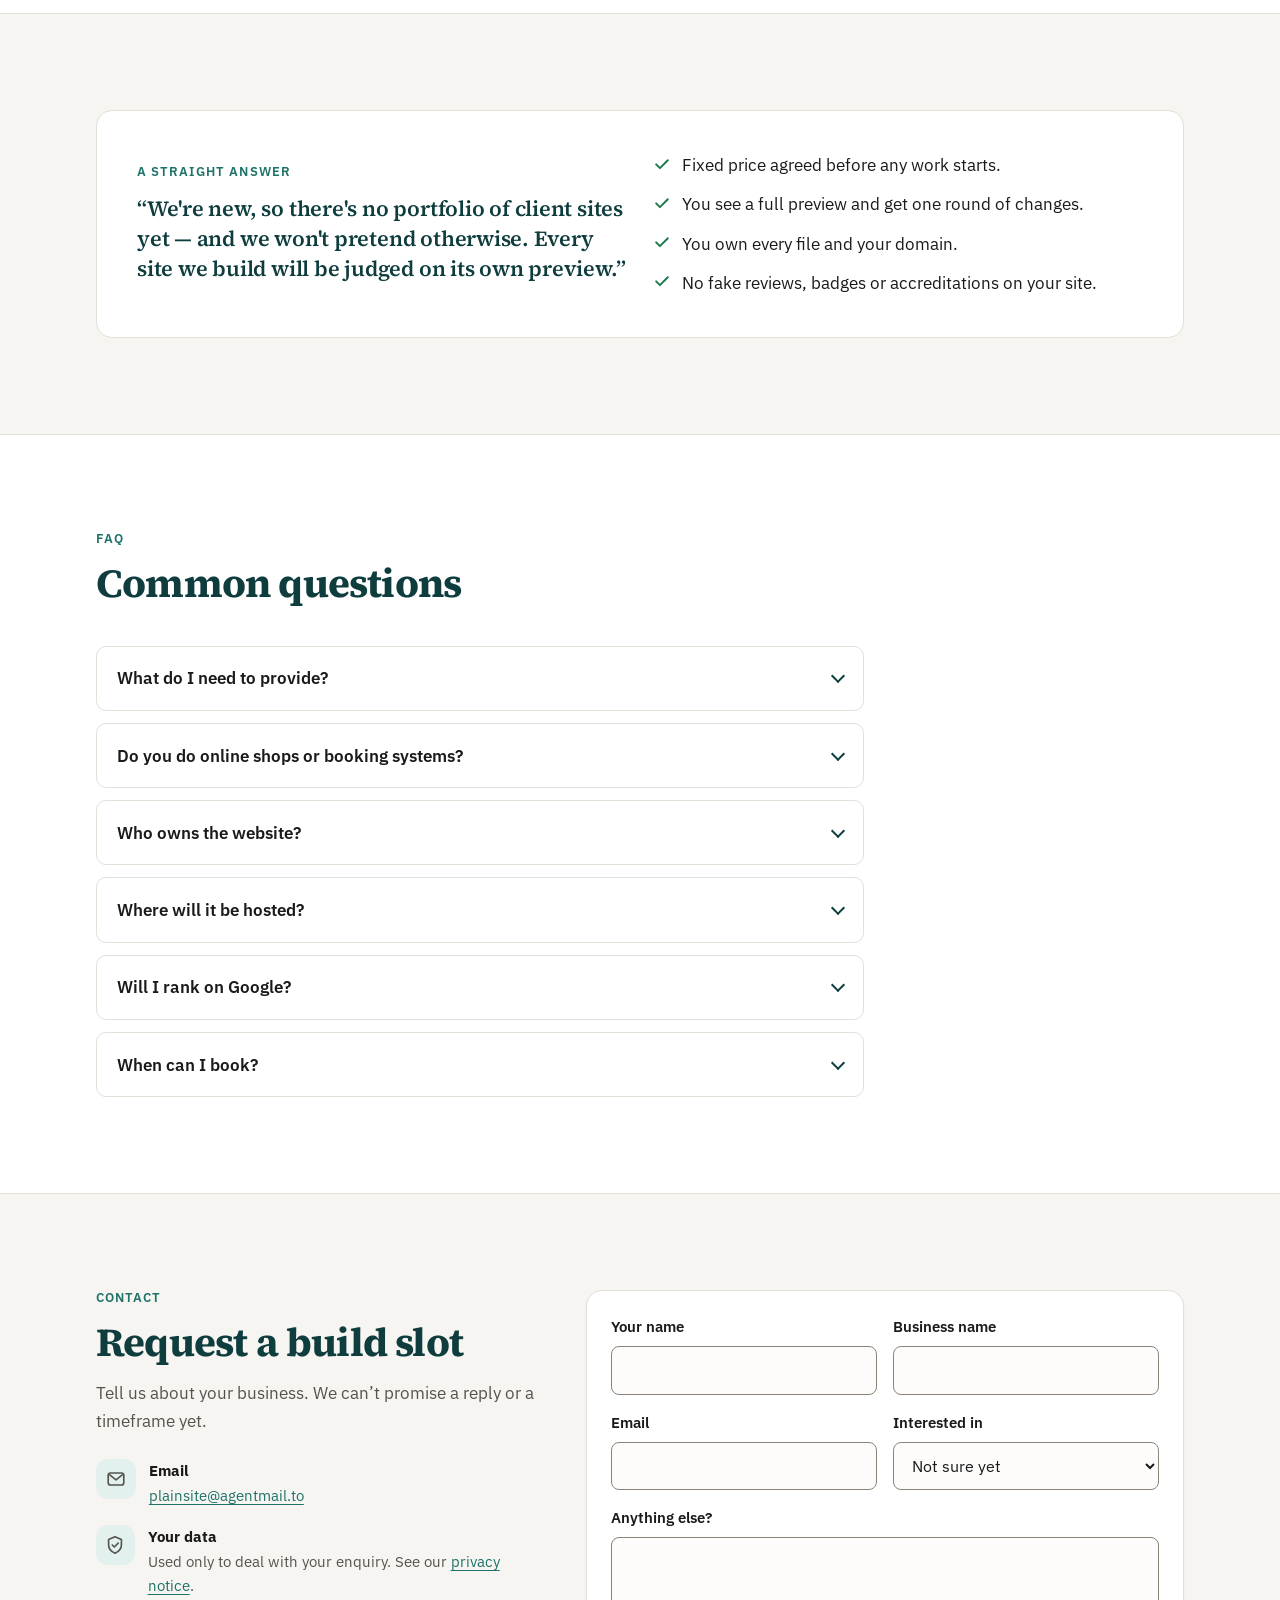
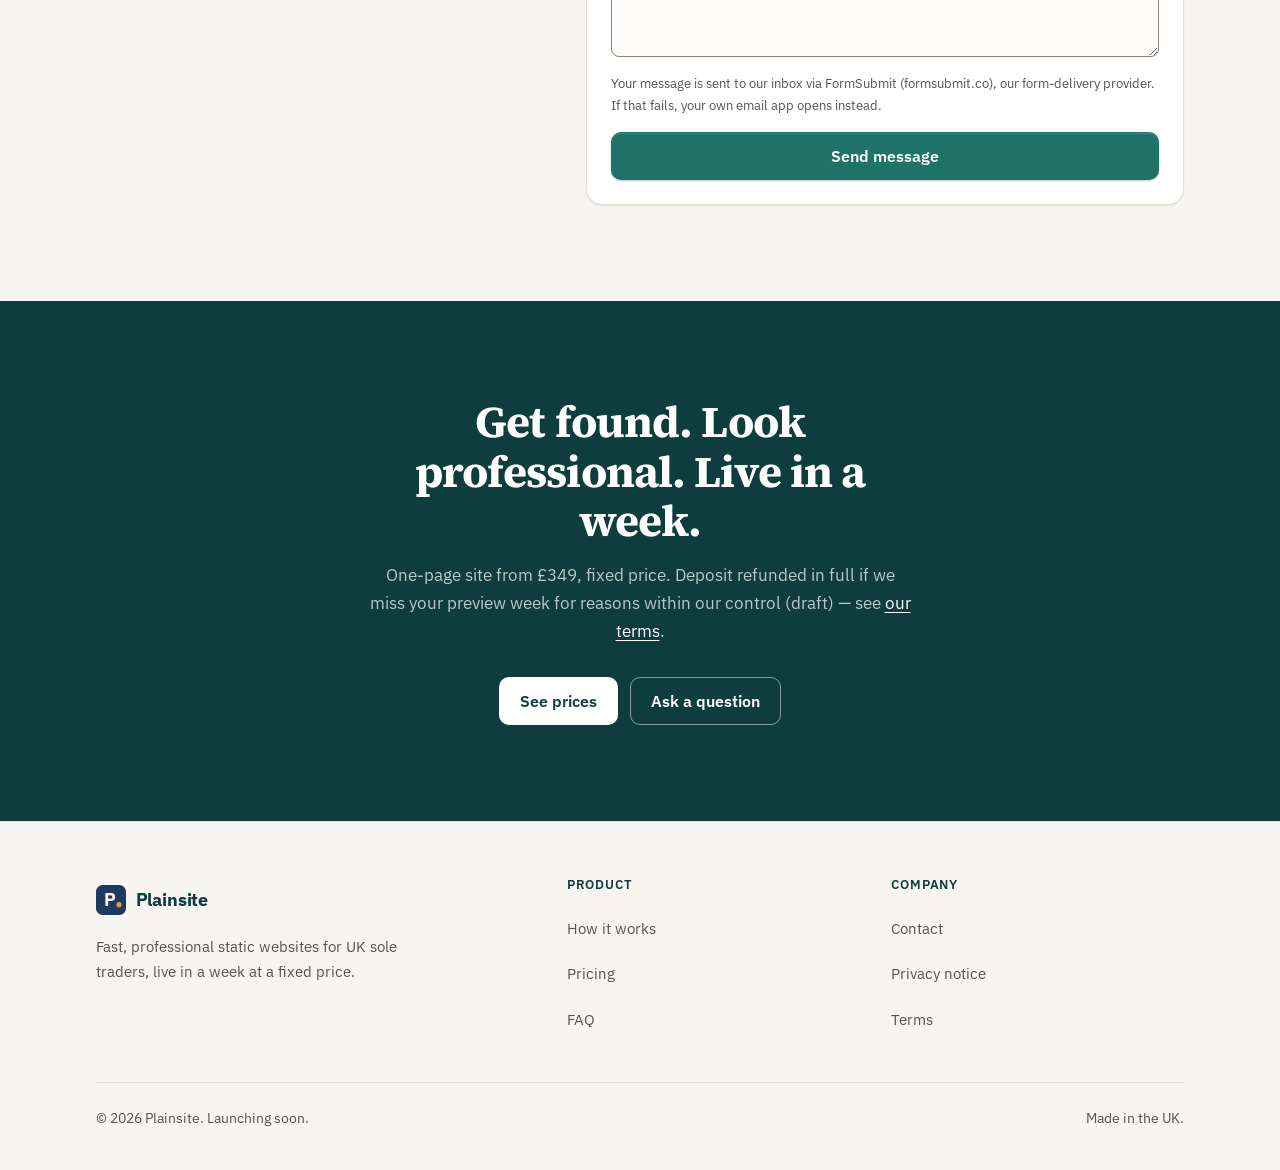
==== commit 0ba827d1: "Publish site 2026-10-20 07:58 BST" ====
--- a/index.html
+++ b/index.html
@@ -102,7 +102,7 @@
     <div class="container">
       <div class="section-head"><span class="eyebrow">Pricing</span><h2>Fixed prices. Agreed up front.</h2><p>Prices in GBP. Domain name and any paid hosting are extra and in your name.</p></div>
       <div class="pricing pricing--single"><article class="tier tier--featured"><h3>One-page site</h3><p class="tier__for">Everything a customer needs on a single, well-structured page.</p>
-          <p class="price"><b>£349</b><span>one-off</span></p><ul class="checks"><li><svg aria-hidden="true"><use href="#i-check"/></svg>Services, area, reviews, contact</li><li><svg aria-hidden="true"><use href="#i-check"/></svg>Mobile-first design</li><li><svg aria-hidden="true"><use href="#i-check"/></svg>One revision round</li><li><svg aria-hidden="true"><use href="#i-check"/></svg>Launch help</li></ul><div class="cta-wrap"><a class="btn btn--primary btn--block" href="#contact" data-cta="enquire" data-plan="one-page">Request a slot</a><p class="sub">No payment taken yet — we’ll confirm details by email.</p></div></article></div>
+          <p class="price"><b>£349</b><span>one-off</span></p><ul class="checks"><li><svg aria-hidden="true"><use href="#i-check"/></svg>Services, area, reviews, contact</li><li><svg aria-hidden="true"><use href="#i-check"/></svg>Mobile-first design</li><li><svg aria-hidden="true"><use href="#i-check"/></svg>One revision round</li><li><svg aria-hidden="true"><use href="#i-check"/></svg>Launch help</li></ul><div class="cta-wrap"><a class="btn btn--primary btn--block" href="#contact" data-cta="enquire" data-plan="one-page">Request a slot</a><p class="sub">No payment taken yet.</p></div></article></div>
       <p class="tier-more"><strong>Also available:</strong> <a href="#contact" data-cta="enquire-more" data-plan="five-page">Five-page site</a>, £599 one-off. Up to five pages, with room for separate service pages and an about page.<br><a href="#contact" data-cta="enquire-more" data-plan="care">Care plan</a>, £19 / month. Up to 30 minutes of edits a month, plus a quarterly link and speed check. Cancel any time.</p>
       <div class="guarantee"><div class="icon"><svg aria-hidden="true"><use href="#i-refund"/></svg></div><p><strong>Deposit and refunds <span data-draft="refund">(draft)</span>.</strong> A deposit books your week. If we don’t deliver your preview within the agreed week for reasons within our control, you can cancel and we will refund your deposit in full. If you buy as a consumer, you can also cancel within 14 days of booking (see <a href="terms.html#refunds">our terms</a>).</p><a class="btn btn--ghost btn--sm" href="terms.html#refunds">Refund terms</a></div>
       <p class="fineprint">Not included: logo design, photography, online shops, or promises about Google rankings.</p>
@@ -119,7 +119,7 @@
       <div>
         <span class="eyebrow">Contact</span>
         <h2 class="x-s8">Request a build slot</h2>
-        <p class="x-s9">Tell us about your business and we&#x27;ll confirm availability.</p>
+        <p class="x-s9">Tell us about your business. We can’t promise a reply or a timeframe yet.</p>
         <ul class="contact-points"><li><span class="icon" aria-hidden="true"><svg><use href="#i-mail"/></svg></span><span><b>Email</b><a href="mailto:plainsite@agentmail.to">plainsite@agentmail.to</a></span></li>
           <li><span class="icon" aria-hidden="true"><svg><use href="#i-shield"/></svg></span><span><b>Your data</b>Used only to deal with your enquiry. See our <a href="privacy.html">privacy notice</a>.</span></li></ul>
       </div>
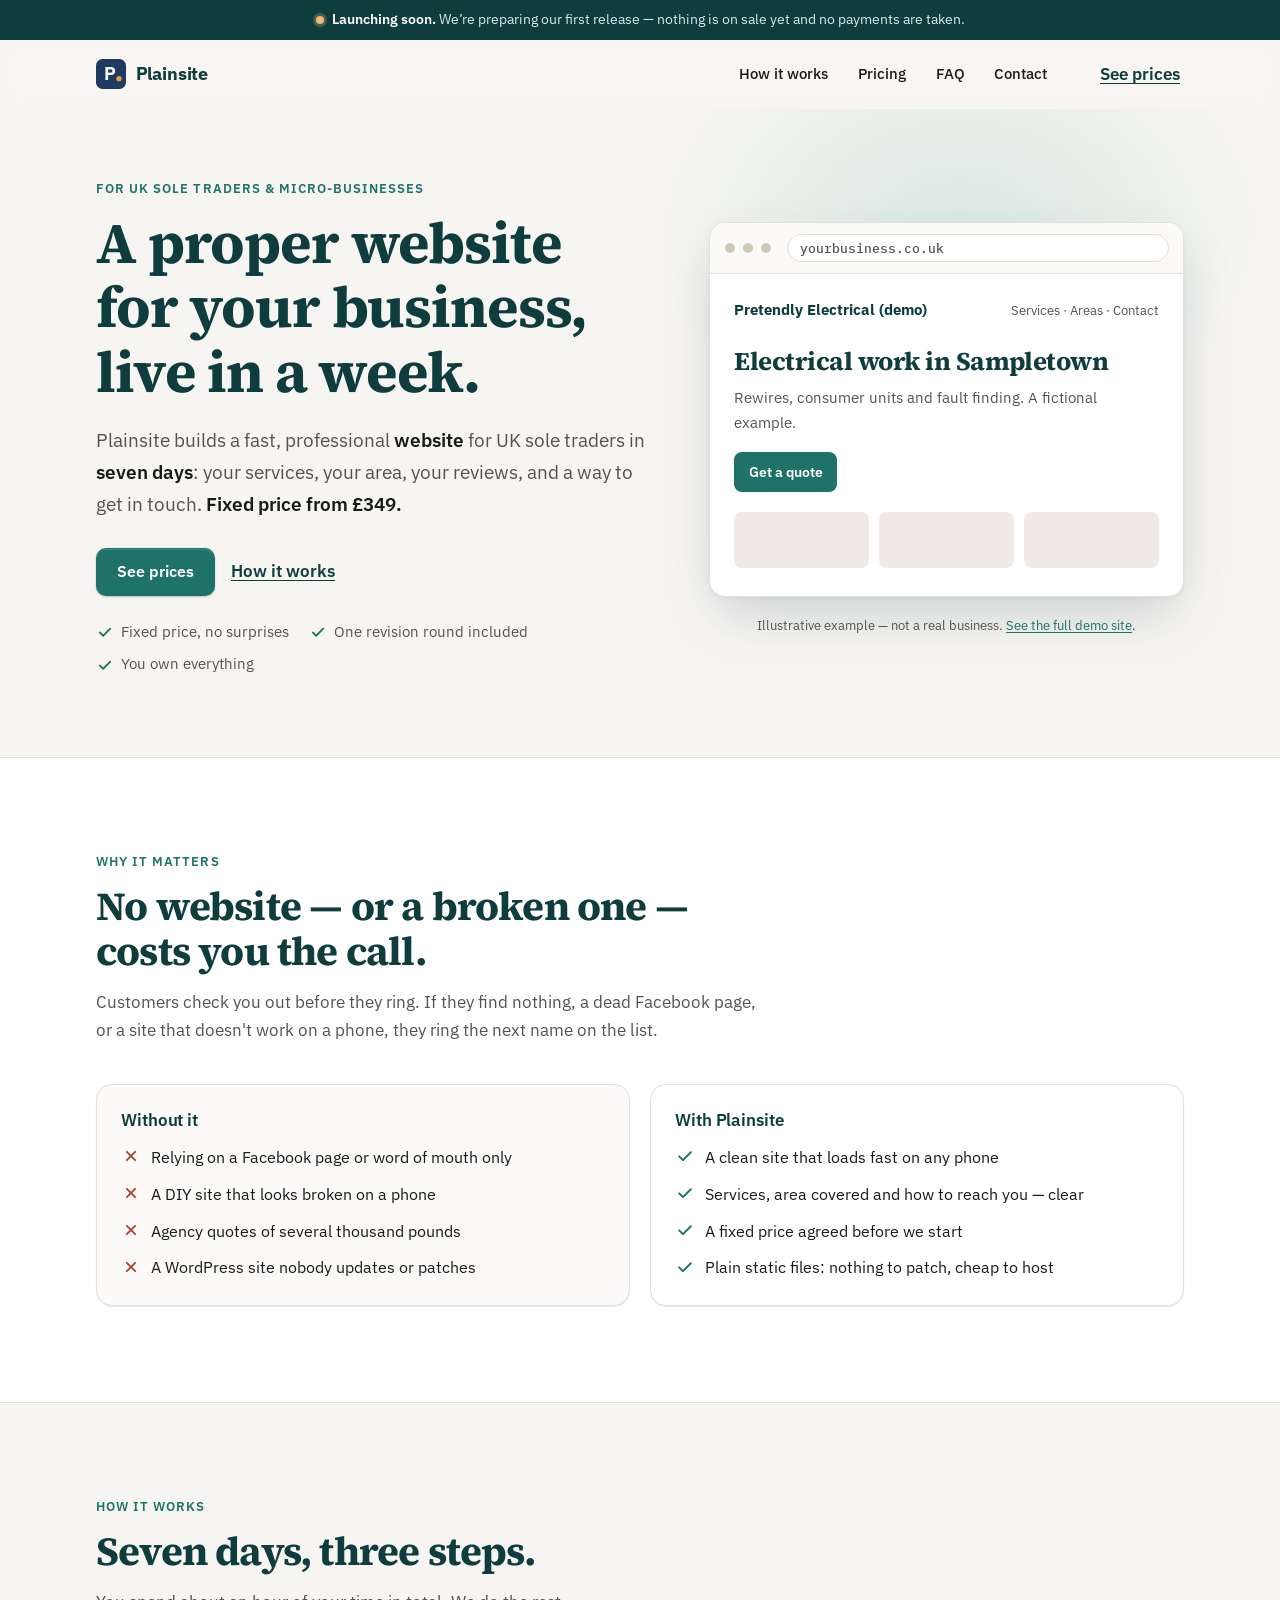
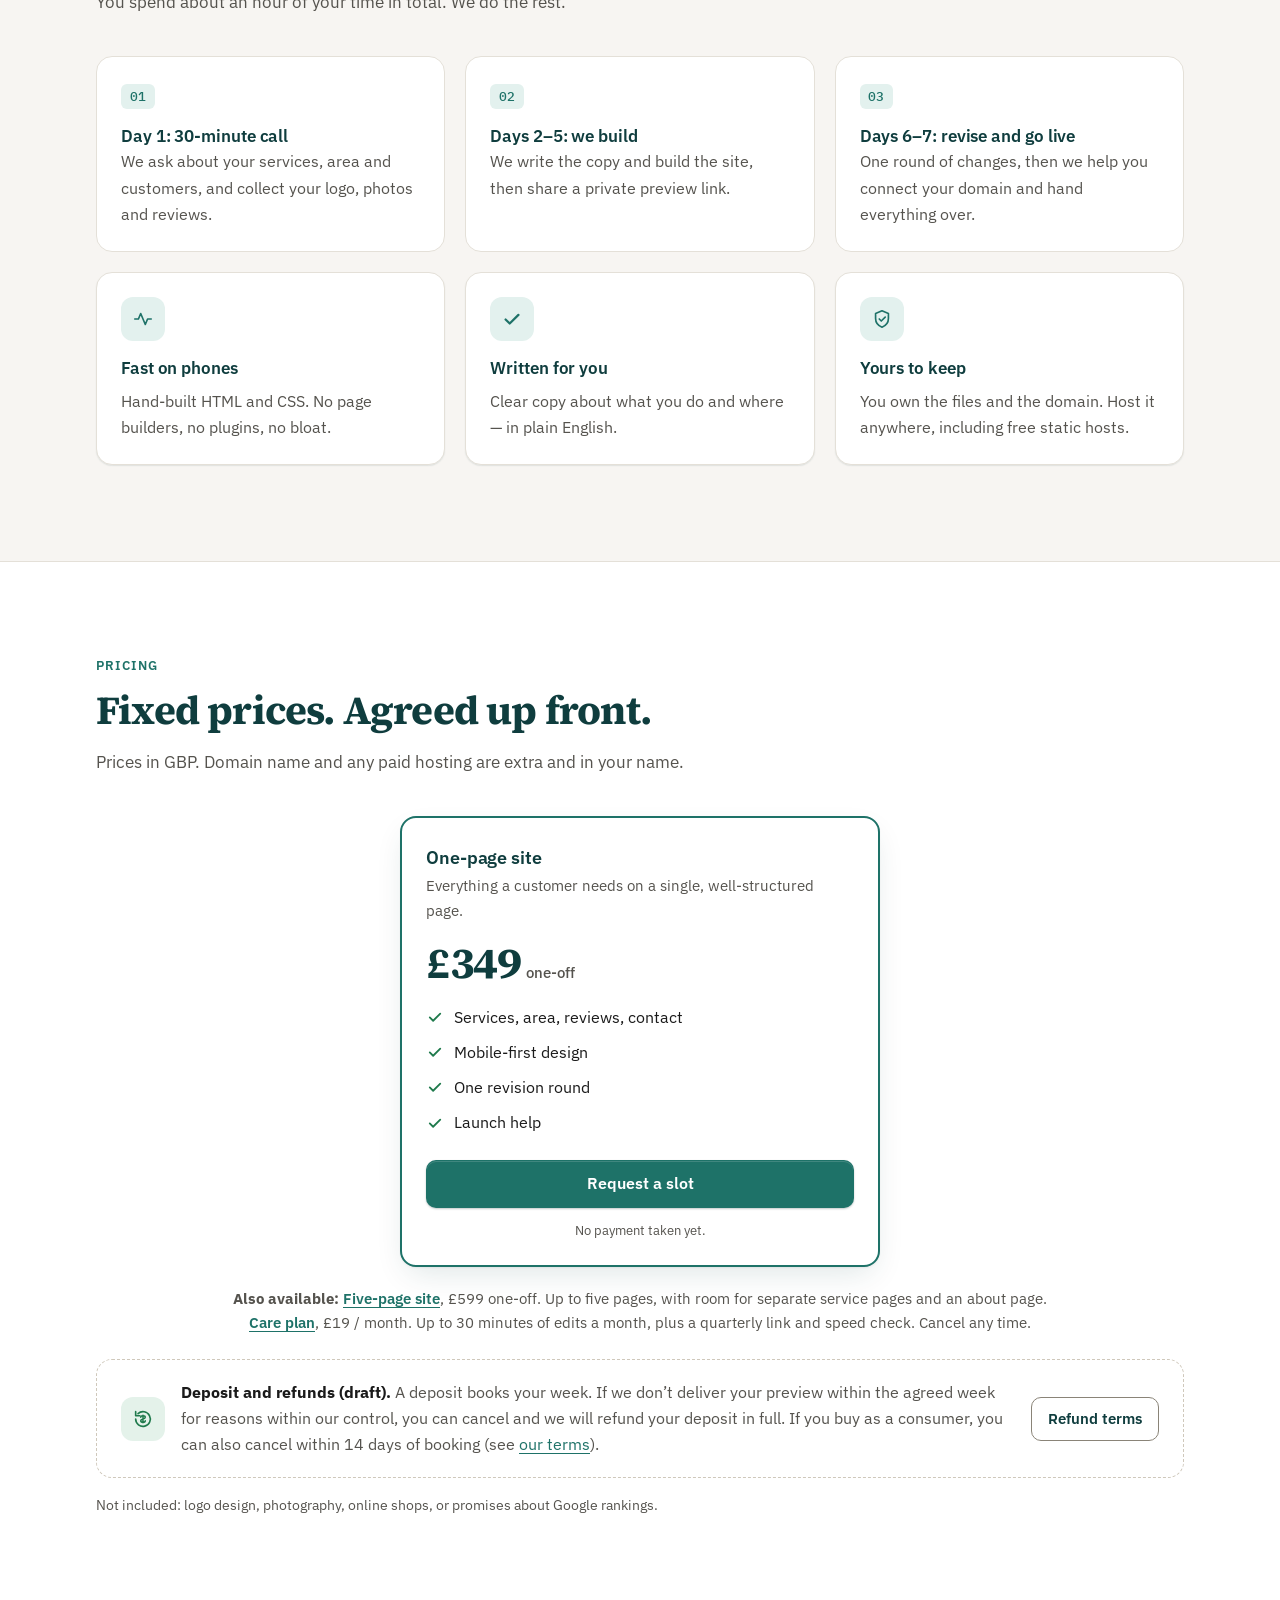
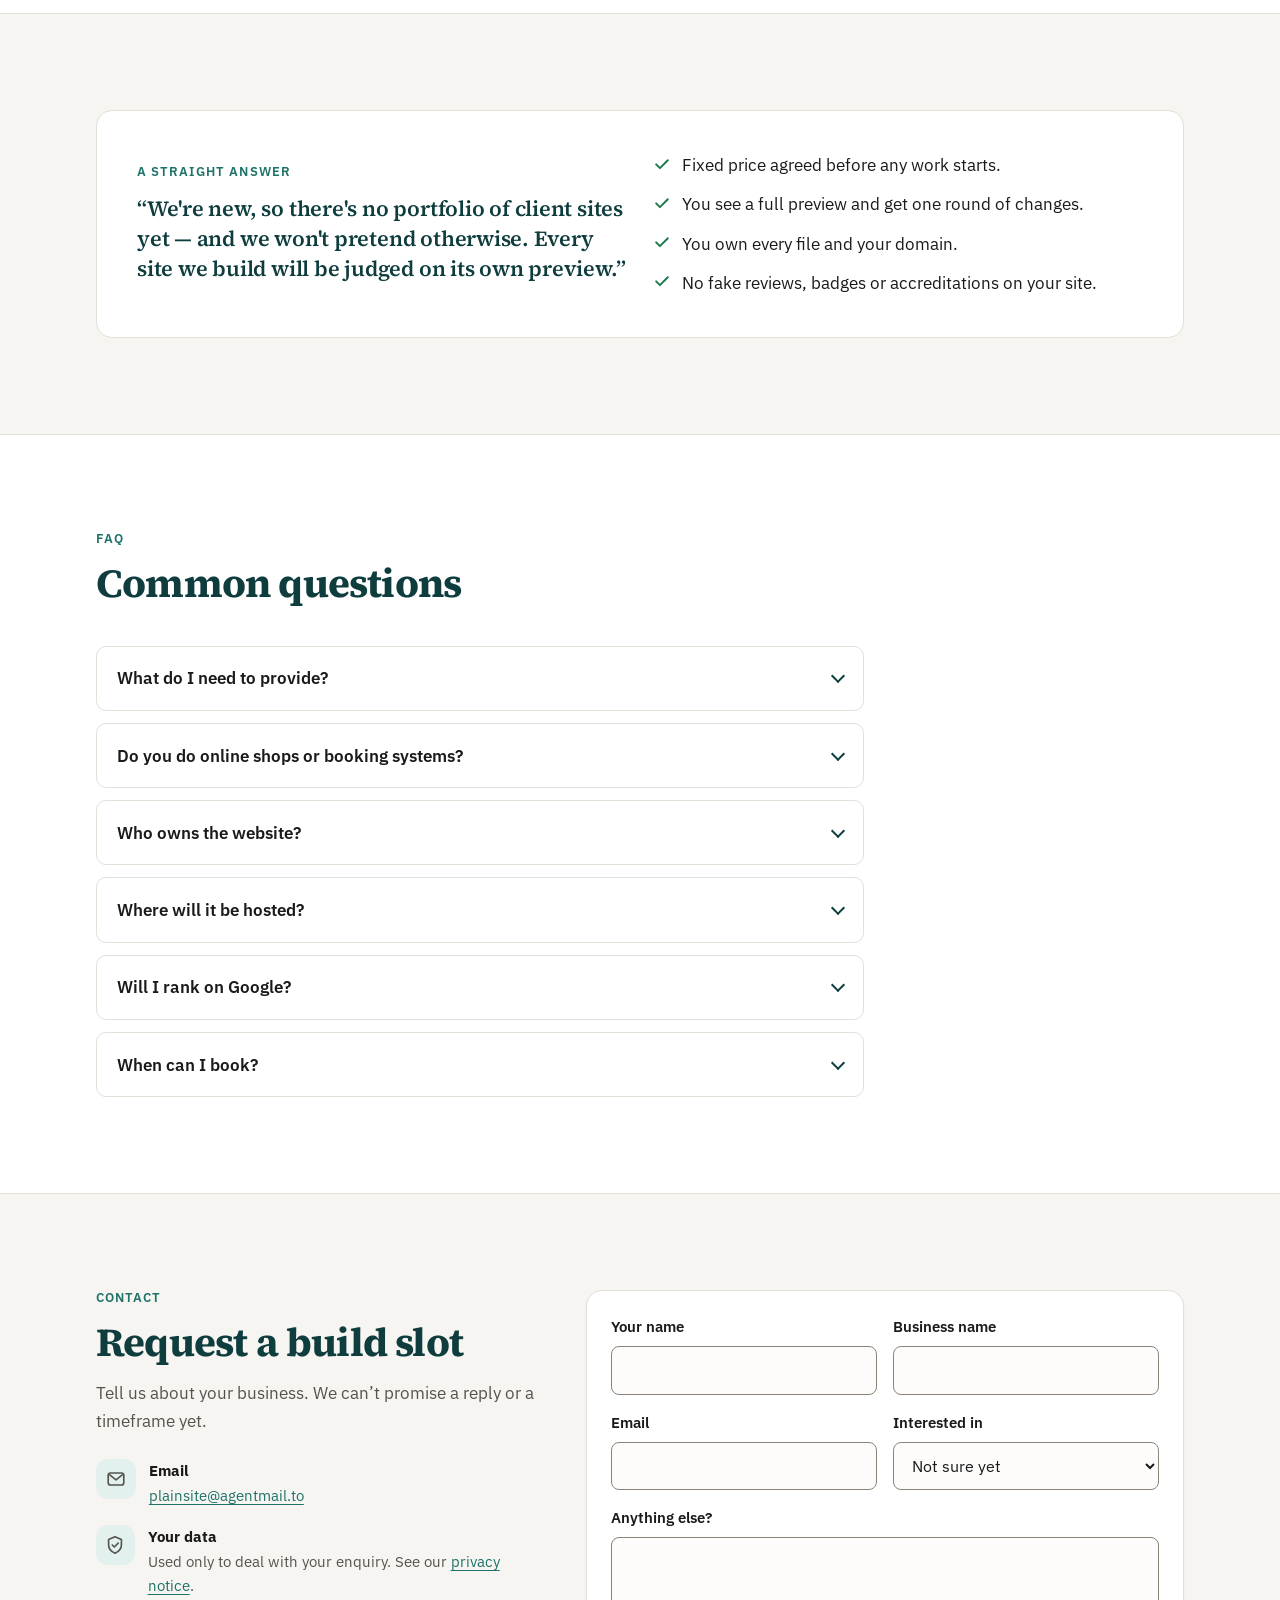
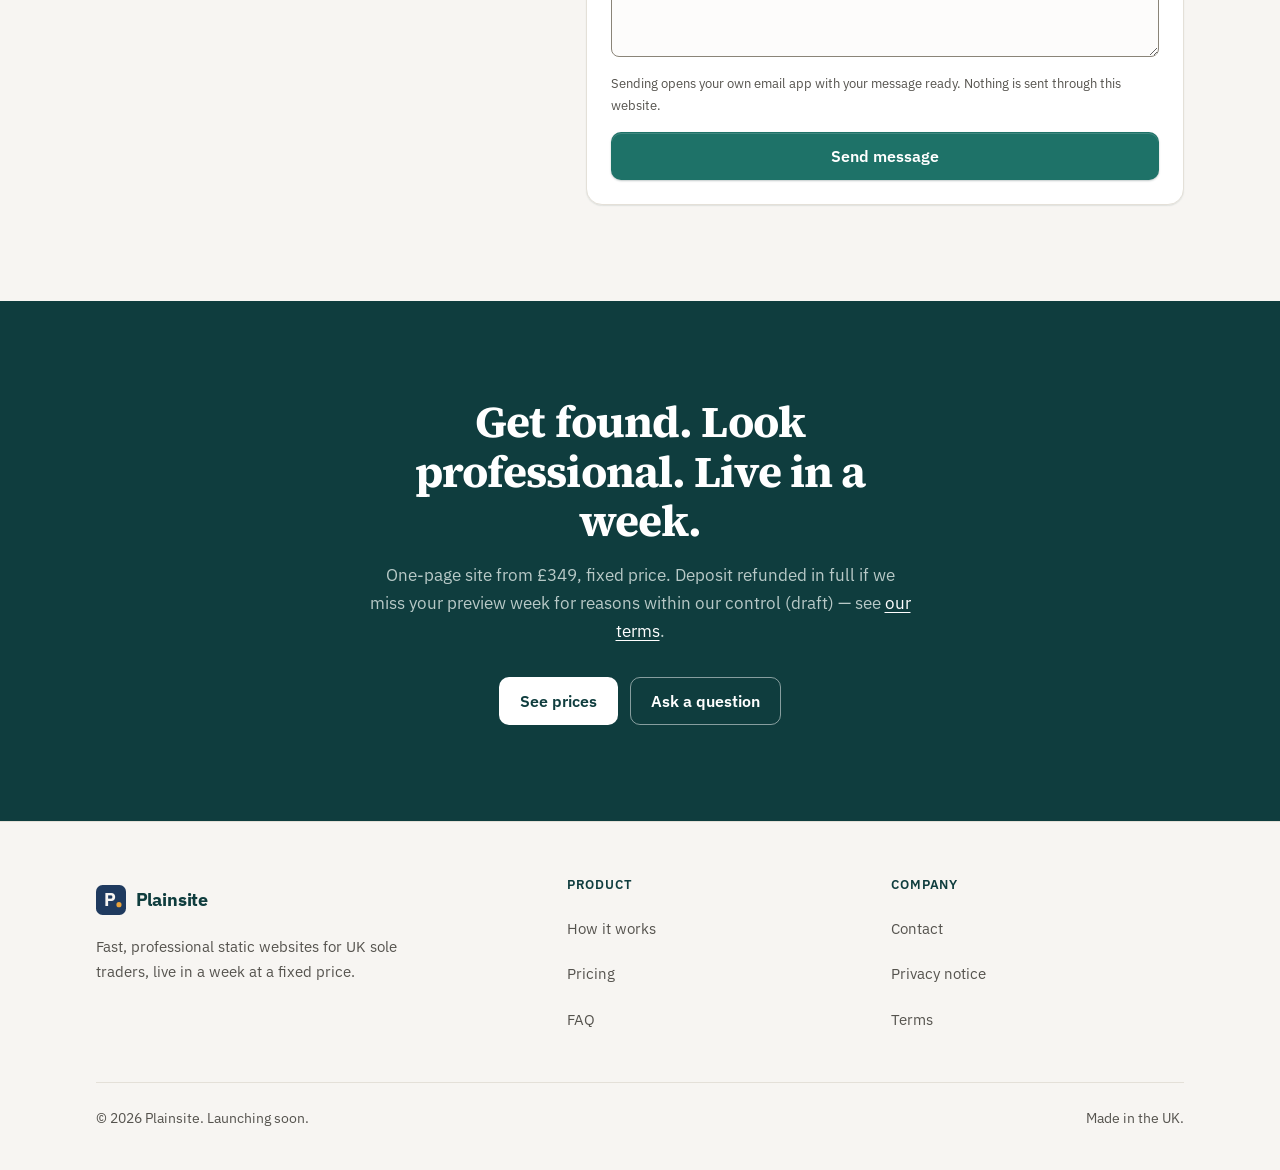
==== commit 0382397a: "Publish site 2026-10-21 08:28 BST" ====
--- a/index.html
+++ b/index.html
@@ -3,7 +3,7 @@
 <head>
   <meta charset="utf-8">
   <meta name="viewport" content="width=device-width, initial-scale=1">
-  <meta http-equiv="Content-Security-Policy" content="default-src 'self'; img-src 'self' data: https://localreplyloop.goatcounter.com; style-src 'self'; script-src 'self'; font-src 'self'; connect-src 'self' https://formsubmit.co; form-action 'self'; base-uri 'self'; object-src 'none'">
+  <meta http-equiv="Content-Security-Policy" content="default-src 'self'; img-src 'self' data: https://localreplyloop.goatcounter.com; style-src 'self'; script-src 'self'; font-src 'self'; connect-src 'self'; form-action 'self'; base-uri 'self'; object-src 'none'">
   <meta name="referrer" content="strict-origin-when-cross-origin">
   <title>Plainsite — websites for UK sole traders, live in a week</title>
   <meta name="description" content="A fast, professional website for UK sole traders in seven days. Fixed price from £349, one revision round, no WordPress to maintain.">
@@ -57,10 +57,10 @@
   <div class="container">
     <a class="brand" href="./"><svg viewBox="0 0 64 64" aria-hidden="true"><rect width="64" height="64" rx="14" fill="#1F3A5F"/><text x="30" y="45" text-anchor="middle" font-family="Source Serif 4, Georgia, serif" font-weight="700" font-size="38" fill="#F7F5F2">P</text><circle cx="49" cy="42" r="5.5" fill="#E9A23B"/></svg>Plainsite</a>
     <nav class="nav" aria-label="Primary"><a href="#how">How it works</a><a href="#pricing">Pricing</a><a href="#faq">FAQ</a><a href="#contact">Contact</a></nav>
-    <a class="btn btn--primary btn--sm header-cta" href="#pricing" data-cta="header">See prices</a>
+    <a class="header-cta header-link" href="#pricing" data-cta="header">See prices</a>
     <button class="nav-toggle" type="button" aria-controls="mobile-nav" aria-expanded="false" aria-label="Open menu"><svg aria-hidden="true"><use href="#i-menu"/></svg></button>
   </div>
-  <nav class="mobile-nav" id="mobile-nav" aria-label="Mobile"><a href="#how">How it works</a><a href="#pricing">Pricing</a><a href="#faq">FAQ</a><a href="#contact">Contact</a><a class="btn btn--primary" href="#pricing" data-cta="mobile-nav">See prices</a></nav>
+  <nav class="mobile-nav" id="mobile-nav" aria-label="Mobile"><a href="#how">How it works</a><a href="#pricing">Pricing</a><a href="#faq">FAQ</a><a href="#contact">Contact</a><a href="#pricing" data-cta="mobile-nav">See prices</a></nav>
 </header>
 <main id="main">
   <section class="hero">
@@ -71,15 +71,15 @@
         <p class="lede">Plainsite builds a fast, professional <strong>website</strong> for UK sole traders in <strong>seven days</strong>: your services, your area, your reviews, and a way to get in touch. <strong>Fixed price from £349.</strong></p>
         <div class="btn-row">
           <a class="btn btn--primary" href="#pricing" data-cta="hero">See prices</a>
-          <a class="btn btn--ghost" href="#how" data-cta="hero-secondary">How it works</a>
+          <a class="text-link" href="#how" data-cta="hero-secondary">How it works</a>
         </div>
         <ul class="assurances"><li><svg aria-hidden="true"><use href="#i-check"/></svg>Fixed price, no surprises</li><li><svg aria-hidden="true"><use href="#i-check"/></svg>One revision round included</li><li><svg aria-hidden="true"><use href="#i-check"/></svg>You own everything</li></ul>
       </div>
       <figure class="mock x-s6" aria-label="Illustrative example of a finished website">
         <div class="browser"><div class="browser__bar"><i></i><i></i><i></i><span class="browser__url">yourbusiness.co.uk</span></div>
-          <div class="browser__body"><div class="browser__nav"><b>Harper Electrical</b><span>Services · Areas · Contact</span></div>
-            <p class="browser__h">Reliable electricians in Sheffield</p><p class="browser__p">Rewires, consumer units and EV chargers across South Yorkshire.</p><span class="browser__cta">Get a quote</span>
-            <div class="browser__tiles"><span></span><span></span><span></span></div></div></div><figcaption class="mock__caption">Illustrative example — not a real business.</figcaption></figure>
+          <div class="browser__body"><div class="browser__nav"><b>Pretendly Electrical (demo)</b><span>Services · Areas · Contact</span></div>
+            <p class="browser__h">Electrical work in Sampletown</p><p class="browser__p">Rewires, consumer units and fault finding. A fictional example.</p><span class="browser__cta">Get a quote</span>
+            <div class="browser__tiles"><span></span><span></span><span></span></div></div></div><figcaption class="mock__caption">Illustrative example — not a real business. <a href="demo/">See the full demo site</a>.</figcaption></figure>
     </div>
   </section>
   <section class="section section--tint" id="why">
@@ -112,7 +112,7 @@
     <div class="container"><div class="note-card"><div><span class="eyebrow">A straight answer</span><blockquote>“We&#x27;re new, so there&#x27;s no portfolio of client sites yet — and we won&#x27;t pretend otherwise. Every site we build will be judged on its own preview.”</blockquote></div><ul class="promise-list"><li><svg aria-hidden="true"><use href="#i-check"/></svg><span>Fixed price agreed before any work starts.</span></li><li><svg aria-hidden="true"><use href="#i-check"/></svg><span>You see a full preview and get one round of changes.</span></li><li><svg aria-hidden="true"><use href="#i-check"/></svg><span>You own every file and your domain.</span></li><li><svg aria-hidden="true"><use href="#i-check"/></svg><span>No fake reviews, badges or accreditations on your site.</span></li></ul></div></div>
   </section>
   <section class="section section--tint" id="faq">
-    <div class="container"><div class="section-head"><span class="eyebrow">FAQ</span><h2>Common questions</h2></div><div class="faq"><details><summary>What do I need to provide?</summary><p>Your logo if you have one, a few photos of your work, and any reviews you&#x27;re happy to show. We&#x27;ll write the words with you.</p></details><details><summary>Do you do online shops or booking systems?</summary><p>Not in these packages. We can link to a booking tool you already use.</p></details><details><summary>Who owns the website?</summary><p>You do — the files, the domain and the content. There&#x27;s no lock-in.</p></details><details><summary>Where will it be hosted?</summary><p>Anywhere you like. Static sites can run on free or very cheap hosting, and we&#x27;ll help you set it up in your name.</p></details><details><summary>Will I rank on Google?</summary><p>We build it properly — fast, mobile-friendly, clear titles — but nobody can honestly promise rankings.</p></details><details><summary>When can I book?</summary><p>We’re opening the first build slots soon. Booking details will appear on this page at launch. No payment is taken today.</p></details></div></div>
+    <div class="container"><div class="section-head"><span class="eyebrow">FAQ</span><h2>Common questions</h2></div><div class="faq"><details><summary>What do I need to provide?</summary><p>Your logo if you have one, a few photos of your work, and any reviews you&#x27;re happy to show. We&#x27;ll write the words with you.</p></details><details><summary>Do you do online shops or booking systems?</summary><p>Not in these packages. We can link to a booking tool you already use.</p></details><details><summary>Who owns the website?</summary><p>You do — the files, the domain and the content. There&#x27;s no lock-in.</p></details><details><summary>Where will it be hosted?</summary><p>Anywhere you like. Static sites can run on free or very cheap hosting, and we&#x27;ll help you set it up in your name.</p></details><details><summary>Will I rank on Google?</summary><p>We build it properly — fast, mobile-friendly, clear titles — but nobody can honestly promise rankings.</p></details><details><summary>When can I book?</summary><p>We’re opening the first build slots soon. Booking isn’t open yet. No payment is taken today.</p></details></div></div>
   </section>
 <section class="section" id="contact">
     <div class="container contact-grid">
@@ -123,7 +123,7 @@
         <ul class="contact-points"><li><span class="icon" aria-hidden="true"><svg><use href="#i-mail"/></svg></span><span><b>Email</b><a href="mailto:plainsite@agentmail.to">plainsite@agentmail.to</a></span></li>
           <li><span class="icon" aria-hidden="true"><svg><use href="#i-shield"/></svg></span><span><b>Your data</b>Used only to deal with your enquiry. See our <a href="privacy.html">privacy notice</a>.</span></li></ul>
       </div>
-      <form class="form" data-contact data-formsubmit="6d1ff76d60a6dda9078d991015ddaa89" data-email="plainsite@agentmail.to" data-subject="Plainsite enquiry" novalidate>
+      <form class="form" data-contact data-email="plainsite@agentmail.to" data-subject="Plainsite enquiry" novalidate>
         <div class="row-2">
           <div class="field"><label for="f-name">Your name</label><input id="f-name" name="name" autocomplete="name" required></div>
           <div class="field"><label for="f-business">Business name</label><input id="f-business" name="business" autocomplete="organization" required></div>
@@ -133,7 +133,7 @@
           <div class="field"><label for="f-plan">Interested in</label><select id="f-plan" name="plan"><option value="">Not sure yet</option><option value="one-page">One-page site (£349)</option><option value="five-page">Five-page site (£599)</option><option value="care">Care plan (£19)</option></select></div>
         </div>
         <div class="field"><label for="f-message">Anything else?</label><textarea id="f-message" name="message"></textarea></div>
-        <p class="hint">Your message is sent to our inbox via FormSubmit (formsubmit.co), our form-delivery provider. If that fails, your own email app opens instead.</p>
+        <p class="hint">Sending opens your own email app with your message ready. Nothing is sent through this website.</p>
         <button class="btn btn--primary" type="submit">Send message</button>
         <p class="form-status" role="status" aria-live="polite"></p>
       </form>
--- a/_shared/kit.css
+++ b/_shared/kit.css
@@ -73,6 +73,7 @@
 .mobile-nav.is-open { display: block; }
 .mobile-nav a { display: flex; align-items: center; min-height: 52px; padding: 0 1.25rem; color: var(--text); text-decoration: none; font-weight: 500; border-bottom: 1px solid var(--line); }
 .mobile-nav .btn { margin: 1rem 1.25rem 1.25rem; display: flex; }
+.mobile-nav .btn--primary, .mobile-nav .btn--primary:hover { color: #fff; }
 @media (min-width: 60rem) {
   .nav { display: flex; }
   .site-header .header-cta { display: inline-flex; margin-left: .75rem; }
@@ -329,3 +330,8 @@
 @media (min-width: 60rem) { .pricing.pricing--single { grid-template-columns: 1fr; } }
 .tier-more { max-width: 64rem; margin: 1.25rem auto 0; text-align: center; color: var(--muted); font-size: .9375rem; line-height: 1.6; }
 .tier-more a { font-weight: 600; white-space: nowrap; }
+
+.site-header .header-link { display: inline-flex; color: var(--ink); font-weight: 600; text-decoration: underline; text-underline-offset: .2em; min-height: 44px; align-items: center; padding: 0 .25rem; }
+@media (max-width: 59.99rem) { .site-header .header-link { display: none; } }
+.btn-row .text-link { display: inline-flex; align-items: center; min-height: 48px; padding: 0 .25rem; color: var(--ink); font-weight: 600; text-decoration: underline; text-underline-offset: .2em; }
+.btn-row .text-link:hover, .site-header .header-link:hover { color: var(--accent-strong); }
--- a/assets/site.css
+++ b/assets/site.css
@@ -8,3 +8,5 @@
 .x-s8{font-size:clamp(1.75rem,3.6vw,2.5rem) !important}
 .x-s9{color:var(--muted) !important;margin-top:.9rem !important}
 .x-s10{margin-top:.75rem !important;max-width:22rem !important}
+
+.demo-banner{position:sticky;top:0;z-index:50;background:var(--ink);color:#fff;text-align:center;font-weight:600;font-size:.9375rem;padding:.6rem 1rem}
